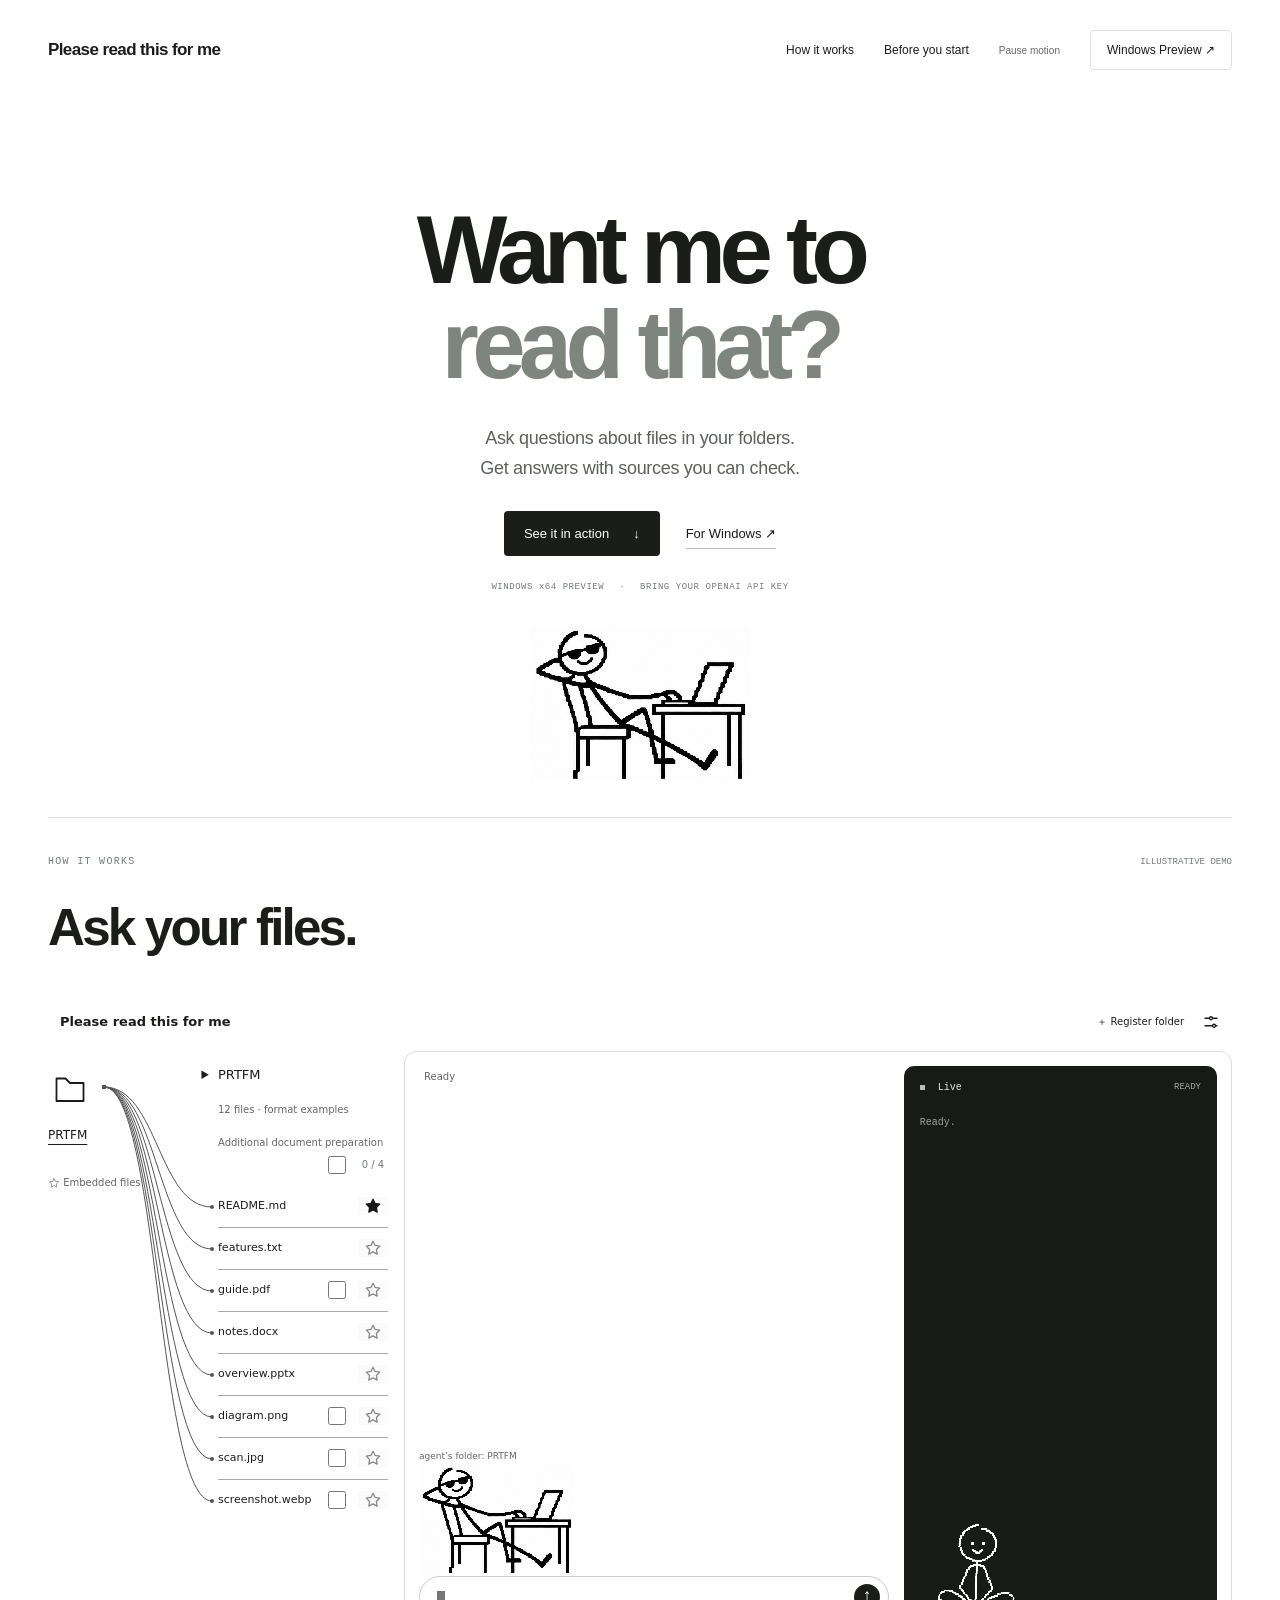
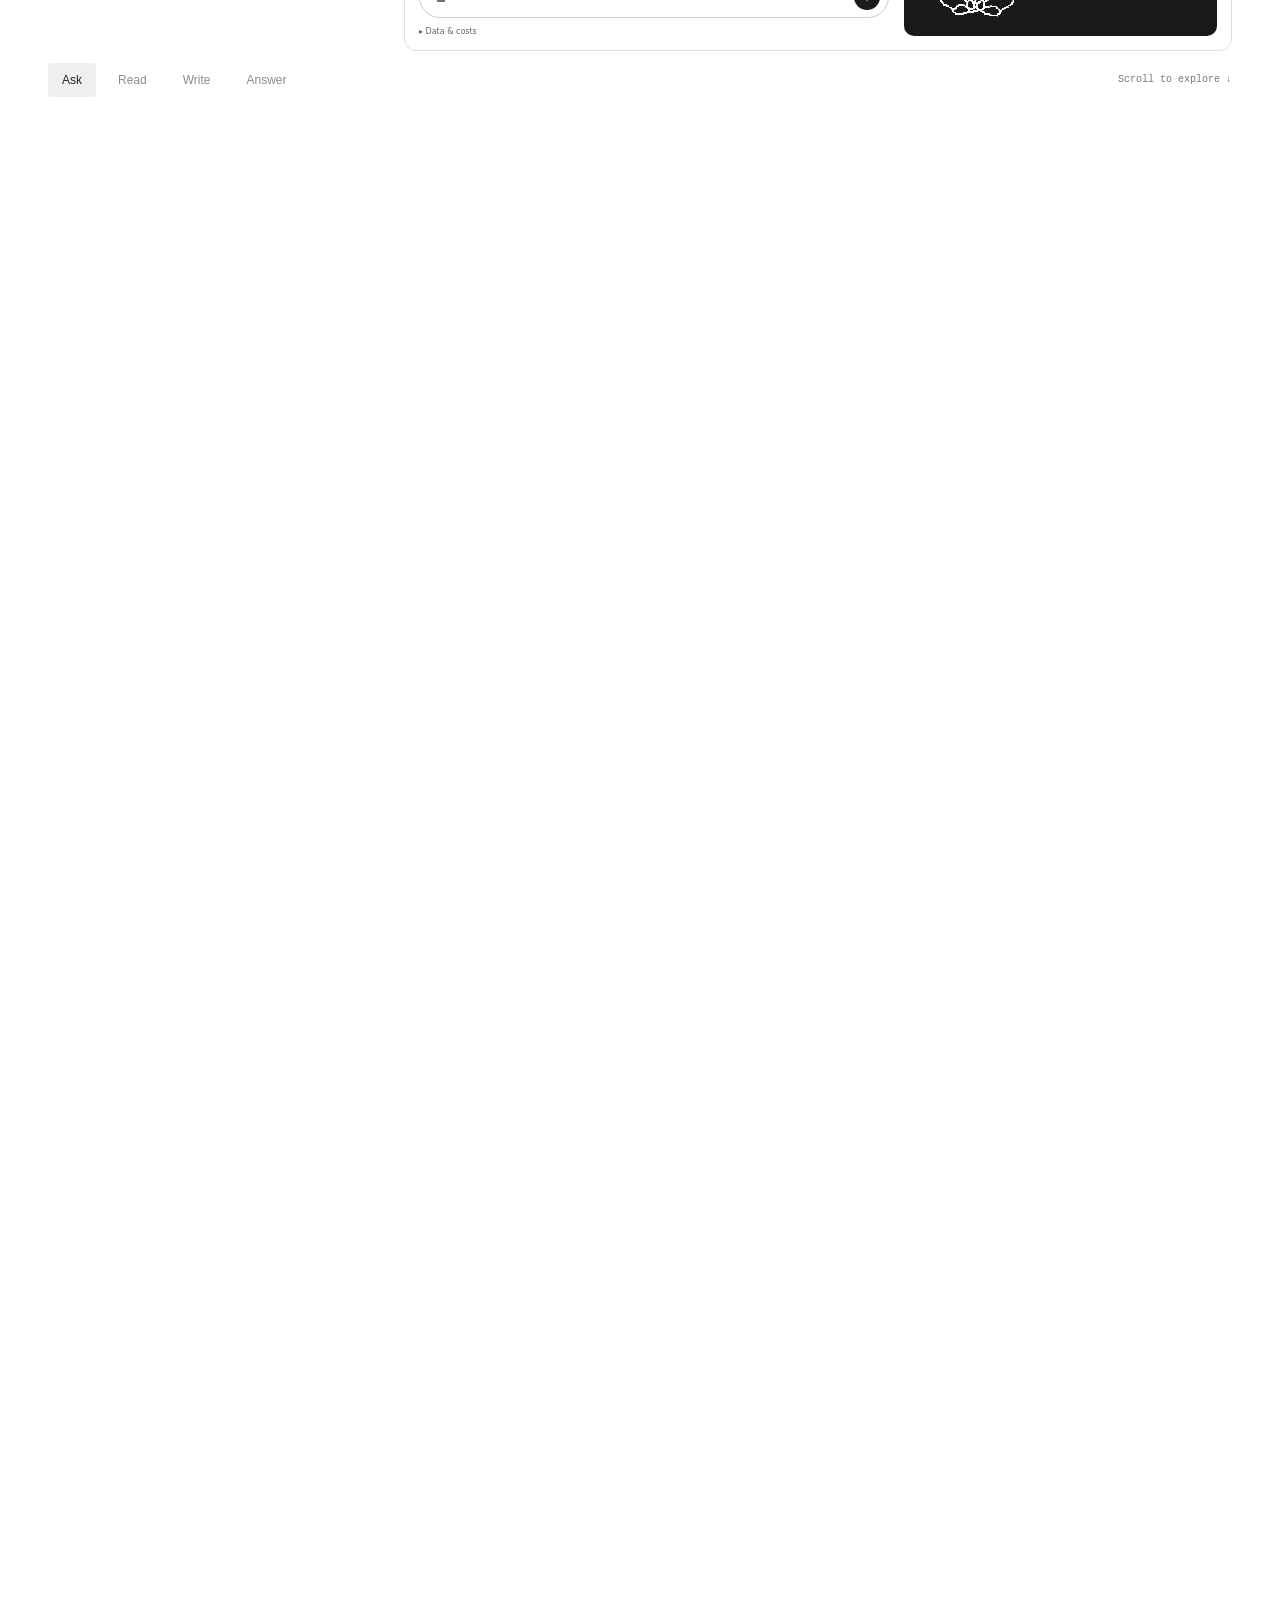
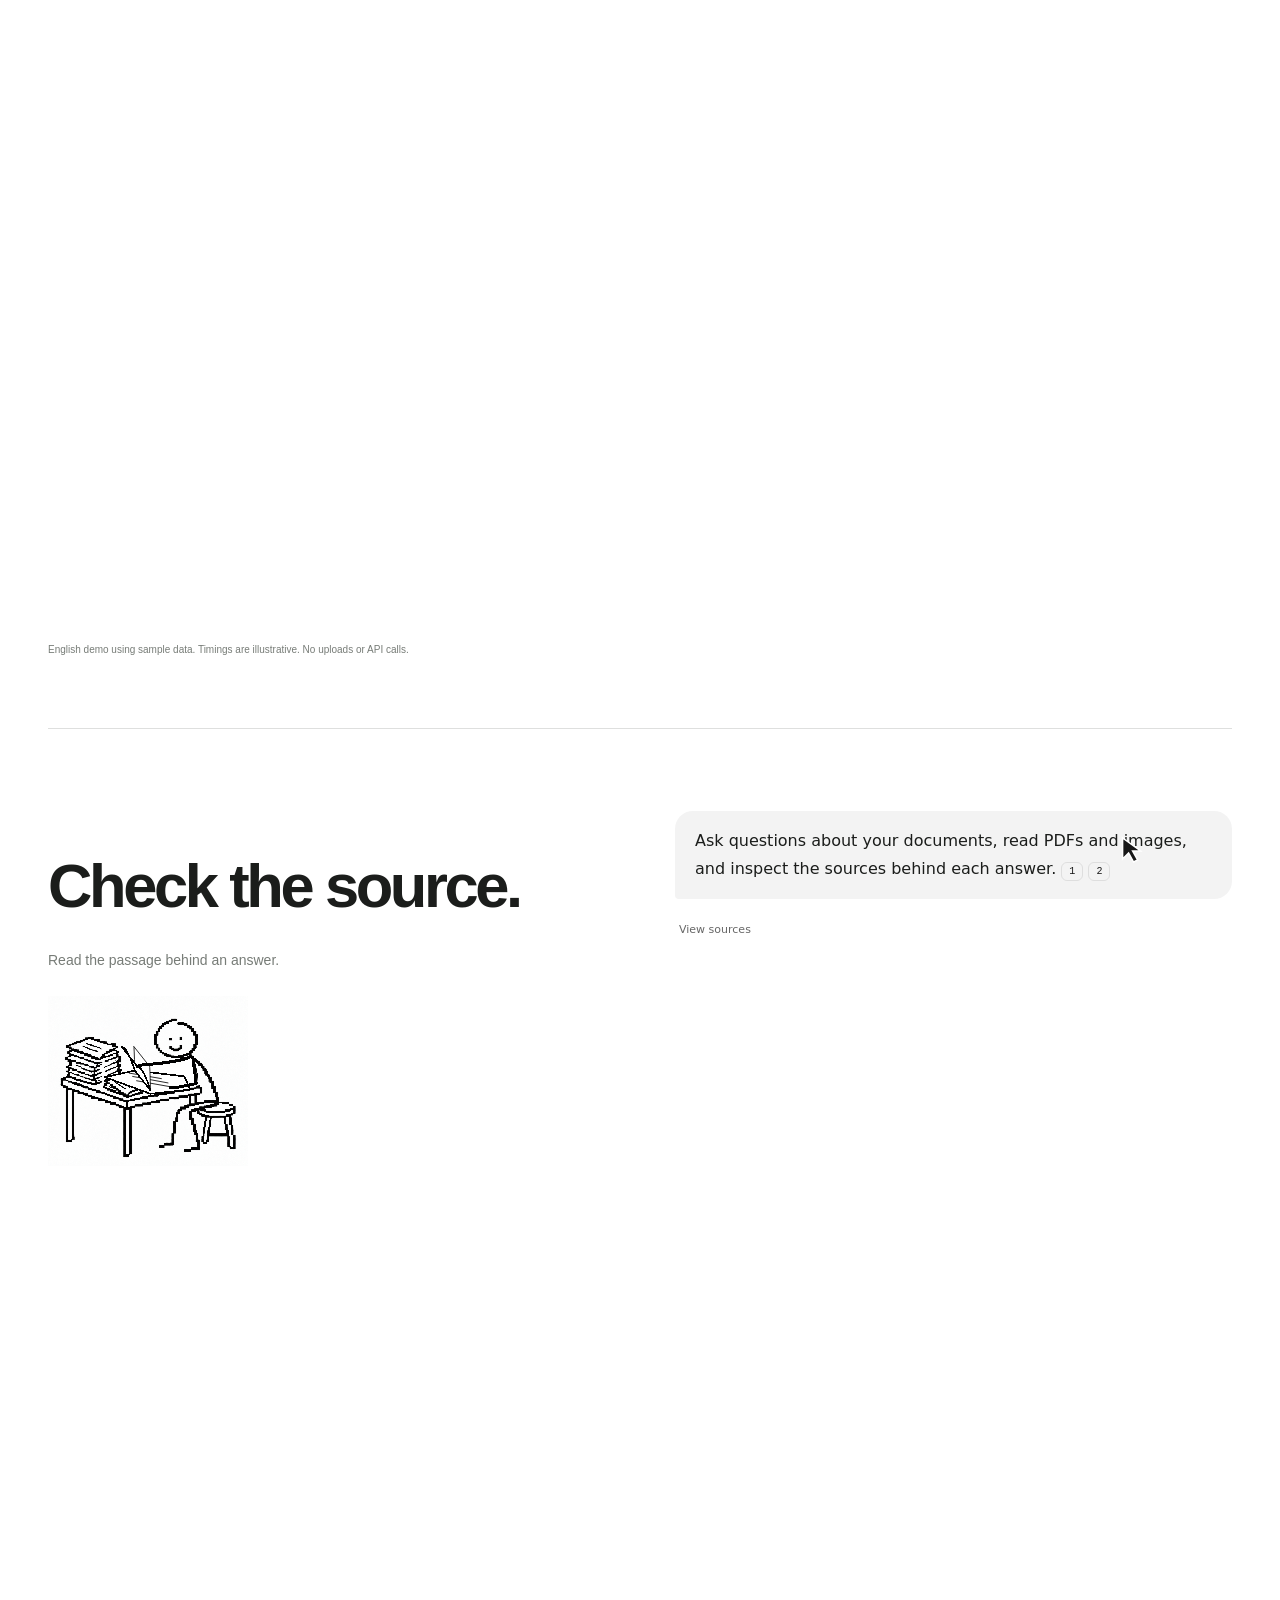
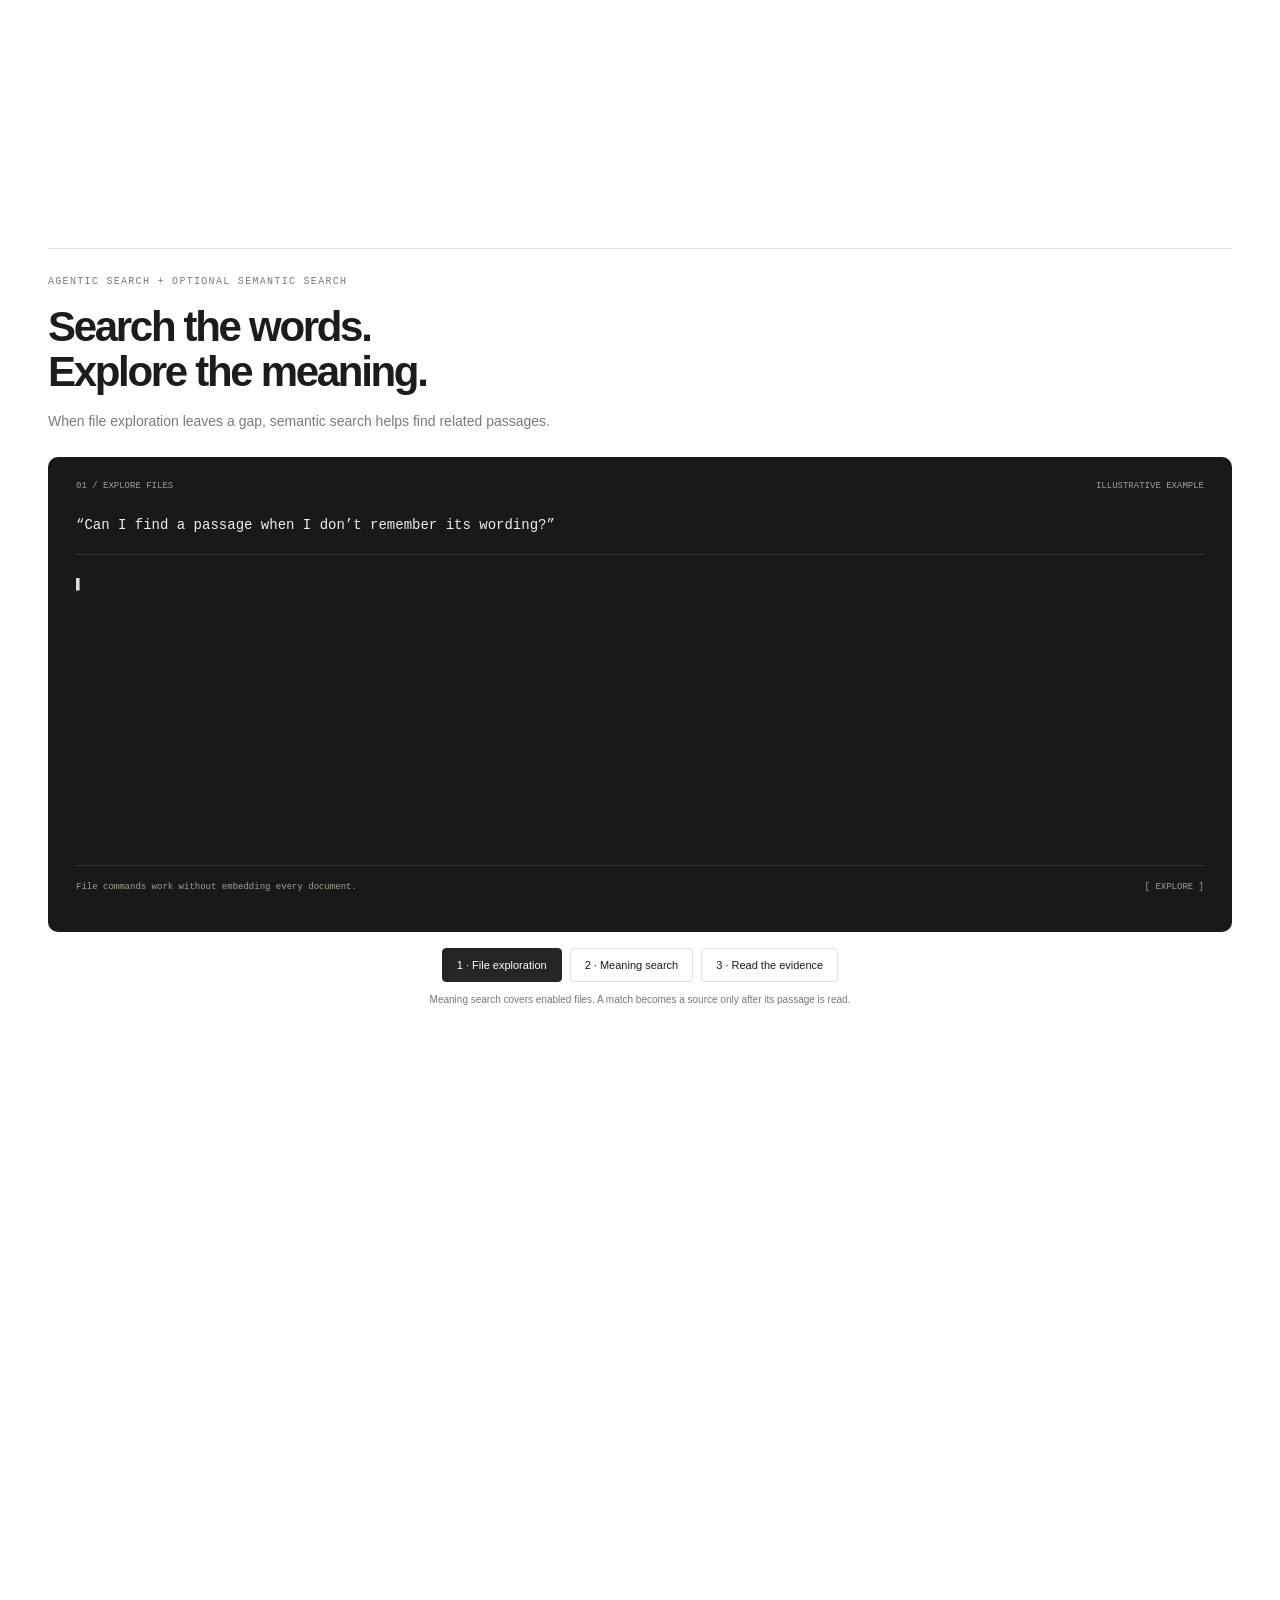
==== index.html @ 3caae681 "Prepare promotional site for launch" ====
<!doctype html>
<html lang="en">
<head>
<meta charset="utf-8"><meta name="viewport" content="width=device-width,initial-scale=1">
<title>Please read this for me — Want me to read that?</title>
<meta name="description" content="Ask questions about files in your folders. Get answers with sources you can check. Windows x64 Preview.">
<link rel="stylesheet" href="styles.css"><script type="module" src="main.js"></script>
</head>
<body>
<a class="skip" href="#main">Skip to content</a>
<header class="masthead"><a class="brand" href="#">Please read this for me</a><nav aria-label="Main navigation"><a href="#how">How it works</a><a href="#before">Before you start</a><button id="motion-toggle" class="motion-toggle" aria-pressed="false">Pause motion</button><a class="nav-download" href="#download">Windows Preview <span aria-hidden="true">↗</span></a></nav></header>
<main id="main">
<section class="hero" aria-labelledby="headline">

<h1 id="headline">Want me to<br><span>read that?</span></h1>
<p class="lead">Ask questions about files in your folders.<br>Get answers with sources you can check.</p>
<div class="hero-actions"><a class="button primary" href="#how">See it in action <span aria-hidden="true">↓</span></a><a class="text-link" href="#download">For Windows <span aria-hidden="true">↗</span></a></div>
<div class="hero-footnote">WINDOWS x64 PREVIEW <span>·</span> BRING YOUR OPENAI API KEY</div>
<div id="hero-user" class="hero-user" aria-hidden="true"></div></section>
<section id="how" class="story" aria-labelledby="story-title">
<div class="section-top"><p class="eyebrow">HOW IT WORKS</p><span class="demo-label">ILLUSTRATIVE DEMO</span></div>
<div class="story-heading"><h2 id="story-title">Ask your files.</h2></div>
<div class="scroll-track"><div class="demo-sticky">
<div class="app-preview-header"><span>Please read this for me</span><span class="app-preview-tools">＋ Register folder <svg class="ui-icon" viewBox="0 0 24 24" aria-hidden="true"><path d="M4 7h6m4 0h6M4 17h10m4 0h2"/><circle cx="12" cy="7" r="2"/><circle cx="16" cy="17" r="2"/></svg></span></div>
<div class="stage" data-step="0">
<aside class="app-folders"><div class="folder-rail"><svg class="ui-icon folder-icon" viewBox="0 0 24 24" aria-hidden="true"><path d="M3 7V5h6l3 3h9v12H3Z"/></svg><span class="folder-name">PRTFM</span><span class="embedded-label"><svg class="ui-icon" viewBox="0 0 24 24" aria-hidden="true"><path d="m12 3 2.78 5.63 6.22.91-4.5 4.39 1.06 6.2L12 17.2l-5.56 2.93 1.06-6.2L3 9.54l6.22-.91Z"/></svg> Embedded files</span></div><svg class="folder-branches" viewBox="0 0 60 190" preserveAspectRatio="none" aria-hidden="true"><path d="M0 12C30 12 20 76 60 76M0 12C30 12 20 126 60 126M0 12C30 12 20 176 60 176"/><circle cx="60" cy="76" r="2"/><circle cx="60" cy="126" r="2"/><circle cx="60" cy="176" r="2"/></svg><div class="folder-file-list"><details class="demo-folder-path"><summary class="desk-label">PRTFM</summary><p>C:\Documents\PRTFM</p></details><p class="folder-agent">12 files · format examples</p><div class="prepare-row"><span class="prepare-caption" title="PDFs and images may require AI processing and incur charges">Additional document preparation</span><label class="demo-prepare-total" title="Select all remaining documents"><input id="demo-prepare-all" type="checkbox" aria-label="Select all remaining documents"><span id="demo-prepare-count" role="status">0 / 4</span></label></div><div class="files"><span>README.md<span class="embedded"><svg class="ui-icon" viewBox="0 0 24 24" aria-hidden="true"><path d="m12 3 2.78 5.63 6.22.91-4.5 4.39 1.06 6.2L12 17.2l-5.56 2.93 1.06-6.2L3 9.54l6.22-.91Z"/></svg></span></span><span>features.txt<span class=""><svg class="ui-icon" viewBox="0 0 24 24" aria-hidden="true"><path d="m12 3 2.78 5.63 6.22.91-4.5 4.39 1.06 6.2L12 17.2l-5.56 2.93 1.06-6.2L3 9.54l6.22-.91Z"/></svg></span></span><span>guide.pdf<input class="demo-prepare-check" type="checkbox" aria-label="Select guide.pdf for document preparation"><span class=""><svg class="ui-icon" viewBox="0 0 24 24" aria-hidden="true"><path d="m12 3 2.78 5.63 6.22.91-4.5 4.39 1.06 6.2L12 17.2l-5.56 2.93 1.06-6.2L3 9.54l6.22-.91Z"/></svg></span></span><span>notes.docx<span class=""><svg class="ui-icon" viewBox="0 0 24 24" aria-hidden="true"><path d="m12 3 2.78 5.63 6.22.91-4.5 4.39 1.06 6.2L12 17.2l-5.56 2.93 1.06-6.2L3 9.54l6.22-.91Z"/></svg></span></span><span>overview.pptx<span class=""><svg class="ui-icon" viewBox="0 0 24 24" aria-hidden="true"><path d="m12 3 2.78 5.63 6.22.91-4.5 4.39 1.06 6.2L12 17.2l-5.56 2.93 1.06-6.2L3 9.54l6.22-.91Z"/></svg></span></span><span>diagram.png<input class="demo-prepare-check" type="checkbox" aria-label="Select diagram.png for document preparation"><span class=""><svg class="ui-icon" viewBox="0 0 24 24" aria-hidden="true"><path d="m12 3 2.78 5.63 6.22.91-4.5 4.39 1.06 6.2L12 17.2l-5.56 2.93 1.06-6.2L3 9.54l6.22-.91Z"/></svg></span></span><span>scan.jpg<input class="demo-prepare-check" type="checkbox" aria-label="Select scan.jpg for document preparation"><span class=""><svg class="ui-icon" viewBox="0 0 24 24" aria-hidden="true"><path d="m12 3 2.78 5.63 6.22.91-4.5 4.39 1.06 6.2L12 17.2l-5.56 2.93 1.06-6.2L3 9.54l6.22-.91Z"/></svg></span></span><span>screenshot.webp<input class="demo-prepare-check" type="checkbox" aria-label="Select screenshot.webp for document preparation"><span class=""><svg class="ui-icon" viewBox="0 0 24 24" aria-hidden="true"><path d="m12 3 2.78 5.63 6.22.91-4.5 4.39 1.06 6.2L12 17.2l-5.56 2.93 1.06-6.2L3 9.54l6.22-.91Z"/></svg></span></span><span>example.py<span class=""><svg class="ui-icon" viewBox="0 0 24 24" aria-hidden="true"><path d="m12 3 2.78 5.63 6.22.91-4.5 4.39 1.06 6.2L12 17.2l-5.56 2.93 1.06-6.2L3 9.54l6.22-.91Z"/></svg></span></span><span>app.ts<span class=""><svg class="ui-icon" viewBox="0 0 24 24" aria-hidden="true"><path d="m12 3 2.78 5.63 6.22.91-4.5 4.39 1.06 6.2L12 17.2l-5.56 2.93 1.06-6.2L3 9.54l6.22-.91Z"/></svg></span></span><span>settings.json<span class=""><svg class="ui-icon" viewBox="0 0 24 24" aria-hidden="true"><path d="m12 3 2.78 5.63 6.22.91-4.5 4.39 1.06 6.2L12 17.2l-5.56 2.93 1.06-6.2L3 9.54l6.22-.91Z"/></svg></span></span><span>config.yaml<span class=""><svg class="ui-icon" viewBox="0 0 24 24" aria-hidden="true"><path d="m12 3 2.78 5.63 6.22.91-4.5 4.39 1.06 6.2L12 17.2l-5.56 2.93 1.06-6.2L3 9.54l6.22-.91Z"/></svg></span></span></div></div></aside>
<div class="chat-shell"><div class="human-side">
<div class="conversation"><p id="chat-state" class="chat-state">Ready</p><div class="bubble" id="question" hidden>What can “Please read this for me” do for my files?</div>
<div id="demo-answer" class="demo-answer" hidden><p><strong>Ask questions about your own documents.</strong> Connect a folder, ask in plain language, and get answers with sources you can inspect. <button class="citation" id="citation" aria-expanded="false" aria-controls="demo-source" aria-label="Show source 1">1</button></p><p>Read text files directly. Prepare PDFs and images when needed, and enable semantic search for selected files. <button class="citation" id="citation-two" aria-expanded="false" aria-controls="demo-source" aria-label="Show source 2">2</button></p><p>App data is stored locally. Model calls use your OpenAI API key and may send document content to OpenAI; API charges are separate.</p></div><div id="answer-actions" hidden><button id="sources-toggle" class="answer-action" aria-expanded="false" aria-controls="demo-source">View sources</button><button id="process-toggle" class="answer-action">View steps</button></div>
<div id="demo-source" hidden><div class="source-chips"><button class="source-chip" data-source="1">1 · README.md</button><button class="source-chip" data-source="2">2 · features.txt</button></div><article class="evidence-card"><header class="source-heading"><div><span class="source-eyebrow">Saved evidence</span><h3 class="source-title">README.md</h3></div><button id="source-close" aria-label="Close source">×</button></header><p class="source-meta">Original text · lines 3–5</p><blockquote class="source-text">Connect a folder and ask questions about its documents.<br>Answers include sources you can inspect.<br>App data is stored locally; model calls may send content to OpenAI.</blockquote></article></div>
</div>
<div class="input-area"><p class="scope-label">agent’s folder: PRTFM</p><div class="input-row"><div id="user-art" class="user-art" aria-hidden="true"></div><div class="composer" aria-label="Demo question input"><span id="typed-question" aria-hidden="true"></span><span class="type-cursor" aria-hidden="true"></span><span class="send-icon" aria-hidden="true">↑</span></div></div><span class="input-notice">▸ Data &amp; costs</span></div>
</div>
<div class="terminal"><div class="terminal-head"><span><span class="terminal-dot"></span> Live</span><span id="terminal-status">READY</span></div>
<div class="terminal-content"><p id="step-caption">Ready.</p><ol class="logs"></ol></div><div id="bot-art" class="bot-art" aria-hidden="true"></div>
</div></div></div>
<div class="playback"><div class="steps" aria-label="Demo steps"><button data-step="0" aria-current="step">Ask</button><button data-step="1">Read</button><button data-step="2">Write</button><button data-step="3">Answer</button></div><span class="scroll-hint">Scroll to explore ↓</span></div>
</div></div>
<p class="demo-note">English demo using sample data. Timings are illustrative. No uploads or API calls.</p><p id="announcement" class="sr-only" aria-live="polite"></p>
<noscript><p>This demo uses JavaScript. Example: the app guide explains folder-based questions, document preparation and answers with sources. In the app, a source button lets you inspect the supporting text.</p></noscript>
</section>
<section class="evidence-track" aria-labelledby="evidence-title"><div class="evidence">
<div><h2 id="evidence-title">Check the source.</h2><p class="body-copy">Read the passage behind an answer.</p><div id="source-reader" class="source-reader" aria-hidden="true"></div></div>
<div class="source-example"><p class="source-answer">Ask questions about your documents, read PDFs and images, and inspect the sources behind each answer. <span class="citation">1</span> <span class="citation">2</span></p>
<button id="evidence-toggle" class="answer-action" aria-expanded="false" aria-controls="evidence-preview">View sources</button>
<div id="evidence-preview" hidden><div class="source-chips"><button class="source-chip" data-evidence="1" aria-expanded="false">1 · README.md</button><button class="source-chip" data-evidence="2" aria-expanded="false">2 · features.txt</button></div><article class="evidence-card" id="evidence-card" hidden><header class="source-heading"><div><span class="source-eyebrow">Saved evidence</span><h3 class="source-title">README.md</h3></div><button id="evidence-close" aria-label="Close source">×</button></header><p class="source-meta">Original text · lines 3–5</p><blockquote class="source-text"></blockquote></article></div>
<span id="source-click-ring" aria-hidden="true" hidden></span><svg id="source-pointer" width="22" height="28" viewBox="0 0 22 28" aria-hidden="true"><path d="M2 2v21l6-6 5 9 4-2-5-9h8Z" fill="#181818" stroke="white" stroke-width="1.5"/></svg>
</div></div></section>
<section id="search-methods" class="search-story" aria-labelledby="search-title"><div class="search-sticky">
<header class="search-story-heading"><p class="eyebrow">AGENTIC SEARCH + OPTIONAL SEMANTIC SEARCH</p><h2 id="search-title">Search the words.<br>Explore the meaning.</h2><p class="body-copy">When file exploration leaves a gap, semantic search helps find related passages.</p></header>
<div class="search-theatre" data-phase="0"><div class="search-scene-head"><span id="search-scene-label">01 / EXPLORE FILES</span><span>ILLUSTRATIVE EXAMPLE</span></div>
<p class="search-scene-question">“Can I find a passage when I don’t remember its wording?”</p>
<div class="search-visual">
<div class="search-console" id="search-console"><pre id="search-console-text"></pre><span class="console-caret" aria-hidden="true">▌</span></div>
<div class="vector-scene" id="vector-scene" hidden><svg id="vector-map" viewBox="0 0 800 260" role="img" aria-label="Conceptual embedding space: a fixed query compares document vectors and highlights nearby candidates"><defs><pattern id="vector-grid" width="25" height="25" patternUnits="userSpaceOnUse"><circle cx="1" cy="1" r=".6" fill="#555"/></pattern></defs><rect width="800" height="260" fill="url(#vector-grid)"/><circle id="vector-scan" cx="80" cy="185" r="0" fill="none" stroke="#b3b8ab" stroke-width="1" stroke-dasharray="3 7"/><g id="vector-links" stroke="#b3b8ab" stroke-width="1" stroke-dasharray="3 5"></g><g id="vector-points"></g><g id="vector-query"><rect x="-5" y="-5" width="10" height="10" fill="white"/><text x="14" y="4" fill="white">your question</text></g><text x="20" y="242" fill="#929792">Conceptual comparison · not measured coordinates or execution order</text></svg><div class="vector-result" id="vector-result">★ features.txt · related passage<br><span>“Locate related content through semantic similarity.”</span></div></div>
</div>
<div class="search-scene-footer"><span id="search-scene-note">File commands work without embedding every document.</span><span id="search-scene-state">[ EXPLORE ]</span></div></div>
<div class="search-controls" role="group" aria-label="Search story stages"><button data-search-phase="0" aria-pressed="true">1 · File exploration</button><button data-search-phase="1" aria-pressed="false">2 · Meaning search</button><button data-search-phase="2" aria-pressed="false">3 · Read the evidence</button></div>
<p class="search-story-caption">Meaning search covers enabled files. A match becomes a source only after its passage is read.</p>
</div></section>
<section class="workflow" aria-labelledby="workflow-title"><h2 id="workflow-title">Start with a folder.</h2><div class="workflow-list"><article><span>01</span><h3>Pick a folder.</h3><p>Choose which folder and subfolders to explore.</p></article><article><span>02</span><h3>Prepare what needs it.</h3><p>Read text directly. Review costs before PDF or image preparation.</p></article><article><span>03</span><h3>Choose semantic search.</h3><p>Embed selected files. Other files remain searchable through basic exploration.</p></article></div></section>
<section id="before" class="before" aria-labelledby="before-title"><h2 id="before-title">Before you start.</h2><div class="conditions"><details open><summary>Windows x64 Preview <span>+</span></summary><p>The desktop app is available for Windows x64 only. No macOS, iOS or Android app is currently provided.</p></details><details open><summary>Your OpenAI API key <span>+</span></summary><p>Bring your own OpenAI API key. API charges are separate. Never enter your key on this site.</p></details><details open><summary>Local storage. External model calls. <span>+</span></summary><p>App data stays in local storage. Model calls may send questions, chat context, document content and paths to OpenAI. Preparation and embedding show costs before execution.</p></details><details><summary>You manage the app data. <span>+</span></summary><p>Inspect and clean up storage in the app. Uninstalling does not delete app data.</p></details></div></section>
<section id="download" class="download"><h2>Windows Preview</h2><a class="button primary" href="https://github.com/pleasereadthisforme/pleasereadthisforme/releases/download/v0.1.23/Please.read.this.for.me.Preview_0.1.23_x64-setup.exe">Download for Windows <span aria-hidden="true">↓</span></a><span class="release-status">v0.1.23 · Windows x64 · Unsigned installer</span><a href="https://github.com/pleasereadthisforme/pleasereadthisforme/releases/tag/v0.1.23" class="text-link">Release notes &amp; checksums</a><a href="https://github.com/pleasereadthisforme/pleasereadthisforme" class="text-link">Project on GitHub <span aria-hidden="true">↗</span></a></section>
</main><footer id="site-footer" class="site-footer" aria-label="Site footer">
<div class="footer-main">
<div class="footer-identity"><a class="brand" href="#">Please read this for me.</a><div id="footer-mascot" class="footer-mascot" aria-hidden="true"></div></div>
<nav class="footer-links" aria-label="Product"><h2>Product</h2><a href="#how">Overview</a><a href="#download">Download</a></nav>
<nav class="footer-links" aria-label="Project"><h2>Project</h2><a href="https://github.com/pleasereadthisforme/pleasereadthisforme">GitHub <span aria-hidden="true">↗</span></a><a href="https://github.com/pleasereadthisforme/pleasereadthisforme/issues">Issues <span aria-hidden="true">↗</span></a></nav>
</div>
<div class="footer-bottom"><span>© 2026 ayaan</span><a href="licensing.html">AGPL-3.0-only</a><div class="footer-policies"><a href="privacy.html">Privacy</a><a href="terms.html">Terms</a></div><a class="footer-top" href="#">↑ Top</a></div>
</footer>
<script type="module" src="search-story.js"></script></body></html>
---- styles.css ----
:root{color-scheme:light;--ink:#1b1d1b;--muted:#777c77;--line:#dedfde;--paper:#f5f6f5}*{box-sizing:border-box}html{scroll-behavior:smooth;scroll-padding-top:28px}body{margin:0;background:#fff;color:var(--ink);font-family:Arial,Helvetica,sans-serif;-webkit-font-smoothing:antialiased}a{color:inherit;text-decoration:none}button{font:inherit;color:inherit;cursor:pointer}button:disabled{cursor:default}a,button,summary{-webkit-tap-highlight-color:transparent}a:focus-visible,button:focus-visible,summary:focus-visible{outline:2px solid #7d897d;outline-offset:5px}[hidden]{display:none!important}.skip{position:fixed;top:-100px;background:white;padding:16px;z-index:9}.skip:focus{top:0}.masthead,main,footer{max-width:1320px;margin:auto}.masthead{display:flex;align-items:center;justify-content:space-between;padding:30px 48px}.brand{font-size:17px;line-height:1.05;font-weight:750;letter-spacing:-.6px}.brand span{color:#888}nav{display:flex;align-items:center;gap:30px;font-size:12px}.nav-download{border:1px solid var(--line);padding:12px 16px;border-radius:4px}.hero{text-align:center;padding:90px 24px 100px}.eyebrow,.demo-label,.hero-footnote,.terminal,.side-note,.file-count,.scene-caption,.paper-top,.paper-lines,.paper-bottom,.workflow-list article>span,.release-status,footer>span{font-family:ui-monospace,Consolas,monospace}.eyebrow{font-size:10px;letter-spacing:.13em;font-weight:500;color:var(--muted);line-height:1.7}.tiny-square{display:inline-block;width:6px;height:6px;background:var(--ink);margin:0 8px 1px 0}h1{font-size:clamp(64px,7.5vw,108px);font-weight:550;letter-spacing:-.07em;line-height:.99;margin:32px 0}h1 span{color:#7e847e}.lead{font-size:18px;line-height:1.65;letter-spacing:-.3px;color:#5c615c}.hero-actions{display:flex;gap:26px;justify-content:center;align-items:center;margin-top:28px}.button{display:inline-flex;gap:24px;padding:15px 20px;border-radius:4px;font-size:13px}.primary{color:white;background:var(--ink)}.primary:hover{background:#404540}.text-link{font-size:13px;border-bottom:1px solid #bbb;padding:7px 0}.hero-footnote{font-size:9px;letter-spacing:.06em;color:var(--muted);margin-top:26px}.hero-footnote span{padding:0 9px}.story,.evidence,.workflow,.before,.download{margin:0 48px}.section-top{display:flex;align-items:center;justify-content:space-between;border-top:1px solid var(--line);padding-top:25px}.demo-label{font-size:9px;letter-spacing:.05em;color:var(--muted)}.story-heading{display:flex;align-items:end;justify-content:space-between;margin:25px 0 35px}h2{font-size:clamp(32px,4vw,52px);line-height:1.08;letter-spacing:-.055em;font-weight:550;margin:0}.story-heading>p{font-size:14px;line-height:1.7;color:var(--muted);margin:0}.stage{display:grid;grid-template-columns:1fr 1fr;border:1px solid var(--line);border-radius:9px;overflow:hidden;min-height:465px;background:#fff}.human-side{position:relative;padding:26px;min-width:0;min-height:465px}.desk-label{display:flex;align-items:center;gap:9px;font:12px ui-monospace,monospace}.square-outline{width:13px;height:10px;display:inline-block;border:1px solid var(--ink)}.file-count{margin-left:auto;color:var(--muted);font-size:10px}.files{display:flex;flex-wrap:wrap;gap:8px;margin-top:18px;max-width:360px}.files span{font:10px ui-monospace,monospace;padding:7px 9px;border:1px solid var(--line);background:#fafbfa}.bubble{position:relative;z-index:1;margin:30px 0 0 auto;max-width:260px;font-size:18px;line-height:1.5;letter-spacing:-.5px}.user-art{position:absolute;bottom:70px;left:26px;width:230px;height:170px}.character-art{display:block;width:100%;height:100%;image-rendering:pixelated}.composer{position:absolute;bottom:33px;left:26px;right:26px;display:flex;align-items:center;gap:12px;border:1px solid #ccc;border-radius:30px;padding:9px 10px 9px 15px;font-size:10px;color:#777}.send-icon{background:var(--ink);color:#fff;width:25px;height:25px;display:grid;place-items:center;border-radius:50%;font-size:17px;flex:none;margin-left:auto}.side-note{position:absolute;bottom:12px;left:26px;font-size:8px;letter-spacing:.12em;color:var(--muted)}.terminal{background:#191c19;color:#e1e5e1;position:relative;padding:24px;min-width:0;min-height:465px;font-size:11px}.terminal-head{display:flex;justify-content:space-between;border-bottom:1px solid #383d38;padding-bottom:18px;font-size:10px}.terminal-head>span:last-child{color:#a1ada1;font-size:9px}.terminal-dot{display:inline-block;width:5px;height:5px;background:#b2c0b2;margin-right:7px}.terminal-content{position:relative;z-index:1}.terminal-content>p{font-size:11px;color:#a9b1a9;margin:22px 0}.logs{list-style:none;padding:0;margin:24px 0;display:grid;gap:14px}.logs li{display:flex;align-items:center;gap:12px;color:#717971}.logs li.complete{color:#c7d1c7}.logs li.active{color:#fff}.log-mark{font-size:9px;min-width:49px;white-space:pre}.bot-art{position:absolute;right:22px;bottom:28px;width:145px;height:145px;filter:invert(1);mix-blend-mode:screen;pointer-events:none}.terminal .side-note{color:#7f897f}.demo-answer{padding:12px 0 135px;line-height:1.8}.demo-answer p{margin:0}.citation{font:10px ui-monospace,monospace;padding:3px 7px;border:1px solid #667066;background:none;color:#e1e5e1;border-radius:3px}.demo-source{padding:12px;border-left:1px solid #8a998a;margin:13px 0 0;background:#252b25}.demo-source>span{font-size:9px;color:#aebbae}.demo-source blockquote{margin:8px 0 0;font-size:10px}.playback{display:flex;justify-content:space-between;gap:15px;align-items:center;padding:20px 0}.steps{display:flex;gap:8px}.steps button{border:0;background:none;color:#898e89;padding:10px 14px;font-size:12px;border-radius:3px}.steps button span{font:9px ui-monospace,monospace;margin-right:8px}.steps button[aria-current=step]{background:#edf0ed;color:#202720}.play-button{border:1px solid #cdd1cd;background:white;font-size:11px;padding:11px 16px;border-radius:3px;min-width:112px}.play-button:hover{background:#f2f4f2}.demo-note{font-size:10px;color:var(--muted);margin:0 0 70px;line-height:1.7}.evidence{display:grid;grid-template-columns:1fr 1fr;gap:70px;padding:100px 0;border-top:1px solid var(--line);align-items:center}.evidence h2{font-size:clamp(40px,4.8vw,64px);margin-top:28px}.body-copy{font-size:14px;color:var(--muted);line-height:1.9;margin-top:28px}.paper{border:1px solid #ccc;background:#fff;box-shadow:8px 8px 0 #f2f3f2;transform:rotate(-2deg);padding:24px 0}.paper-top{padding:0 22px 24px;display:flex;justify-content:space-between;font-size:11px}.paper-top>span{font-size:8px;color:var(--muted)}.paper-lines p{font-size:11px;line-height:1.9;padding:7px 16px;margin:0;overflow-wrap:anywhere}.paper-lines p>span{color:#9a9e9a;margin-right:22px;font-size:9px}.highlight{background:#edf0ed}.paper-bottom{border-top:1px solid var(--line);margin:20px 22px 0;padding-top:18px;font-size:10px}.source-number{display:inline-grid;place-items:center;border:1px solid #abb2ab;width:19px;height:19px;border-radius:3px;margin-right:8px}.workflow{border-top:1px solid var(--line);padding:75px 0}.workflow h2{margin-top:24px}.workflow-list{display:grid;grid-template-columns:repeat(3,1fr);gap:40px;margin-top:50px}.workflow-list article{border-top:1px solid #adb4ad;padding-top:18px}.workflow-list article>span{font-size:10px;color:var(--muted)}h3{font-size:20px;letter-spacing:-.6px;font-weight:550}.workflow-list p{font-size:13px;line-height:1.85;color:#686e68}.before{display:grid;grid-template-columns:1fr 1.3fr;column-gap:70px;border-top:1px solid var(--line);padding:80px 0}.before>.eyebrow{grid-column:1/-1;margin-bottom:30px}.conditions details{border-top:1px solid var(--line);padding:20px 0}.conditions details:last-child{border-bottom:1px solid var(--line)}summary{list-style:none;cursor:pointer;font-size:14px;display:flex;gap:12px;justify-content:space-between;line-height:1.5}summary::-webkit-details-marker{display:none}summary>span{color:#7d847d}details[open] summary>span{transform:rotate(45deg)}details p{font-size:12px;color:#747a74;line-height:1.8;padding-right:25px;margin-bottom:0}.download{text-align:center;padding:95px 20px 110px;background:#f5f6f5;border:1px solid var(--line)}.download h2{margin:30px 0}.download>p{font-size:13px;color:#676d67}.release-status{display:block;font-size:10px;color:#777e77;margin:25px 0}.download .text-link{display:inline-block}footer{display:flex;justify-content:space-between;align-items:center;gap:25px;padding:40px 48px;font-size:11px}footer .brand{font-size:13px}footer>span{font-size:8px;color:#8a8f8a}.sr-only{position:absolute;width:1px;height:1px;overflow:hidden;clip-path:inset(50%);white-space:nowrap}@keyframes signal{to{opacity:.35}}@media(max-width:900px){.masthead{padding:24px}.story,.evidence,.workflow,.before,.download{margin-left:24px;margin-right:24px}.hero{padding:65px 24px 75px}h1{font-size:80px}.user-art{width:185px;height:140px;left:18px}.human-side,.terminal{padding:20px}.bubble{font-size:16px}.evidence{gap:35px}.before{column-gap:35px}.steps button{padding:9px}.bot-art{width:120px;height:120px}footer{padding:30px 24px}}@media(max-width:600px){.masthead{padding:20px}.brand{font-size:15px}nav{gap:15px}nav>a:not(.nav-download){display:none}.nav-download{font-size:10px;padding:10px}.hero{padding:60px 20px 65px}h1{font-size:clamp(53px,12vw,72px)}.lead{font-size:15px}.eyebrow{font-size:8px}.hero-footnote{font-size:8px}.hero-actions{gap:20px}.story,.evidence,.workflow,.before,.download{margin-left:20px;margin-right:20px}.story-heading{display:block}.story-heading>p{margin-top:20px;font-size:12px}.section-top{gap:12px}.demo-label{font-size:7px}.stage{grid-template-columns:1fr}.human-side{min-height:415px}.user-art{width:200px;height:150px;bottom:58px}.bubble{margin-top:22px;font-size:15px;max-width:215px}.files span{font-size:8px}.terminal{min-height:360px}.composer{left:18px;right:18px;font-size:9px}.terminal-content>p{margin:18px 0}.logs{margin:18px 0}.playback{align-items:stretch;flex-direction:column}.steps{justify-content:space-between;gap:0}.steps button{padding:9px 7px}.play-button{align-self:end}.demo-note{margin-bottom:50px}.evidence{grid-template-columns:1fr;padding:55px 0;gap:35px}.evidence h2{font-size:44px}.paper{transform:rotate(-1deg)}.paper-lines p{font-size:10px}.workflow{padding:50px 0}.workflow-list{grid-template-columns:1fr;gap:20px;margin-top:30px}.workflow-list h3{margin:14px 0}.before{grid-template-columns:1fr;padding:50px 0}.before h2{margin-bottom:25px}.download{padding:60px 20px}.download h2{font-size:33px}footer{flex-wrap:wrap;padding:30px 20px}footer>span{order:3;width:100%}}@media(prefers-reduced-motion:reduce){html{scroll-behavior:auto}.logs li.active .log-mark{animation:none}}
/* Motion study: restrained scroll-driven movement, no scroll capture. */
.hero{padding-bottom:15px}.walkway{max-width:660px;margin:35px auto 0;height:180px;border-bottom:1px solid var(--line);overflow:hidden}.walkway canvas{display:block;width:100%;height:100%;object-fit:contain;image-rendering:pixelated}.motion-toggle{border:0;background:transparent;font-size:10px;color:#666;padding:10px 0}.motion-toggle:hover{text-decoration:underline}.bubble{font-family:ui-monospace,Consolas,monospace;font-size:17px;min-height:78px}.type-cursor{display:none;width:8px;height:1em;background:currentColor;margin-left:3px;vertical-align:-2px}.is-typing .type-cursor{display:inline-block}.composer{color:#757575}.evidence{--source-progress:1}.evidence .highlight{background:linear-gradient(to right,#e9ece9 calc(var(--source-progress)*100%),transparent 0)}#pointing-bot{display:block;width:210px;height:152px;image-rendering:pixelated;margin:12px 0 -22px 35px}.paper{will-change:transform}.before>.conditions{grid-column:2;grid-row:1}.play-button:disabled{opacity:.5}.motion-paused .log-mark{animation:none!important}.story-heading{margin-top:20px}.hero-footnote{font-size:9px}.download{padding:60px 20px}.download h2{margin:0 0 25px}.terminal-content>p{margin:16px 0}.demo-label{letter-spacing:0}.hero h1{margin-top:12px}.logs{margin-top:18px}
@media(max-width:900px){nav{gap:16px}.bubble{font-size:14px}}@media(max-width:600px){.walkway{height:120px;margin-top:24px}.hero{padding-bottom:10px}nav{gap:12px}.motion-toggle{font-size:9px}.nav-download{padding:9px}.bubble{font-size:14px;min-height:90px;margin-top:20px;max-width:250px}.human-side{min-height:440px}#pointing-bot{width:165px;height:120px;margin-left:15px}.before>.conditions{grid-column:1;grid-row:auto}.evidence{gap:18px}.paper{will-change:auto}}
@media(prefers-reduced-motion:reduce){.type-cursor{display:none!important}.paper{will-change:auto}}

.skip:not(:focus){clip-path:inset(50%);width:1px;height:1px;overflow:hidden;padding:0;white-space:nowrap}
/* Product-aligned scroll demo. */
.masthead .brand{white-space:nowrap}.hero-user{width:220px;height:155px;margin:35px auto 20px}.hero-user svg{width:100%;height:100%;image-rendering:pixelated}.scroll-track{height:850vh;position:relative}.demo-sticky{position:sticky;top:16px;background:#fff;padding:8px 0 0}.app-preview-header{display:flex;align-items:center;justify-content:space-between;padding:14px 12px 20px;font:600 13px system-ui,sans-serif}.app-preview-tools{font-size:10px;font-weight:400}.app-preview-tools>span{margin-left:20px}.stage{display:grid;grid-template-columns:180px minmax(0,1fr);min-height:0;height:min(600px,calc(100vh - 150px));border:0;overflow:visible;font-family:system-ui,sans-serif;gap:16px}.app-folders{padding:22px 8px}.app-folders .desk-label{font-size:12px}.folder-agent{font-size:9px;color:#666}.app-folders .files{display:grid;gap:0;margin-top:30px}.app-folders .files>span{display:flex;justify-content:space-between;gap:8px;border:0;border-bottom:1px solid #aaa;background:none;padding:14px 0;font:10px system-ui,sans-serif}.files>span>span{padding:0;border:0;font-size:14px;color:#777}.chat-shell{display:grid;grid-template-columns:minmax(0,3fr) minmax(0,2fr);border:1px solid #dedede;border-radius:12px;padding:14px;gap:15px;min-width:0;min-height:0}.human-side{padding:0;min-height:0;display:flex;flex-direction:column;overflow:hidden}.conversation{min-height:0;overflow:auto;flex:1;padding:5px;scrollbar-width:thin}.chat-state{font-size:10px;color:#666;margin:0 0 16px}.stage .bubble{min-height:0;max-width:90%;width:fit-content;margin:0 0 15px auto;background:#252525;color:white;padding:12px 16px;border-radius:18px 18px 4px 18px;font:13px/1.65 system-ui,sans-serif;letter-spacing:0}.stage .demo-answer{background:#f3f3f3;color:#181818;border-radius:18px 18px 18px 4px;padding:14px 16px;font:13px/1.75 system-ui,sans-serif}.demo-answer p+p{margin-top:12px}.stage .citation{color:#181818;background:#f3f3f3;border:1px solid #dedede;border-radius:6px;min-width:23px;min-height:23px}.stage .demo-source{background:#f8f8f8;border:1px solid #dedede;border-radius:8px;padding:12px;color:#181818;font:11px/1.6 system-ui,sans-serif}.demo-source header{display:flex;justify-content:space-between;align-items:center;gap:8px}.demo-source header button{background:none;border:0;color:#666}.demo-source small{display:block;color:#666;margin:8px 0}.demo-source blockquote{font:11px/1.7 ui-monospace,monospace}.answer-action{background:none;border:0;font:9px system-ui,sans-serif;color:#666;padding:10px 6px}.input-area{margin-top:auto;padding-top:12px}.scope-label{font-size:9px;color:#666;margin:0 0 3px}.input-row{display:flex;align-items:end;gap:6px}.stage .user-art{position:static;width:105px;height:78px;flex:none}.stage .composer{position:static;flex:1;min-width:0;min-height:42px;border-radius:25px;align-self:end;margin-bottom:4px;font:11px/1.5 ui-monospace,monospace;padding:7px 8px 7px 12px;gap:2px}.stage .composer #typed-question{overflow-wrap:anywhere}.stage .send-icon{width:26px;height:26px;align-self:end}.input-notice{display:block;color:#666;font-size:8px;margin-top:5px}.stage .terminal{min-height:0;padding:16px;border-radius:10px;overflow:auto;scrollbar-width:thin}.terminal-content{padding-bottom:140px}.stage .terminal-head{border:0;padding-bottom:8px}.stage .terminal-content>p{font-size:10px;color:#9ea79e}.stage .logs{gap:8px;margin-top:16px}.stage .logs li{display:block;border-bottom:1px solid #333b33;padding-bottom:8px}.log-toggle{display:flex;gap:8px;align-items:center;width:100%;background:none;border:0;color:inherit;font:10px/1.5 ui-monospace,monospace;padding:5px 0;text-align:left}.log-duration{margin-left:auto;font-size:9px}.log-detail{white-space:pre-wrap;color:#aab5aa;background:#222822;padding:10px;font:9px/1.7 ui-monospace,monospace}.stage .bot-art{width:145px;height:145px;bottom:10px;left:12px;right:auto}.scroll-hint{font:10px ui-monospace,monospace;color:#777}.playback{padding:12px 0}.source-reader{width:200px;height:180px;margin:18px 0 0}.source-reader svg{width:100%;height:100%;image-rendering:pixelated}.evidence .paper{transform:none;will-change:auto}.before>.conditions{grid-row:1}
@media(max-width:1000px){.stage{grid-template-columns:130px minmax(0,1fr);gap:8px}.chat-shell{gap:10px;padding:10px}.stage .user-art{width:80px;height:60px}.app-folders .files>span{font-size:8px}.log-toggle{font-size:8px;gap:4px}.log-mark{font-size:8px;min-width:38px}}
@media(max-width:700px){.masthead{flex-wrap:wrap;gap:14px}.masthead .brand{font-size:15px}nav{margin-left:auto}.hero-user{width:170px;height:120px}.scroll-track{height:850vh}.demo-sticky{top:4px}.app-preview-header{padding:8px 0 12px;font-size:10px}.app-preview-tools{font-size:8px}.stage{display:block;height:min(620px,calc(100dvh - 115px))}.app-folders{display:none}.chat-shell{height:100%;display:flex;flex-direction:column;padding:10px}.human-side{flex:1}.stage .terminal{flex:none;max-height:100px;min-height:70px;overflow:auto;padding:10px 90px 10px 10px}.terminal-content{padding-bottom:0}.stage .terminal-head{padding:0}.stage .terminal-content>p{margin:5px 0}.stage .logs{margin:7px 0 0;gap:2px}.log-toggle{font-size:9px}.stage .bot-art{position:absolute;left:auto;right:0;bottom:0;width:90px;height:90px}.stage .user-art{width:95px;height:70px}.stage .bubble{font-size:11px;padding:10px 13px}.stage .demo-answer{font-size:12px;padding:12px}.stage .demo-source{font-size:10px;padding:9px}.scope-label{font-size:8px}.steps button{padding:7px 9px;font-size:10px}.playback{flex-direction:row;align-items:center;gap:6px}.scroll-hint{font-size:8px}.source-reader{width:165px;height:145px}.app-preview-tools>span{margin-left:6px}.before>.conditions{grid-row:auto}.stage .composer{font-size:10px}.demo-note{margin-top:15px}}
@media(max-height:550px){.demo-sticky{position:relative;top:0}.scroll-track{height:auto}.stage{height:550px}.scroll-hint{display:none}}
@media(max-width:700px){.chat-shell{display:grid;grid-template-rows:minmax(0,1fr) auto auto}.human-side{display:contents}.conversation{grid-row:1;min-height:0;overflow:auto}.input-area{grid-row:3;margin:0;padding-top:0}.stage .terminal{grid-row:2;position:relative;margin-right:90px;padding:9px;max-height:none;height:88px;overflow:visible}.stage .terminal-content{max-height:58px;overflow:auto}.stage .bot-art{right:-90px;bottom:0;filter:none;mix-blend-mode:normal}.stage .terminal-head{font-size:8px}.stage .log-toggle{font-size:8px}.stage .log-duration{font-size:7px}.stage .log-mark{font-size:7px;min-width:32px}.stage .terminal-content>p{font-size:8px}.stage .logs{margin-top:4px}.stage .logs li{padding-bottom:2px}}

/* Actual app icon paths and folder-to-file branches. */
.ui-icon{width:18px;height:18px;fill:none;stroke:currentColor;stroke-width:1.7;stroke-linecap:round;stroke-linejoin:round;flex:none;vertical-align:middle}
.app-preview-tools{display:flex;align-items:center;gap:18px}.stage{grid-template-columns:250px minmax(0,1fr)}
.app-folders{display:grid;grid-template-columns:78px minmax(0,1fr);gap:26px;position:relative;padding:22px 0}
.folder-rail{display:flex;align-items:flex-start;flex-direction:column;gap:9px;z-index:1}.folder-icon{width:32px;height:32px;stroke-width:1.5}.folder-name{font-size:10px;text-decoration:underline;overflow-wrap:anywhere}.folder-rail .folder-agent{font-size:8px}.embedded-label{font-size:8px;color:#666;margin-top:24px;white-space:nowrap}.embedded-label svg{width:12px;height:12px;color:#888}
.folder-branches{position:absolute;left:38px;top:28px;width:66px;height:190px;fill:none;stroke:#555;stroke-width:.8}.folder-branches circle{fill:#555;stroke:none}
.folder-file-list{min-width:0}.app-folders .files{margin-top:11px}.app-folders .files>span{height:50px;align-items:center;font-size:9px;white-space:nowrap}.files .ui-icon{width:15px;height:15px;color:#888}.files .embedded .ui-icon{fill:#181818;color:#181818}
.stage .terminal{background:#171a17}.log-toggle{display:grid;grid-template-columns:8px 16px minmax(0,1fr) 42px 30px;gap:5px;font-size:9px}.step-number,.step-arrow{color:#a6aca6}.step-kind{overflow-wrap:anywhere}.log-mark{min-width:0;justify-self:end;font-size:8px}.log-duration{margin:0;text-align:right;font-size:8px}
.pixel-spinner{position:relative;width:15px;height:15px;justify-self:end}
.pixel-spinner i{position:absolute;width:3px;height:3px;background:#d1c398;opacity:.18;animation:terminal-pixel-turn .8s steps(1,end) infinite}
.pixel-spinner i:nth-child(1){left:6px;top:0;animation-delay:0s}.pixel-spinner i:nth-child(2){left:10px;top:2px;animation-delay:.1s}.pixel-spinner i:nth-child(3){left:12px;top:6px;animation-delay:.2s}.pixel-spinner i:nth-child(4){left:10px;top:10px;animation-delay:.3s}.pixel-spinner i:nth-child(5){left:6px;top:12px;animation-delay:.4s}.pixel-spinner i:nth-child(6){left:2px;top:10px;animation-delay:.5s}.pixel-spinner i:nth-child(7){left:0;top:6px;animation-delay:.6s}.pixel-spinner i:nth-child(8){left:2px;top:2px;animation-delay:.7s}
@keyframes terminal-pixel-turn{0%,12%{opacity:1}25%{opacity:.6}50%,100%{opacity:.18}}
.motion-paused .pixel-spinner i{animation-play-state:paused}
@media(max-width:1000px){.stage{grid-template-columns:205px minmax(0,1fr)}.app-folders{grid-template-columns:60px minmax(0,1fr);gap:20px}.folder-branches{width:42px}.app-folders .files>span{font-size:8px}.log-toggle{grid-template-columns:6px 12px minmax(0,1fr) 34px 25px;font-size:8px;gap:3px}}
@media(max-width:700px){.stage{display:block}.app-folders{display:none}.stage .log-mark{min-width:0}.stage .pixel-spinner{width:15px;height:15px}}
@media(prefers-reduced-motion:reduce){.pixel-spinner i{animation:none}.pixel-spinner i:first-child{opacity:1}}

/* Source inspection follows the app's source-chip / saved-evidence layout. */
.source-chips{display:flex;flex-wrap:wrap;gap:6px;margin:12px 0}
.source-chip{max-width:100%;overflow:hidden;text-overflow:ellipsis;white-space:nowrap;border:1px solid #dedede;border-radius:8px;padding:7px 10px;background:#fff;font:12px system-ui,sans-serif;color:#666}
.source-chip[aria-expanded=true],.source-chip[aria-current=true]{border-color:#181818;color:#181818;background:#f3f3f3}
.evidence-card{margin:12px 0 20px;padding:18px;border:1px solid #dedede;border-radius:12px;background:#fff}
.source-heading{display:flex;justify-content:space-between;gap:16px;align-items:flex-start}.source-heading button{flex:none;width:30px;height:30px;padding:0;font-size:22px;border:0;background:none;border-radius:6px;color:#666}
.source-eyebrow{font:11px system-ui,sans-serif;color:#666}.source-title{font:600 14px/1.5 system-ui,sans-serif;margin:5px 0;overflow-wrap:anywhere;letter-spacing:0}
.source-meta{font:11px/1.7 system-ui,sans-serif;white-space:pre-line;color:#666;margin:8px 0 14px}
.source-text{padding:14px;margin:0;border-left:2px solid #dedede;background:#f3f3f3;border-radius:0 6px 6px 0;font:13px/1.85 system-ui,sans-serif;white-space:pre-wrap;overflow-wrap:anywhere;max-height:300px;overflow:auto}
.source-answer{background:#f3f3f3;border-radius:18px 18px 18px 4px;padding:16px 20px;font:16px/1.75 system-ui,sans-serif}.source-example .citation{color:#181818;border-color:#dedede;background:none;border-radius:6px;min-width:23px;min-height:23px}
#demo-source .source-text{font-size:11px}#demo-source .source-chip{font-size:10px;padding:5px 7px}#demo-source .evidence-card{padding:12px}
/* Reserve a separate gutter for connector paths: never draw over either text column. */
.app-folders{grid-template-columns:72px 46px minmax(0,1fr);gap:0;align-items:start}
.folder-rail{grid-column:1;min-width:0}.folder-file-list{grid-column:3}.folder-branches{position:static;grid-column:2;grid-row:1;margin-top:8px;width:100%;height:190px;overflow:hidden}
.embedded-label{white-space:normal;max-width:70px}.app-folders .files>span{white-space:normal;overflow-wrap:anywhere;gap:4px}.app-folders .files>span>span{flex:none}
.app-folders .desk-label{font:10px system-ui,sans-serif;overflow-wrap:anywhere}.folder-file-list>.folder-agent{height:25px;margin:8px 0 0;font-size:8px}.app-folders .files{margin-top:0}
.demo-offscreen .pixel-spinner i{animation-play-state:paused}
@media(max-width:1000px){.app-folders{grid-template-columns:60px 30px minmax(0,1fr)}.folder-branches{width:100%}}
@media(max-width:700px){.app-folders{display:none}.source-example{min-width:0}}
@media(max-width:700px){.chat-shell{grid-template-columns:minmax(0,1fr)}.conversation,.input-area,.stage .terminal{grid-column:1}}

/* Product folder geometry: independent rail and document column, not a compressed gutter illustration. */
.stage{grid-template-columns:340px minmax(0,1fr)}
.app-folders{grid-template-columns:100px 70px minmax(0,1fr);padding:8px 0 24px;align-content:start}
.folder-rail{padding-top:8px}.folder-icon{width:44px;height:36px;stroke-width:1.2;margin:4px 0 10px}.folder-name{font:12px/1.5 system-ui,sans-serif;text-underline-offset:5px}.embedded-label{max-width:100px;white-space:nowrap;font-size:10px;margin-top:24px}
.folder-file-list{padding-top:8px}.app-folders .desk-label{font:12px system-ui,sans-serif}.folder-file-list>.folder-agent{height:auto;margin:22px 0;font-size:10px}.prepare-row{display:flex;justify-content:space-between;gap:8px;font:10px system-ui,sans-serif;color:#666;padding:8px 0 16px}.app-folders .files>span{min-height:50px;height:auto;padding:14px 0;font:11px/1.5 system-ui,sans-serif;flex-wrap:wrap}.app-folders .files>span>span{margin-left:auto}.files .ui-icon{width:18px;height:18px}.folder-branches{position:absolute;inset:0;width:100%;height:100%;margin:0;pointer-events:none;stroke:#555;stroke-width:1;overflow:visible}
.stage .log-toggle{grid-template-columns:8px 18px minmax(40px,.7fr) minmax(0,1.5fr) 6ch 5ch;gap:6px;font:10px/1.6 ui-monospace,monospace;padding:10px 0;color:#a1a69e}.stage .logs{gap:0}.stage .logs li{border:0;padding:0}.log-mark{font-size:9px}.stage .log-detail{margin:0 0 12px 26px;border-left:1px solid #373c35;padding:8px 0 8px 12px;background:none;color:#cccfc5;font:10px/1.85 ui-monospace,monospace;max-height:190px;overflow:auto}.terminal-content{max-height:calc(100% - 145px);overflow:auto;padding-bottom:0;scrollbar-width:thin}.stage .log-toggle[aria-expanded=true] .step-arrow{transform:rotate(90deg)}
@media(max-width:1100px){.stage{grid-template-columns:290px minmax(0,1fr)}.app-folders{grid-template-columns:80px 65px minmax(0,1fr)}.stage .log-toggle{grid-template-columns:7px 15px minmax(0,1fr) 6ch 4ch;font-size:9px}.log-toggle .step-caption{display:none}}
@media(max-width:850px){.stage{grid-template-columns:250px minmax(0,1fr)}.app-folders{grid-template-columns:70px 60px minmax(0,1fr)}.embedded-label{white-space:normal;max-width:70px}.stage .user-art{width:70px;height:55px}}
@media(max-width:700px){.stage{display:block}.app-folders{display:none}.stage .user-art{width:95px;height:70px}.stage .terminal-content{max-height:58px}.stage .log-toggle{font-size:8px;padding:5px 0;gap:3px}.stage .log-detail{font-size:8px}}
.folder-branches{grid-column:auto;grid-row:auto}

/* Marketing framing: larger relaxed user above a full-width composer. */
.stage .input-row{flex-direction:column;align-items:stretch;gap:0}.stage .user-art{width:155px;height:112px;align-self:flex-start}.stage .composer{flex:none;width:100%;align-self:stretch}.stage .bot-art{width:120px;height:120px}.stage .terminal-content{max-height:calc(100% - 125px)}
.app-folders .files{max-height:330px;overflow:auto;scrollbar-width:thin}.app-folders .files>span{min-height:42px;padding:10px 0}
.evidence-track{height:480vh;position:relative;margin:0 48px}.evidence-track .evidence{position:sticky;margin:0;min-height:540px;padding:48px 0;box-sizing:border-box}.source-example{position:relative;min-height:375px}.source-example>.answer-action{font-size:11px;padding:8px 4px}.source-example .source-answer{margin-top:0}#source-pointer{position:absolute;pointer-events:none;z-index:2;transform-origin:top left}#source-pointer.pressed{transform:scale(.82)}.source-example .source-chip{cursor:pointer}
@media(max-width:900px){.evidence-track{margin:0 24px}}
@media(max-width:700px){.stage .user-art{width:135px;height:98px}.stage .bot-art{width:105px;height:105px;right:-105px}.stage .terminal{margin-right:105px}.stage .terminal-content{max-height:58px}.evidence-track{margin:0 20px;height:520vh}.evidence-track .evidence{grid-template-columns:1fr;gap:16px;padding:24px 0;min-height:0}.evidence-track h2{font-size:34px}.evidence-track .body-copy{margin-top:12px}.evidence-track .source-reader{display:none}.source-example{min-height:400px}.source-example .source-answer{font-size:13px}.source-example .source-text{font-size:12px}}
@media(prefers-reduced-motion:reduce){#source-pointer{display:none}}

/* Match the dark native terminal scrollbar rather than inheriting the light page. */
.stage .terminal,.stage .terminal-content,.stage .log-detail{color-scheme:dark;scrollbar-color:#909090 #292c29;scrollbar-width:thin}
.stage .terminal::-webkit-scrollbar,.stage .terminal-content::-webkit-scrollbar,.stage .log-detail::-webkit-scrollbar{width:8px;height:8px}
.stage .terminal::-webkit-scrollbar-track,.stage .terminal-content::-webkit-scrollbar-track,.stage .log-detail::-webkit-scrollbar-track{background:#292c29}
.stage .terminal::-webkit-scrollbar-thumb,.stage .terminal-content::-webkit-scrollbar-thumb,.stage .log-detail::-webkit-scrollbar-thumb{background:#909090;border-radius:4px}
.stage .terminal::-webkit-scrollbar-button,.stage .terminal-content::-webkit-scrollbar-button,.stage .log-detail::-webkit-scrollbar-button{display:none}
#source-click-ring{position:absolute;left:0;top:0;width:28px;height:28px;margin:-14px;border:1.5px solid #555;border-radius:50%;pointer-events:none;z-index:1;transform-origin:center}
.source-example .demo-pressed{background:#e9e9e9;box-shadow:inset 0 0 0 1px #888}
@media(prefers-reduced-motion:reduce){#source-click-ring{display:none}}

/* Complementary search: a paper-like diagram, with optional candidate discovery. */
.search-methods{margin:0 48px;padding:80px 0;border-top:1px solid var(--line)}.search-intro{margin-bottom:36px}.search-intro h2{margin-top:18px}.search-intro .body-copy{margin-top:20px}.search-example{border:1px solid var(--line);border-radius:12px;padding:28px;background:#fff}.search-example-head{display:flex;justify-content:space-between;gap:20px;font:9px ui-monospace,monospace;color:#777;letter-spacing:.04em}.search-question{width:fit-content;margin:26px auto 32px;padding:14px 20px;border-radius:18px 18px 4px 18px;background:#252525;color:white;font-size:16px;line-height:1.6}.search-lanes{display:grid;grid-template-columns:1fr 1fr;gap:32px}.search-lane{border-top:2px solid #ddd;padding:22px 18px;min-width:0}.lane-index{font:10px ui-monospace,monospace;color:#666}.search-lane h3,.search-read h3{font-size:22px;letter-spacing:-.5px;margin:15px 0 12px}.search-lane p,.search-read p{font-size:13px;color:#666;line-height:1.8}.search-lane small{font-size:10px;color:#777;line-height:1.7}.search-files{margin:24px 0 16px;display:grid;gap:0}.search-files>span{display:flex;justify-content:space-between;border-bottom:1px dotted #ccc;padding:10px 0;font:12px ui-monospace,monospace}.meaning-match{margin:24px 0 16px;border:1px dashed #aaa;padding:16px}.meaning-match>span{font:11px ui-monospace,monospace}.meaning-match blockquote{margin:14px 0;font:14px/1.8 system-ui,sans-serif}.search-join{display:grid;grid-template-columns:1fr 1fr;text-align:center;color:#888;font:22px ui-monospace,monospace;margin:0 0 20px}.search-read{border:1px solid #ddd;border-radius:8px;padding:20px;text-align:center}.search-read code{font:11px/1.8 ui-monospace,monospace;color:#666;overflow-wrap:anywhere}.search-controls{display:flex;justify-content:center;gap:8px;flex-wrap:wrap;margin:24px 0 12px}.search-controls button{background:white;border:1px solid #ddd;border-radius:4px;padding:10px 14px;font-size:11px}.search-controls button[aria-pressed=true]{background:#252525;color:white;border-color:#252525}.search-explanation{font-size:12px;line-height:1.8;text-align:center;color:#666;min-height:44px;margin:12px auto 0;max-width:650px}.search-example[data-search-phase="0"] .file-lane,.search-example[data-search-phase="1"] .meaning-lane{border-top-color:#252525;background:#f7f7f7}.search-example[data-search-phase="2"] .search-read{border-color:#252525;background:#f3f3f3}.search-benefits{display:grid;grid-template-columns:repeat(3,1fr);gap:32px;margin-top:32px}.search-benefits p{margin:0;border-top:1px solid #ddd;padding-top:18px}.search-benefits strong{display:block;font-size:14px;font-weight:500}.search-benefits span{display:block;font-size:12px;color:#666;line-height:1.8;margin-top:10px}
@media(max-width:900px){.search-methods{margin:0 24px}.search-lanes{gap:16px}.search-lane{padding:18px 10px}}
@media(max-width:600px){.search-methods{margin:0 20px;padding:50px 0}.search-example{padding:18px 14px}.search-example-head{font-size:8px}.search-example-head>span:last-child{display:none}.search-question{font-size:13px;padding:12px 14px}.search-lanes{grid-template-columns:1fr;gap:18px}.search-join{display:none}.search-read{margin-top:16px}.search-benefits{grid-template-columns:1fr;gap:22px}.search-controls button{padding:10px;font-size:10px}.search-lane h3,.search-read h3{font-size:20px}}

/* Scroll story: terminal → conceptual vector candidates → source reading. */
.search-story{height:880vh;margin:0 48px;border-top:1px solid var(--line)}.search-sticky{position:sticky;padding:24px 0}.search-story-heading h2{font-size:42px}.search-story-heading .eyebrow{margin:0 0 14px}.search-story-heading .body-copy{margin:14px 0 22px}.search-theatre{background:#171a17;color:#dce2d7;border-radius:10px;padding:22px 28px;font:12px/1.7 ui-monospace,Consolas,monospace}.search-scene-head,.search-scene-footer{display:flex;justify-content:space-between;gap:18px;font-size:9px;color:#9ca394}.search-scene-question{color:#eee;font-size:14px;margin:20px 0;padding-bottom:16px;border-bottom:1px solid #363a34}.search-visual{height:290px;position:relative}.search-console{height:100%;overflow:auto;scrollbar-width:thin;scrollbar-color:#888 #292c29}.search-console pre{font:12px/1.8 ui-monospace,monospace;white-space:pre-wrap;margin:0;display:inline}.console-caret{color:#ddd}.search-scene-footer{border-top:1px solid #363a34;padding-top:14px;min-height:45px}.search-scene-footer>span:last-child{white-space:nowrap}.vector-scene{height:100%}#vector-map{display:block;width:100%;height:220px}#vector-map text{font:11px ui-monospace,monospace}.vector-result{font-size:11px;line-height:1.8;padding:0 10px}.vector-result span{color:#aab1a3}.search-story .search-controls{margin:16px 0 10px}.search-story-caption{font-size:10px;color:#777;text-align:center;margin:0;line-height:1.6}
@media(max-width:900px){.search-story{margin:0 24px}.search-story-heading h2{font-size:34px}}
@media(max-width:600px){.search-story{margin:0 20px;height:900vh}.search-sticky{padding:12px 0}.search-story-heading h2{font-size:28px}.search-story-heading .eyebrow{font-size:8px;margin-bottom:8px}.search-story-heading .body-copy{font-size:12px;margin:10px 0 14px}.search-theatre{padding:15px}.search-scene-head>span:last-child{display:none}.search-scene-question{font-size:11px;margin:12px 0;padding-bottom:10px}.search-visual{height:260px}.search-console pre{font-size:10px}.search-scene-footer{font-size:8px}.search-scene-footer>span:first-child{max-width:68%}#vector-map{height:175px}.vector-result{font-size:10px;padding:0}.search-story .search-controls{gap:4px}.search-story .search-controls button{font-size:9px;padding:8px}.search-story-caption{font-size:9px}}
@media(max-height:650px){.search-story-heading h2{font-size:26px}.search-story-heading .body-copy{margin:6px 0 10px}.search-sticky{padding:8px 0}.search-visual{height:210px}#vector-map{height:145px}.search-theatre{padding:12px}.search-scene-question{margin:8px 0;padding-bottom:8px}}

/* Footer: small navigation groups and the existing resting mascot. */
.site-footer{display:block;padding:72px 48px 28px;font-size:12px}
.footer-main{display:grid;grid-template-columns:minmax(0,1fr) 150px 150px;gap:48px;padding-bottom:36px}
.site-footer .brand{font-size:20px;line-height:1.4;letter-spacing:-.6px}
.footer-links{display:flex;flex-direction:column;align-items:flex-start;gap:16px}
.footer-links h2{font:11px ui-monospace,Consolas,monospace;color:var(--muted);letter-spacing:.05em;margin:4px 0 10px}
.site-footer a:hover{text-decoration:underline;text-underline-offset:4px}
.footer-mascot{width:112px;height:112px;margin:20px 0 0 4px;color:var(--ink)}
.footer-mascot svg{display:block;width:100%;height:100%;overflow:visible}
.footer-mascot #footer-seated-body{transform-origin:500px 880px;animation:footer-sway 5.2s ease-in-out infinite;animation-play-state:paused}
.footer-mascot.is-visible #footer-seated-body{animation-play-state:running}
.motion-paused .footer-mascot #footer-seated-body{animation-play-state:paused}
.footer-bottom{display:flex;align-items:center;gap:28px;border-top:1px solid var(--line);padding-top:24px;color:var(--muted);font-size:11px}
.footer-bottom>span,.footer-bottom>a:nth-child(2){font-family:ui-monospace,Consolas,monospace}
.footer-policies{display:flex;gap:20px;margin-left:auto}.footer-top{margin-left:12px}
@keyframes footer-sway{0%,100%{transform:rotate(-4deg)}50%{transform:rotate(4deg)}}
@media(max-width:600px){.site-footer{padding:48px 20px 24px}.footer-main{grid-template-columns:1fr 1fr;gap:28px}.footer-identity{grid-column:1/-1;display:flex;align-items:center;justify-content:space-between;gap:16px}.site-footer .brand{font-size:17px;max-width:200px}.footer-mascot{flex:none;width:86px;height:86px;margin:0}.footer-bottom{flex-wrap:wrap;gap:18px}.footer-policies{margin-left:0}.footer-top{margin-left:auto}}
@media(prefers-reduced-motion:reduce){.footer-mascot #footer-seated-body{animation:none}}


/* Match the app's folder-path disclosure and document selection controls. */
.demo-folder-path{margin:0;min-width:0}
.app-folders .demo-folder-path>summary{display:list-item;list-style:disclosure-closed;font-size:13px;font-weight:500;cursor:pointer}
.app-folders .demo-folder-path[open]>summary{list-style:disclosure-open}
.demo-folder-path>p{font:11px/1.65 ui-monospace,monospace;overflow-wrap:anywhere;background:var(--paper);padding:10px;margin:10px 0}

.prepare-row{display:block;padding:0;margin:12px 0;min-height:36px;font-size:10px;padding-right:var(--file-scrollbar,0px)}
.prepare-caption{display:block;margin-bottom:8px}
.demo-prepare-total{display:grid;grid-template-columns:18px 30px;gap:12px;align-items:center;justify-content:end;white-space:nowrap}
.demo-prepare-total input,.app-folders .files .demo-prepare-check{appearance:auto;width:18px;height:18px;accent-color:var(--ink);padding:0;margin:0}
#demo-prepare-count{font-size:10px;color:var(--muted);text-align:center}
.app-folders .files>span{display:grid;grid-template-columns:minmax(0,1fr) 18px 30px;column-gap:12px;align-items:center}
.app-folders .files>span>.demo-prepare-check{grid-column:2;grid-row:1;margin:0}
.app-folders .files>span>span{grid-column:3;grid-row:1;margin:0;display:flex;justify-content:center}

.download .text-link{margin:8px 12px}.download .button{max-width:100%;box-sizing:border-box}
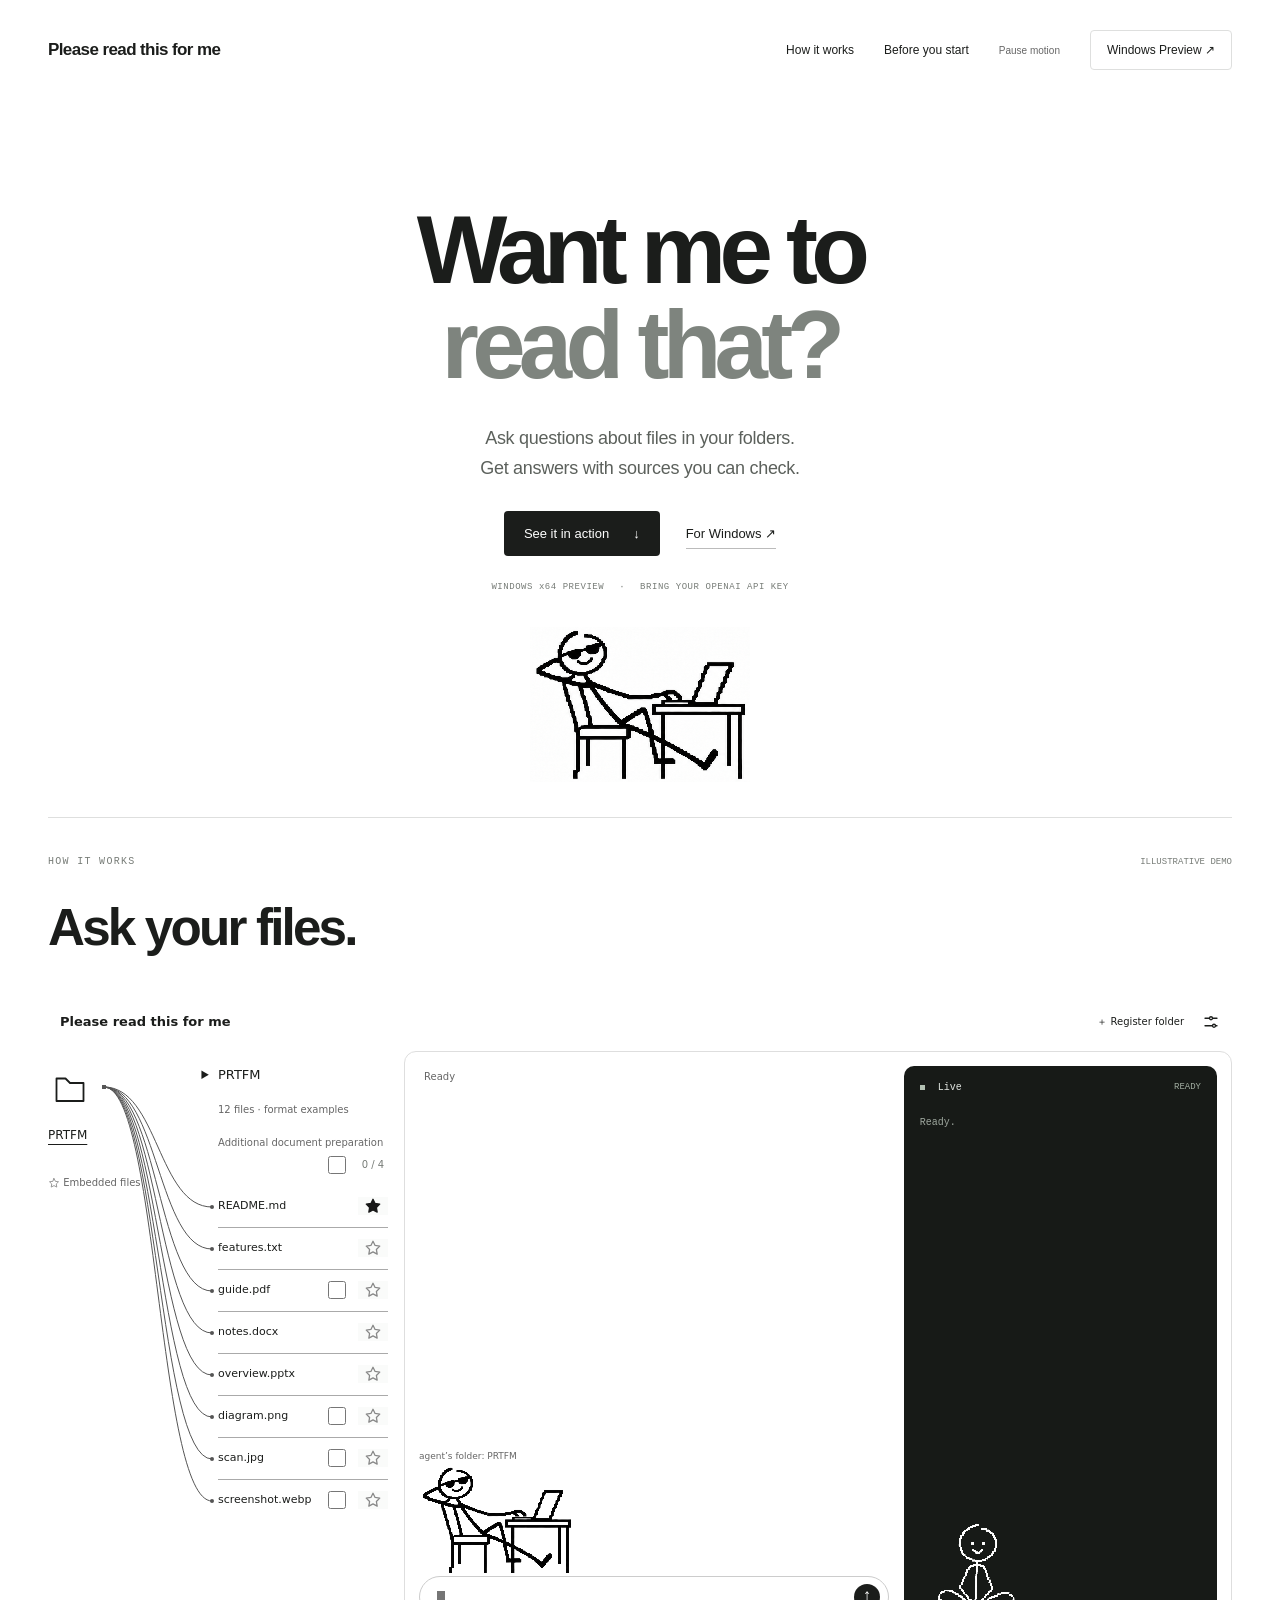
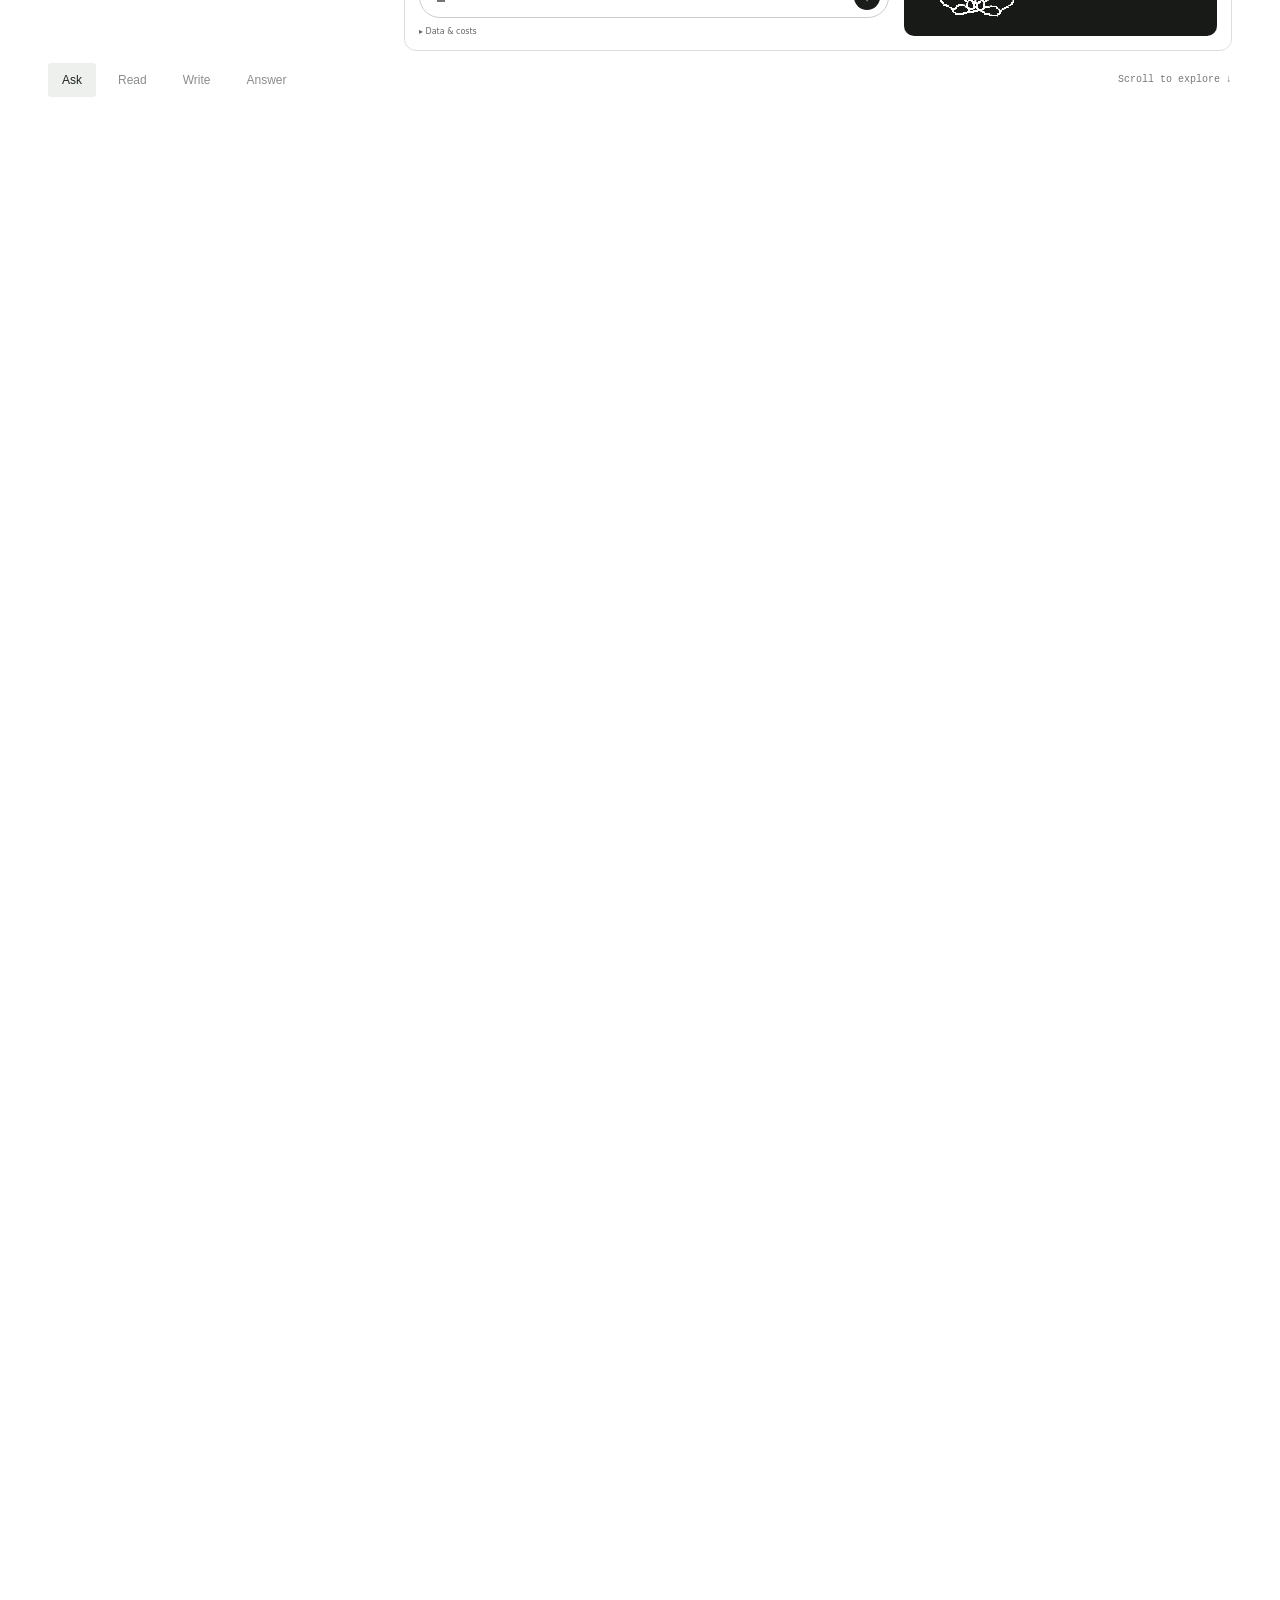
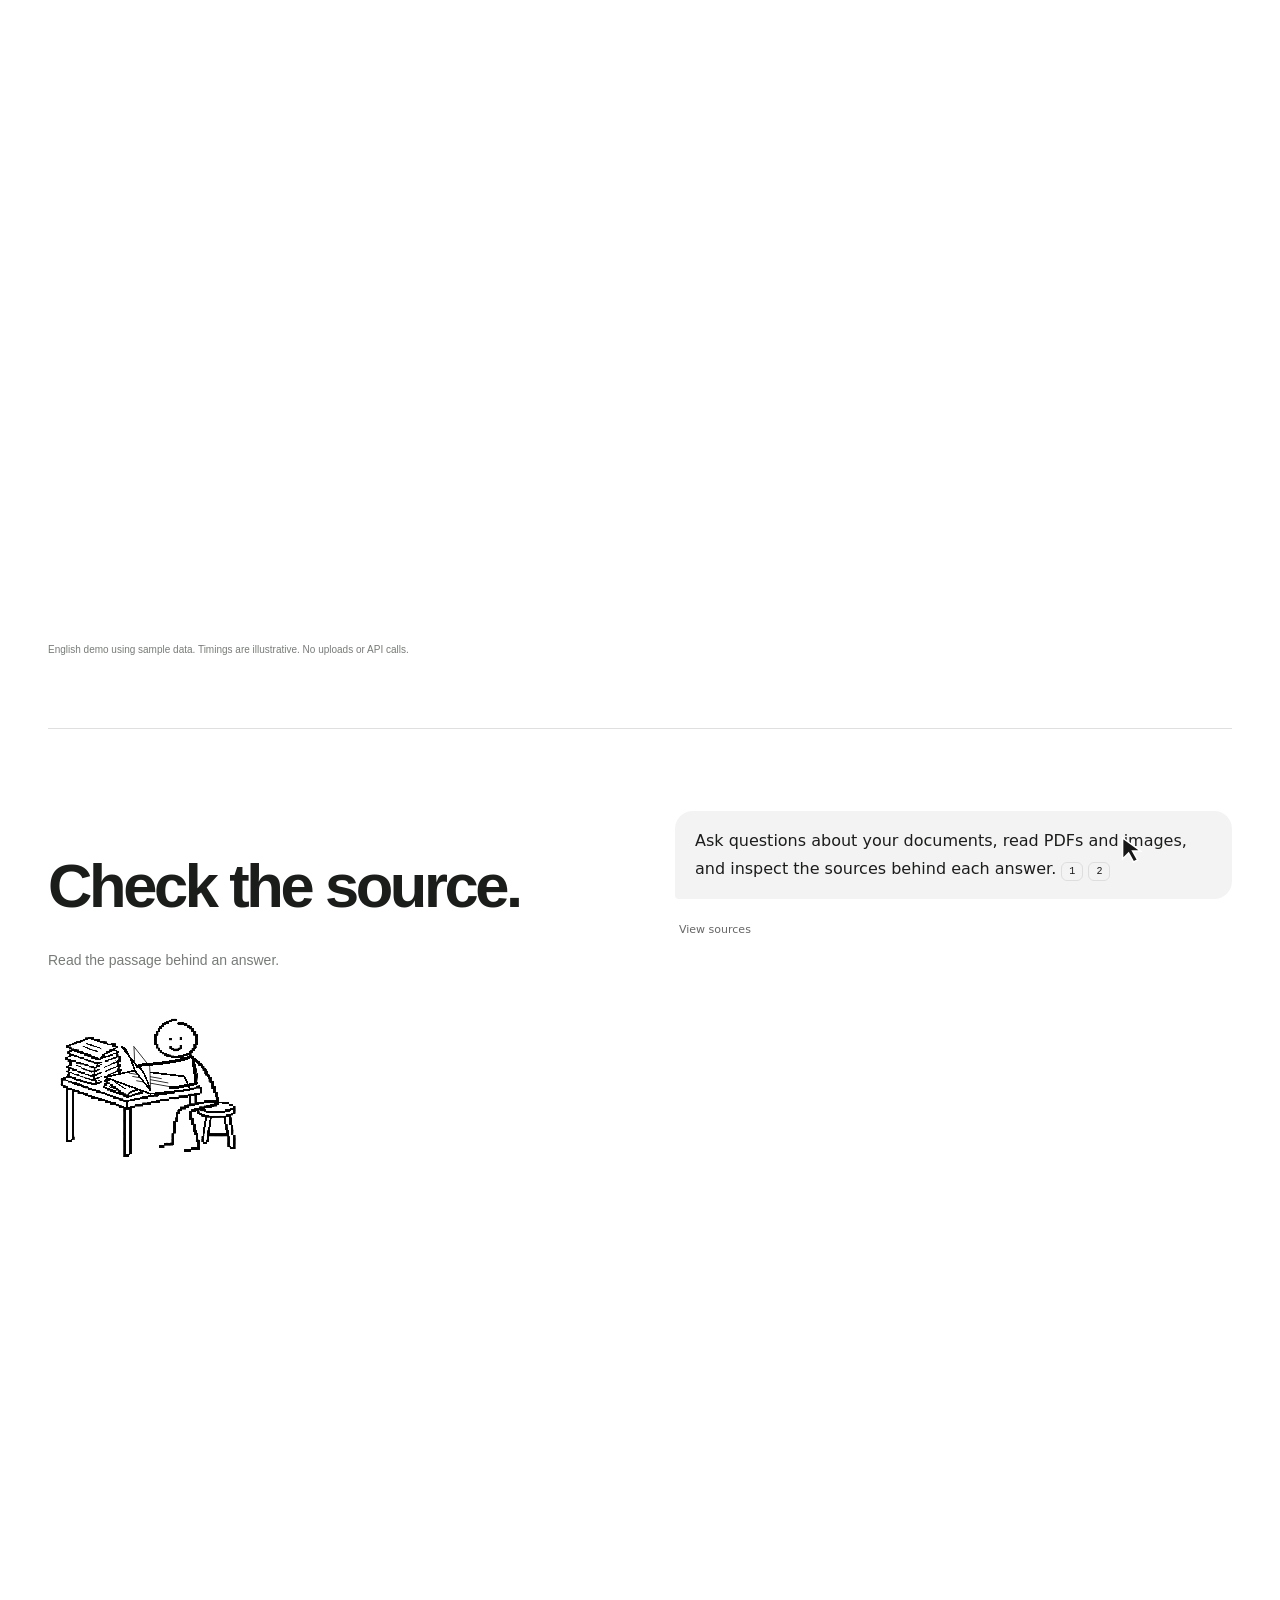
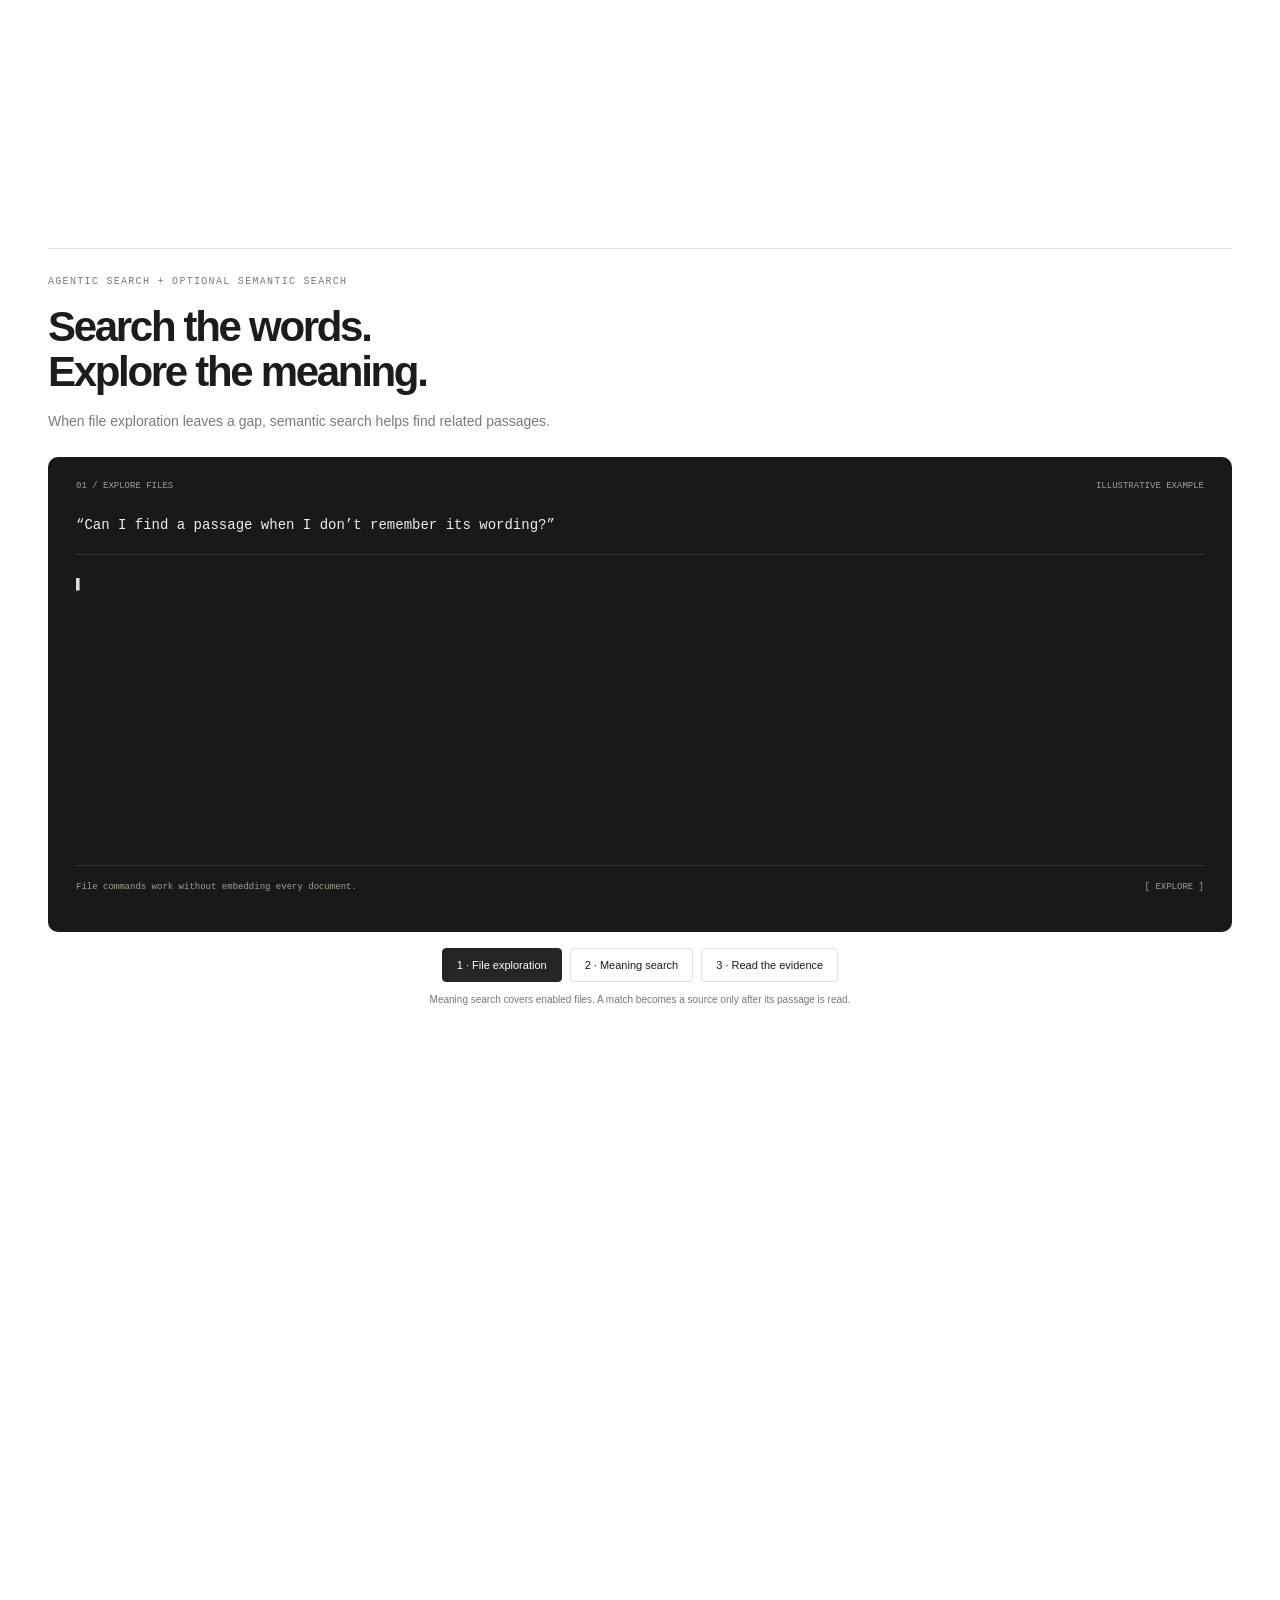
==== commit 6b713748: "Fix mascots and update download to v0.1.24" ====
--- a/index.html
+++ b/index.html
@@ -60,7 +60,7 @@
 </div></section>
 <section class="workflow" aria-labelledby="workflow-title"><h2 id="workflow-title">Start with a folder.</h2><div class="workflow-list"><article><span>01</span><h3>Pick a folder.</h3><p>Choose which folder and subfolders to explore.</p></article><article><span>02</span><h3>Prepare what needs it.</h3><p>Read text directly. Review costs before PDF or image preparation.</p></article><article><span>03</span><h3>Choose semantic search.</h3><p>Embed selected files. Other files remain searchable through basic exploration.</p></article></div></section>
 <section id="before" class="before" aria-labelledby="before-title"><h2 id="before-title">Before you start.</h2><div class="conditions"><details open><summary>Windows x64 Preview <span>+</span></summary><p>The desktop app is available for Windows x64 only. No macOS, iOS or Android app is currently provided.</p></details><details open><summary>Your OpenAI API key <span>+</span></summary><p>Bring your own OpenAI API key. API charges are separate. Never enter your key on this site.</p></details><details open><summary>Local storage. External model calls. <span>+</span></summary><p>App data stays in local storage. Model calls may send questions, chat context, document content and paths to OpenAI. Preparation and embedding show costs before execution.</p></details><details><summary>You manage the app data. <span>+</span></summary><p>Inspect and clean up storage in the app. Uninstalling does not delete app data.</p></details></div></section>
-<section id="download" class="download"><h2>Windows Preview</h2><a class="button primary" href="https://github.com/pleasereadthisforme/pleasereadthisforme/releases/download/v0.1.23/Please.read.this.for.me.Preview_0.1.23_x64-setup.exe">Download for Windows <span aria-hidden="true">↓</span></a><span class="release-status">v0.1.23 · Windows x64 · Unsigned installer</span><a href="https://github.com/pleasereadthisforme/pleasereadthisforme/releases/tag/v0.1.23" class="text-link">Release notes &amp; checksums</a><a href="https://github.com/pleasereadthisforme/pleasereadthisforme" class="text-link">Project on GitHub <span aria-hidden="true">↗</span></a></section>
+<section id="download" class="download"><h2>Windows Preview</h2><a class="button primary" href="https://github.com/pleasereadthisforme/pleasereadthisforme/releases/download/v0.1.24/Please.read.this.for.me.Preview_0.1.24_x64-setup.exe">Download for Windows <span aria-hidden="true">↓</span></a><span class="release-status">v0.1.24 · Windows x64 · Unsigned installer</span><a href="https://github.com/pleasereadthisforme/pleasereadthisforme/releases/tag/v0.1.24" class="text-link">Release notes &amp; checksums</a><a href="https://github.com/pleasereadthisforme/pleasereadthisforme" class="text-link">Project on GitHub <span aria-hidden="true">↗</span></a></section>
 </main><footer id="site-footer" class="site-footer" aria-label="Site footer">
 <div class="footer-main">
 <div class="footer-identity"><a class="brand" href="#">Please read this for me.</a><div id="footer-mascot" class="footer-mascot" aria-hidden="true"></div></div>
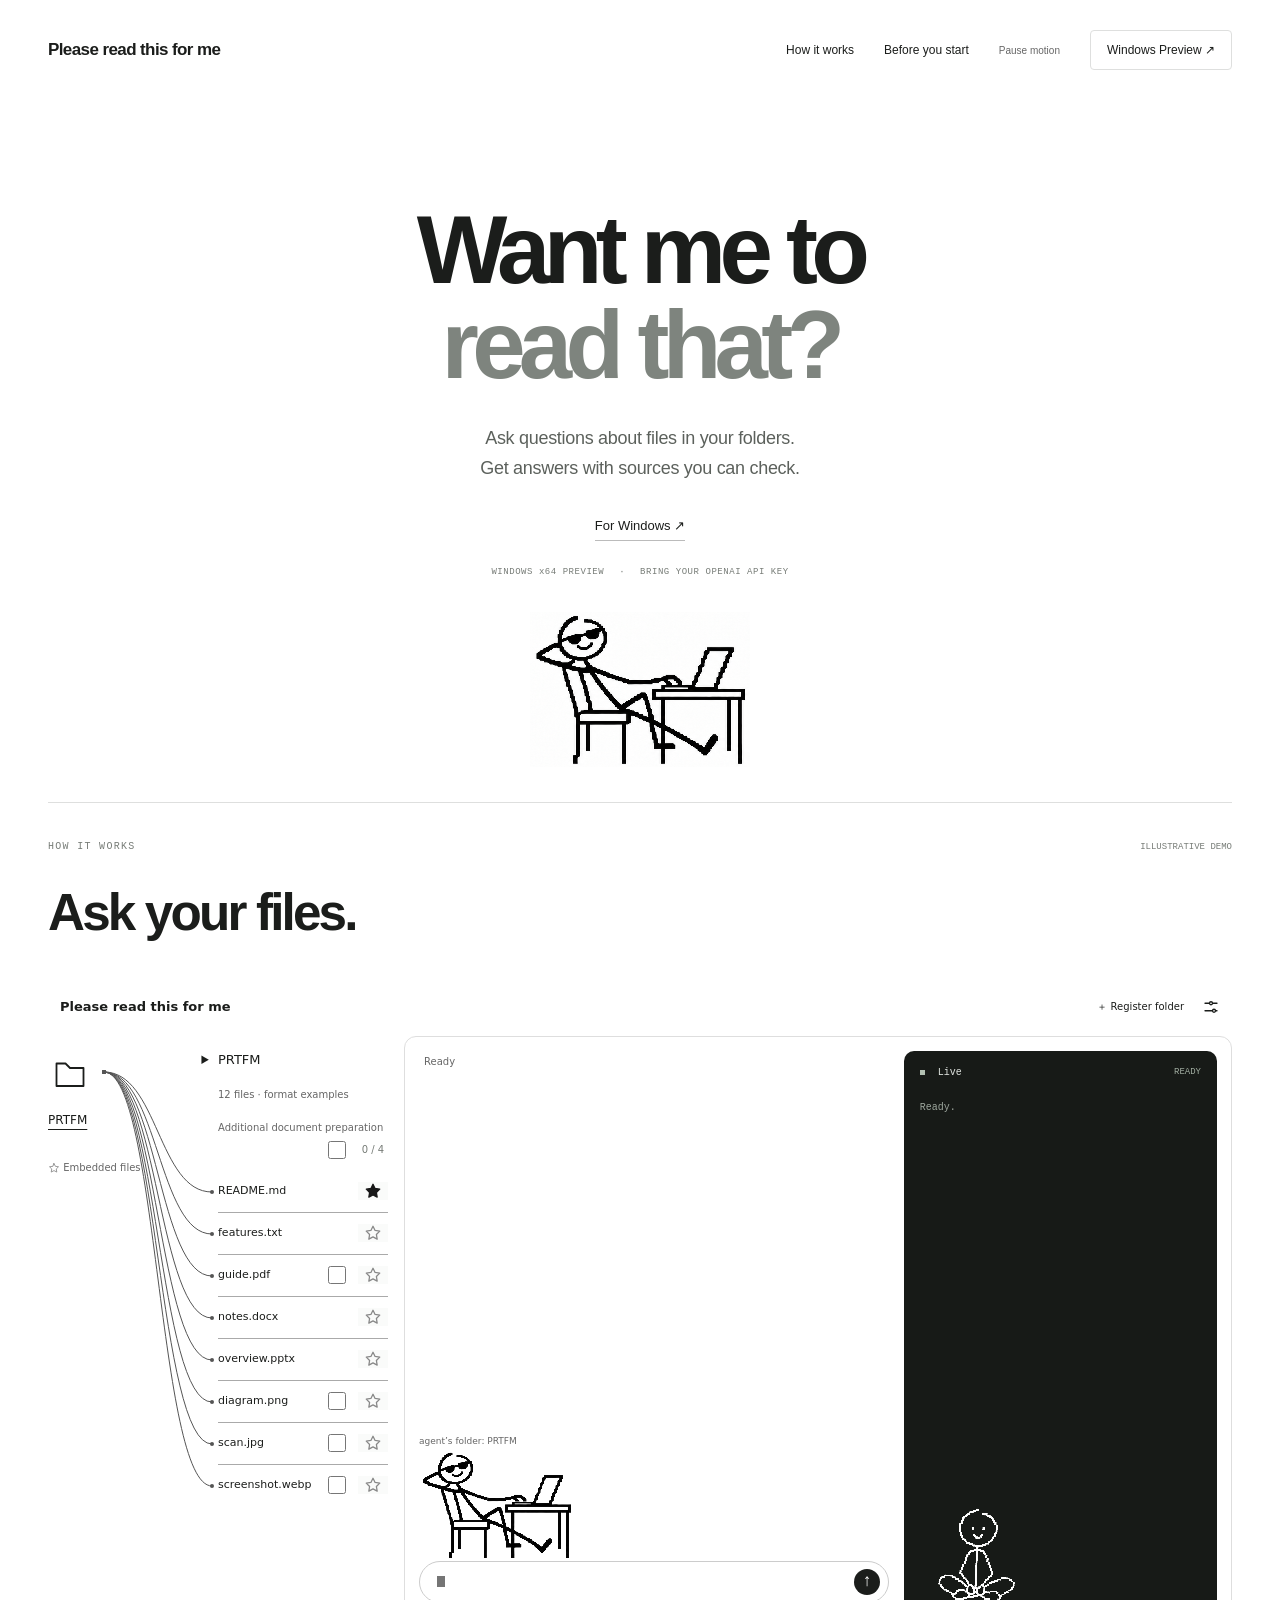
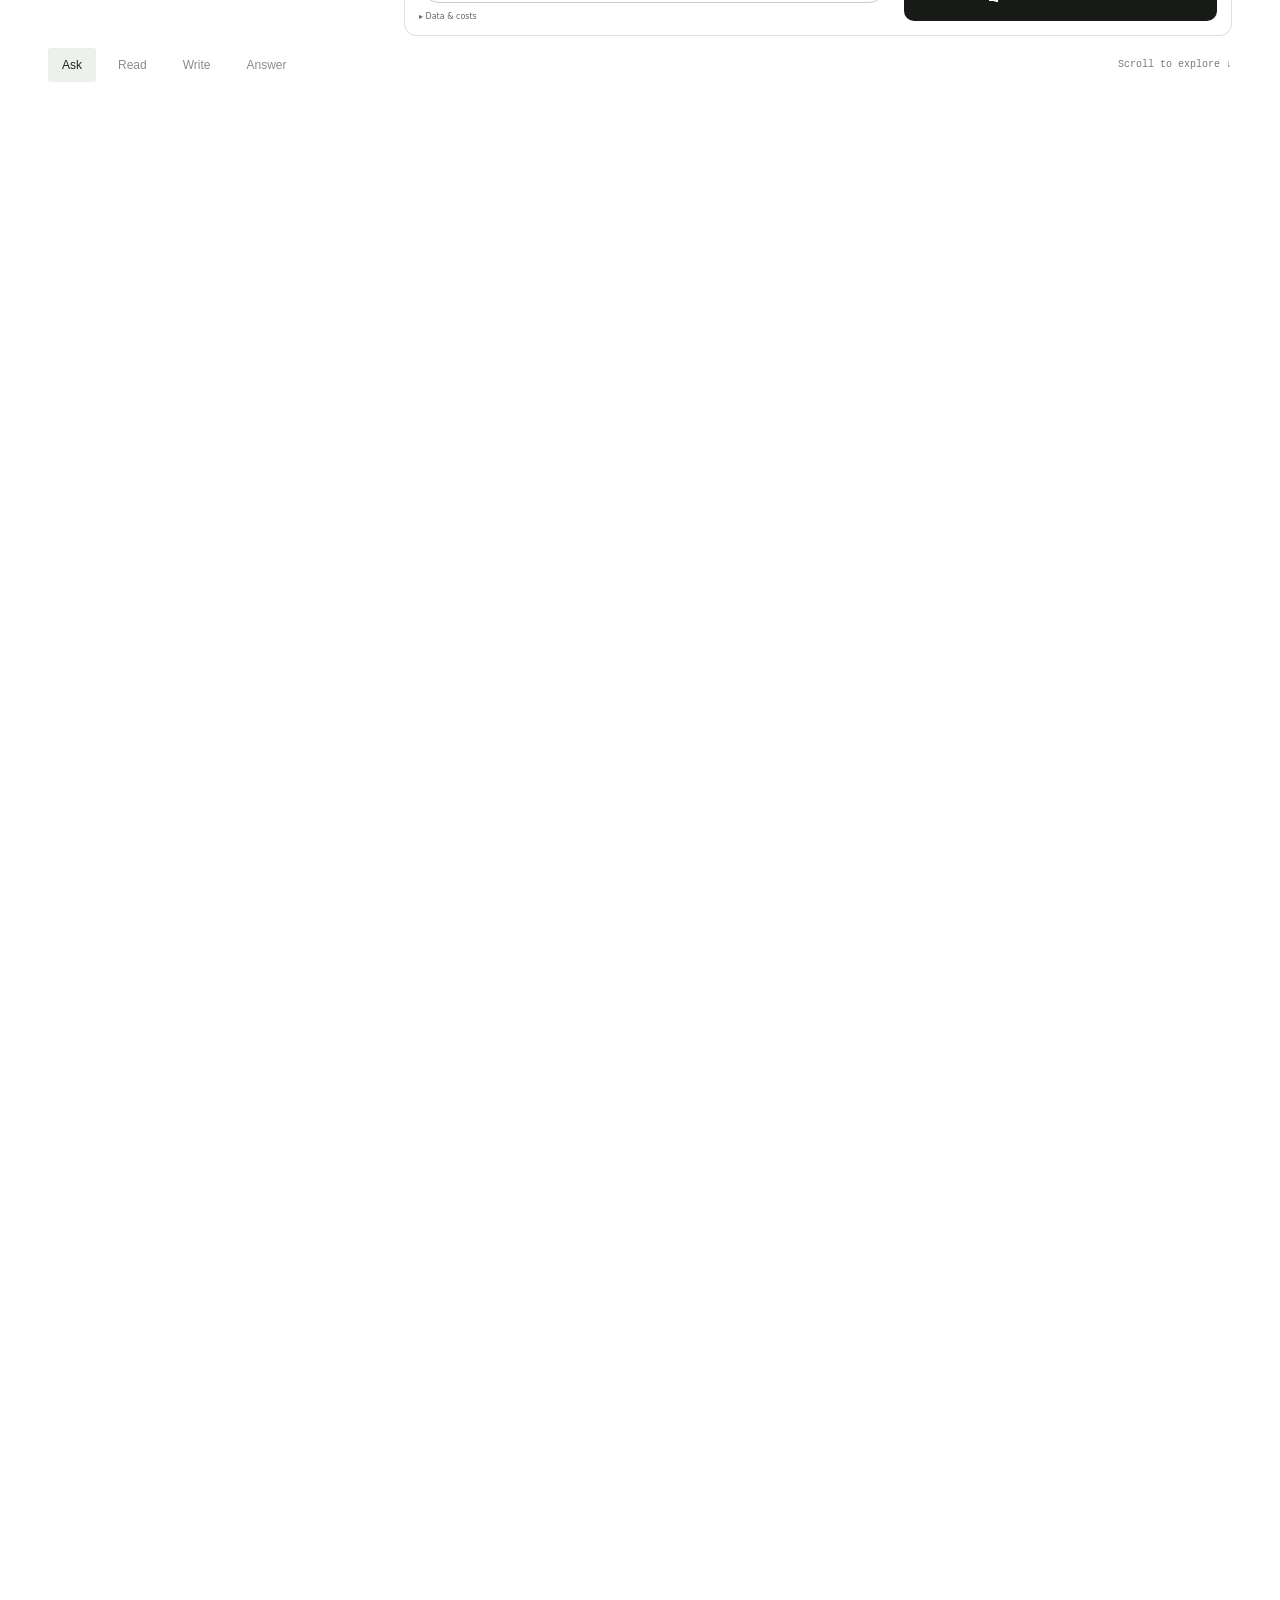
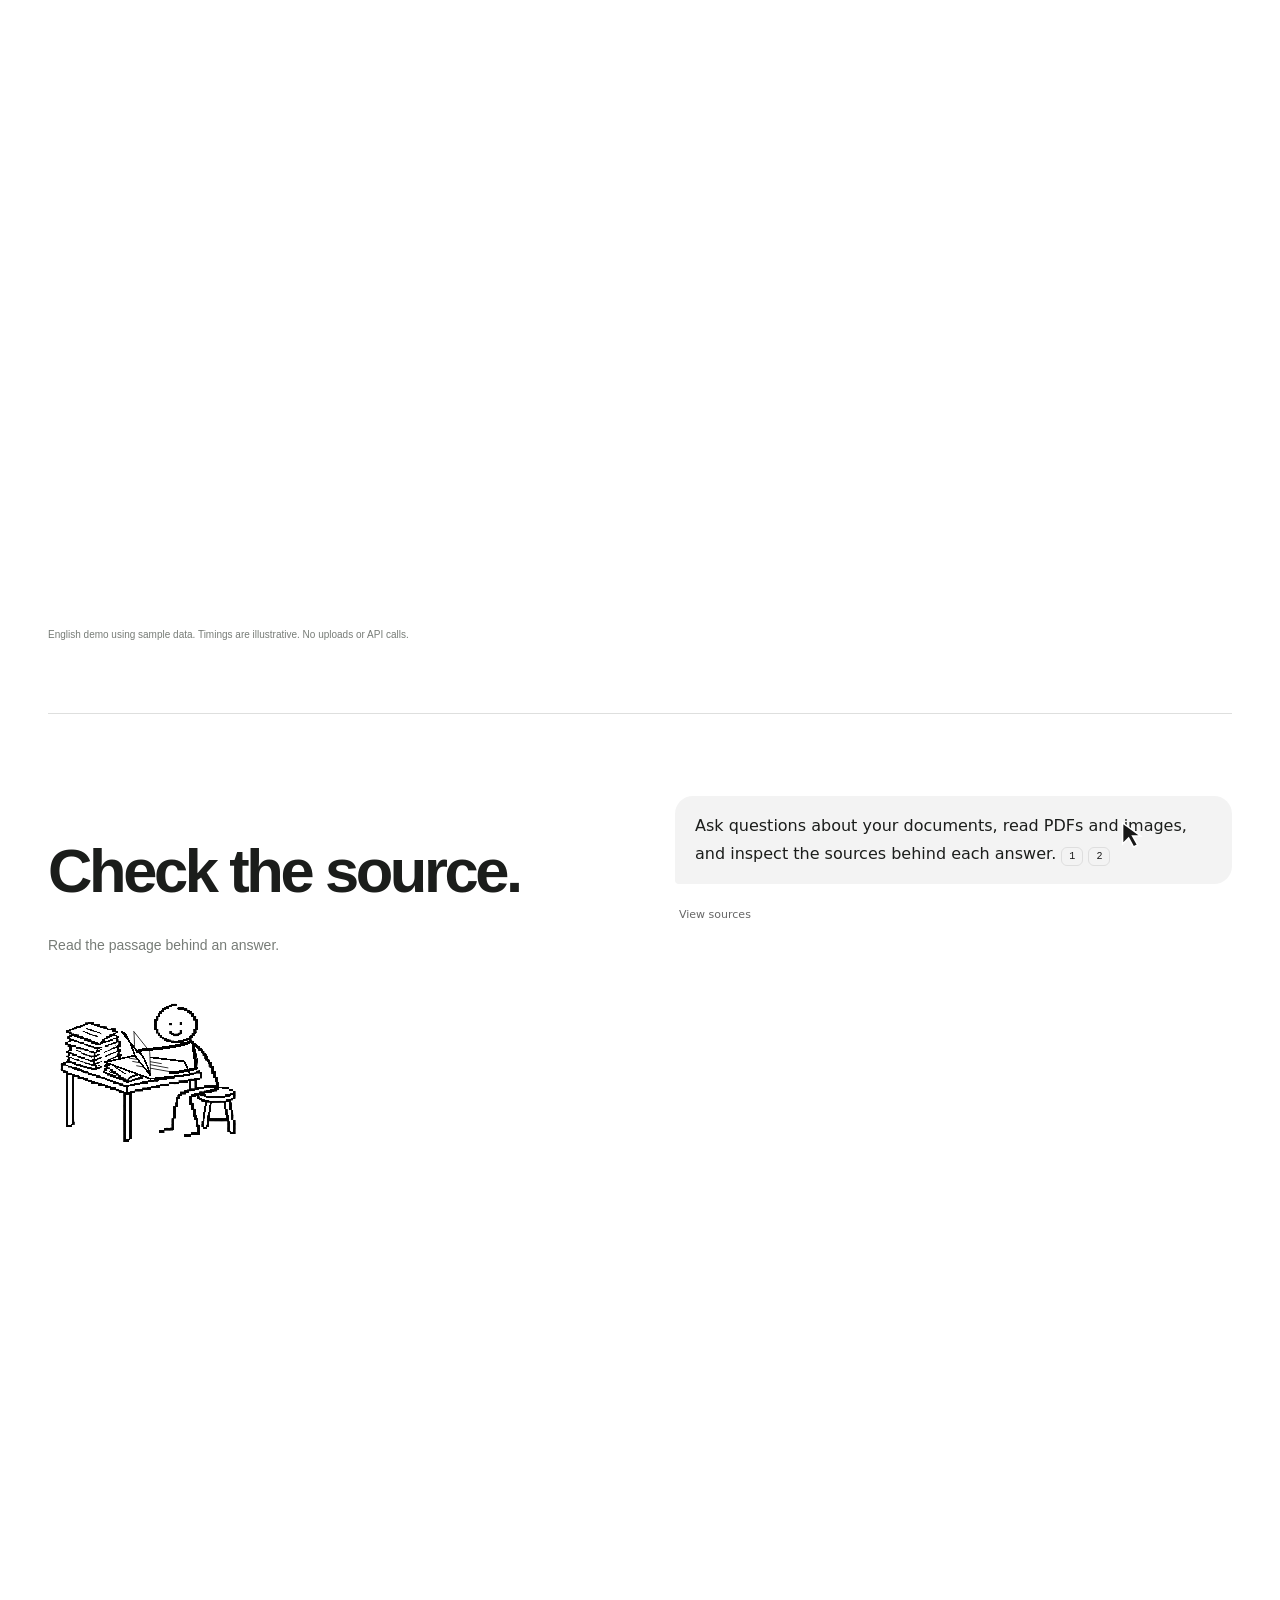
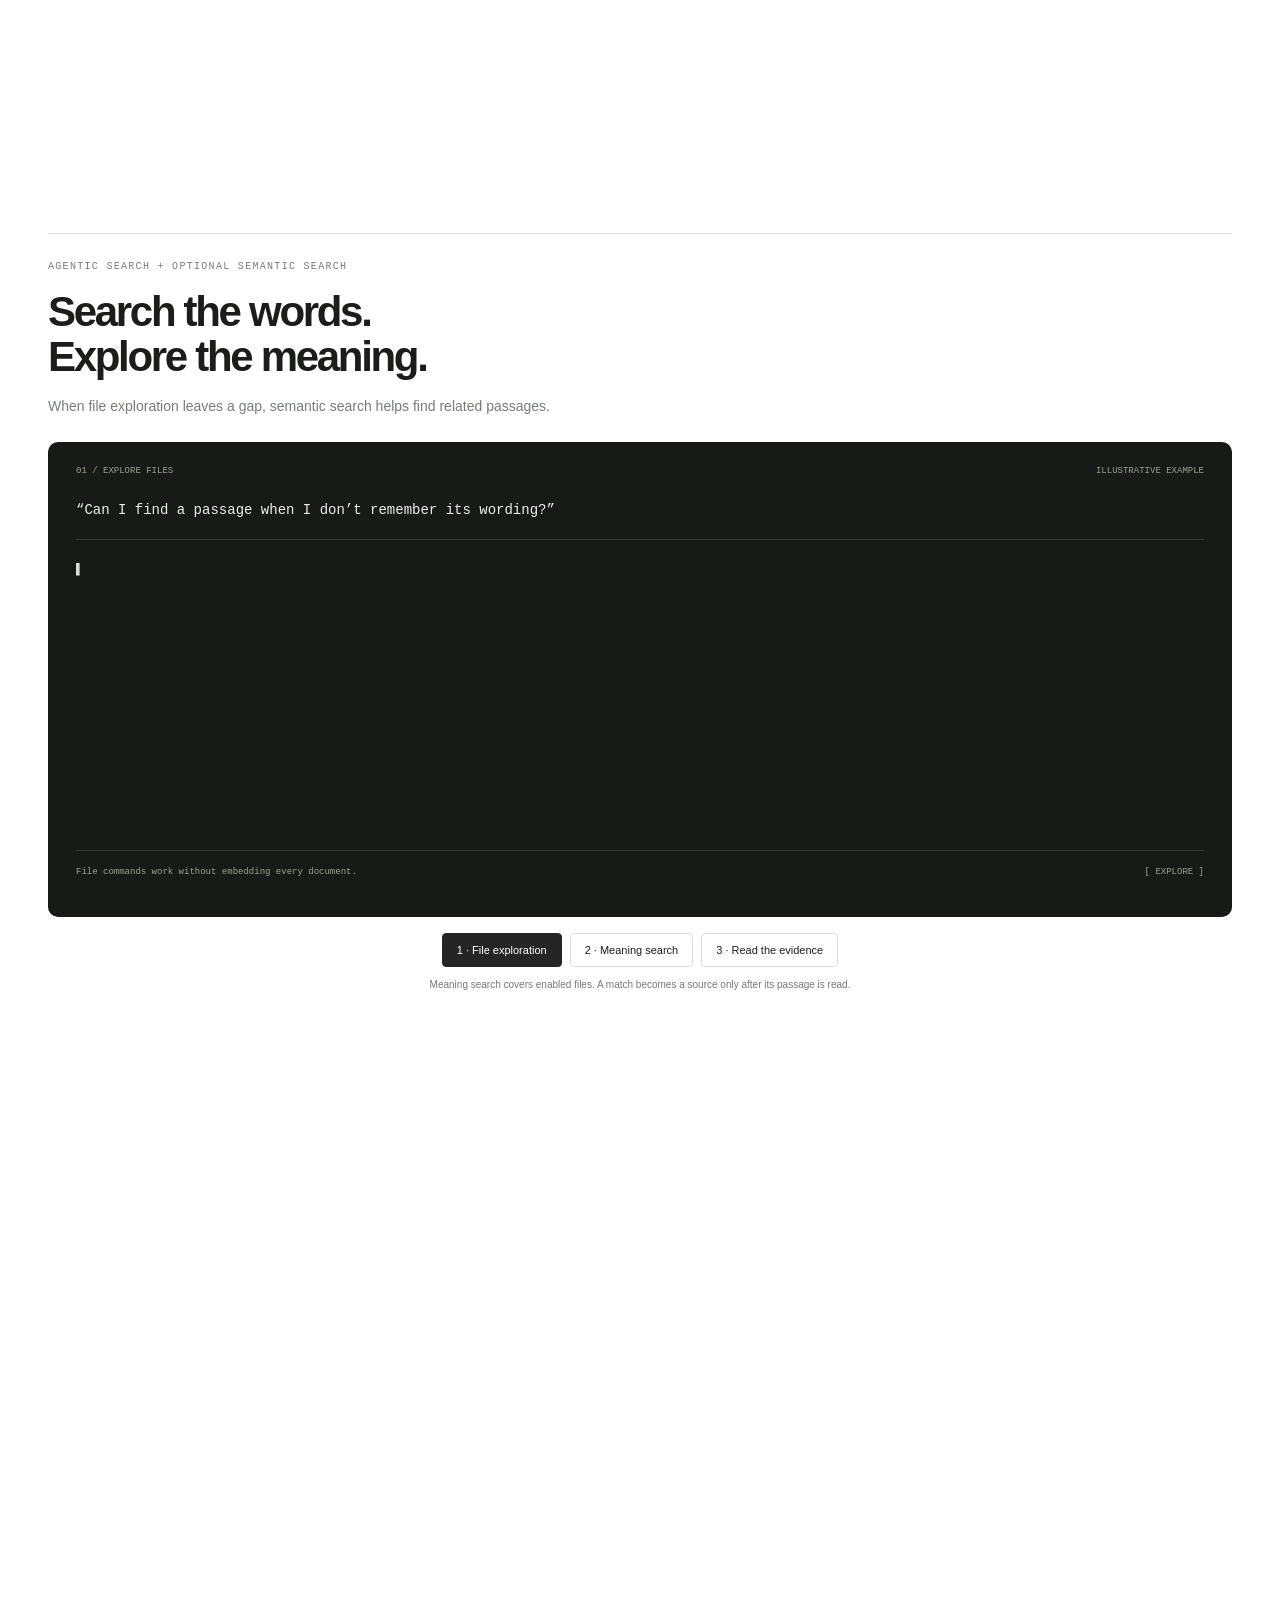
==== commit 0cfe9429: "Simplify buttons and smooth demo log scrolling" ====
--- a/index.html
+++ b/index.html
@@ -14,7 +14,7 @@
 
 <h1 id="headline">Want me to<br><span>read that?</span></h1>
 <p class="lead">Ask questions about files in your folders.<br>Get answers with sources you can check.</p>
-<div class="hero-actions"><a class="button primary" href="#how">See it in action <span aria-hidden="true">↓</span></a><a class="text-link" href="#download">For Windows <span aria-hidden="true">↗</span></a></div>
+<div class="hero-actions"><a class="text-link" href="#download">For Windows <span aria-hidden="true">↗</span></a></div>
 <div class="hero-footnote">WINDOWS x64 PREVIEW <span>·</span> BRING YOUR OPENAI API KEY</div>
 <div id="hero-user" class="hero-user" aria-hidden="true"></div></section>
 <section id="how" class="story" aria-labelledby="story-title">
@@ -60,7 +60,7 @@
 </div></section>
 <section class="workflow" aria-labelledby="workflow-title"><h2 id="workflow-title">Start with a folder.</h2><div class="workflow-list"><article><span>01</span><h3>Pick a folder.</h3><p>Choose which folder and subfolders to explore.</p></article><article><span>02</span><h3>Prepare what needs it.</h3><p>Read text directly. Review costs before PDF or image preparation.</p></article><article><span>03</span><h3>Choose semantic search.</h3><p>Embed selected files. Other files remain searchable through basic exploration.</p></article></div></section>
 <section id="before" class="before" aria-labelledby="before-title"><h2 id="before-title">Before you start.</h2><div class="conditions"><details open><summary>Windows x64 Preview <span>+</span></summary><p>The desktop app is available for Windows x64 only. No macOS, iOS or Android app is currently provided.</p></details><details open><summary>Your OpenAI API key <span>+</span></summary><p>Bring your own OpenAI API key. API charges are separate. Never enter your key on this site.</p></details><details open><summary>Local storage. External model calls. <span>+</span></summary><p>App data stays in local storage. Model calls may send questions, chat context, document content and paths to OpenAI. Preparation and embedding show costs before execution.</p></details><details><summary>You manage the app data. <span>+</span></summary><p>Inspect and clean up storage in the app. Uninstalling does not delete app data.</p></details></div></section>
-<section id="download" class="download"><h2>Windows Preview</h2><a class="button primary" href="https://github.com/pleasereadthisforme/pleasereadthisforme/releases/download/v0.1.24/Please.read.this.for.me.Preview_0.1.24_x64-setup.exe">Download for Windows <span aria-hidden="true">↓</span></a><span class="release-status">v0.1.24 · Windows x64 · Unsigned installer</span><a href="https://github.com/pleasereadthisforme/pleasereadthisforme/releases/tag/v0.1.24" class="text-link">Release notes &amp; checksums</a><a href="https://github.com/pleasereadthisforme/pleasereadthisforme" class="text-link">Project on GitHub <span aria-hidden="true">↗</span></a></section>
+<section id="download" class="download"><h2>Windows Preview</h2><a class="button primary" href="https://github.com/pleasereadthisforme/pleasereadthisforme/releases/download/v0.1.24/Please.read.this.for.me.Preview_0.1.24_x64-setup.exe"><span>Download for Windows</span></a><span class="release-status">v0.1.24 · Windows x64 · Unsigned installer</span><a href="https://github.com/pleasereadthisforme/pleasereadthisforme/releases/tag/v0.1.24" class="text-link">Release notes &amp; checksums</a><a href="https://github.com/pleasereadthisforme/pleasereadthisforme" class="text-link">Project on GitHub <span aria-hidden="true">↗</span></a></section>
 </main><footer id="site-footer" class="site-footer" aria-label="Site footer">
 <div class="footer-main">
 <div class="footer-identity"><a class="brand" href="#">Please read this for me.</a><div id="footer-mascot" class="footer-mascot" aria-hidden="true"></div></div>
--- a/styles.css
+++ b/styles.css
@@ -1,4 +1,4 @@
-:root{color-scheme:light;--ink:#1b1d1b;--muted:#777c77;--line:#dedfde;--paper:#f5f6f5}*{box-sizing:border-box}html{scroll-behavior:smooth;scroll-padding-top:28px}body{margin:0;background:#fff;color:var(--ink);font-family:Arial,Helvetica,sans-serif;-webkit-font-smoothing:antialiased}a{color:inherit;text-decoration:none}button{font:inherit;color:inherit;cursor:pointer}button:disabled{cursor:default}a,button,summary{-webkit-tap-highlight-color:transparent}a:focus-visible,button:focus-visible,summary:focus-visible{outline:2px solid #7d897d;outline-offset:5px}[hidden]{display:none!important}.skip{position:fixed;top:-100px;background:white;padding:16px;z-index:9}.skip:focus{top:0}.masthead,main,footer{max-width:1320px;margin:auto}.masthead{display:flex;align-items:center;justify-content:space-between;padding:30px 48px}.brand{font-size:17px;line-height:1.05;font-weight:750;letter-spacing:-.6px}.brand span{color:#888}nav{display:flex;align-items:center;gap:30px;font-size:12px}.nav-download{border:1px solid var(--line);padding:12px 16px;border-radius:4px}.hero{text-align:center;padding:90px 24px 100px}.eyebrow,.demo-label,.hero-footnote,.terminal,.side-note,.file-count,.scene-caption,.paper-top,.paper-lines,.paper-bottom,.workflow-list article>span,.release-status,footer>span{font-family:ui-monospace,Consolas,monospace}.eyebrow{font-size:10px;letter-spacing:.13em;font-weight:500;color:var(--muted);line-height:1.7}.tiny-square{display:inline-block;width:6px;height:6px;background:var(--ink);margin:0 8px 1px 0}h1{font-size:clamp(64px,7.5vw,108px);font-weight:550;letter-spacing:-.07em;line-height:.99;margin:32px 0}h1 span{color:#7e847e}.lead{font-size:18px;line-height:1.65;letter-spacing:-.3px;color:#5c615c}.hero-actions{display:flex;gap:26px;justify-content:center;align-items:center;margin-top:28px}.button{display:inline-flex;gap:24px;padding:15px 20px;border-radius:4px;font-size:13px}.primary{color:white;background:var(--ink)}.primary:hover{background:#404540}.text-link{font-size:13px;border-bottom:1px solid #bbb;padding:7px 0}.hero-footnote{font-size:9px;letter-spacing:.06em;color:var(--muted);margin-top:26px}.hero-footnote span{padding:0 9px}.story,.evidence,.workflow,.before,.download{margin:0 48px}.section-top{display:flex;align-items:center;justify-content:space-between;border-top:1px solid var(--line);padding-top:25px}.demo-label{font-size:9px;letter-spacing:.05em;color:var(--muted)}.story-heading{display:flex;align-items:end;justify-content:space-between;margin:25px 0 35px}h2{font-size:clamp(32px,4vw,52px);line-height:1.08;letter-spacing:-.055em;font-weight:550;margin:0}.story-heading>p{font-size:14px;line-height:1.7;color:var(--muted);margin:0}.stage{display:grid;grid-template-columns:1fr 1fr;border:1px solid var(--line);border-radius:9px;overflow:hidden;min-height:465px;background:#fff}.human-side{position:relative;padding:26px;min-width:0;min-height:465px}.desk-label{display:flex;align-items:center;gap:9px;font:12px ui-monospace,monospace}.square-outline{width:13px;height:10px;display:inline-block;border:1px solid var(--ink)}.file-count{margin-left:auto;color:var(--muted);font-size:10px}.files{display:flex;flex-wrap:wrap;gap:8px;margin-top:18px;max-width:360px}.files span{font:10px ui-monospace,monospace;padding:7px 9px;border:1px solid var(--line);background:#fafbfa}.bubble{position:relative;z-index:1;margin:30px 0 0 auto;max-width:260px;font-size:18px;line-height:1.5;letter-spacing:-.5px}.user-art{position:absolute;bottom:70px;left:26px;width:230px;height:170px}.character-art{display:block;width:100%;height:100%;image-rendering:pixelated}.composer{position:absolute;bottom:33px;left:26px;right:26px;display:flex;align-items:center;gap:12px;border:1px solid #ccc;border-radius:30px;padding:9px 10px 9px 15px;font-size:10px;color:#777}.send-icon{background:var(--ink);color:#fff;width:25px;height:25px;display:grid;place-items:center;border-radius:50%;font-size:17px;flex:none;margin-left:auto}.side-note{position:absolute;bottom:12px;left:26px;font-size:8px;letter-spacing:.12em;color:var(--muted)}.terminal{background:#191c19;color:#e1e5e1;position:relative;padding:24px;min-width:0;min-height:465px;font-size:11px}.terminal-head{display:flex;justify-content:space-between;border-bottom:1px solid #383d38;padding-bottom:18px;font-size:10px}.terminal-head>span:last-child{color:#a1ada1;font-size:9px}.terminal-dot{display:inline-block;width:5px;height:5px;background:#b2c0b2;margin-right:7px}.terminal-content{position:relative;z-index:1}.terminal-content>p{font-size:11px;color:#a9b1a9;margin:22px 0}.logs{list-style:none;padding:0;margin:24px 0;display:grid;gap:14px}.logs li{display:flex;align-items:center;gap:12px;color:#717971}.logs li.complete{color:#c7d1c7}.logs li.active{color:#fff}.log-mark{font-size:9px;min-width:49px;white-space:pre}.bot-art{position:absolute;right:22px;bottom:28px;width:145px;height:145px;filter:invert(1);mix-blend-mode:screen;pointer-events:none}.terminal .side-note{color:#7f897f}.demo-answer{padding:12px 0 135px;line-height:1.8}.demo-answer p{margin:0}.citation{font:10px ui-monospace,monospace;padding:3px 7px;border:1px solid #667066;background:none;color:#e1e5e1;border-radius:3px}.demo-source{padding:12px;border-left:1px solid #8a998a;margin:13px 0 0;background:#252b25}.demo-source>span{font-size:9px;color:#aebbae}.demo-source blockquote{margin:8px 0 0;font-size:10px}.playback{display:flex;justify-content:space-between;gap:15px;align-items:center;padding:20px 0}.steps{display:flex;gap:8px}.steps button{border:0;background:none;color:#898e89;padding:10px 14px;font-size:12px;border-radius:3px}.steps button span{font:9px ui-monospace,monospace;margin-right:8px}.steps button[aria-current=step]{background:#edf0ed;color:#202720}.play-button{border:1px solid #cdd1cd;background:white;font-size:11px;padding:11px 16px;border-radius:3px;min-width:112px}.play-button:hover{background:#f2f4f2}.demo-note{font-size:10px;color:var(--muted);margin:0 0 70px;line-height:1.7}.evidence{display:grid;grid-template-columns:1fr 1fr;gap:70px;padding:100px 0;border-top:1px solid var(--line);align-items:center}.evidence h2{font-size:clamp(40px,4.8vw,64px);margin-top:28px}.body-copy{font-size:14px;color:var(--muted);line-height:1.9;margin-top:28px}.paper{border:1px solid #ccc;background:#fff;box-shadow:8px 8px 0 #f2f3f2;transform:rotate(-2deg);padding:24px 0}.paper-top{padding:0 22px 24px;display:flex;justify-content:space-between;font-size:11px}.paper-top>span{font-size:8px;color:var(--muted)}.paper-lines p{font-size:11px;line-height:1.9;padding:7px 16px;margin:0;overflow-wrap:anywhere}.paper-lines p>span{color:#9a9e9a;margin-right:22px;font-size:9px}.highlight{background:#edf0ed}.paper-bottom{border-top:1px solid var(--line);margin:20px 22px 0;padding-top:18px;font-size:10px}.source-number{display:inline-grid;place-items:center;border:1px solid #abb2ab;width:19px;height:19px;border-radius:3px;margin-right:8px}.workflow{border-top:1px solid var(--line);padding:75px 0}.workflow h2{margin-top:24px}.workflow-list{display:grid;grid-template-columns:repeat(3,1fr);gap:40px;margin-top:50px}.workflow-list article{border-top:1px solid #adb4ad;padding-top:18px}.workflow-list article>span{font-size:10px;color:var(--muted)}h3{font-size:20px;letter-spacing:-.6px;font-weight:550}.workflow-list p{font-size:13px;line-height:1.85;color:#686e68}.before{display:grid;grid-template-columns:1fr 1.3fr;column-gap:70px;border-top:1px solid var(--line);padding:80px 0}.before>.eyebrow{grid-column:1/-1;margin-bottom:30px}.conditions details{border-top:1px solid var(--line);padding:20px 0}.conditions details:last-child{border-bottom:1px solid var(--line)}summary{list-style:none;cursor:pointer;font-size:14px;display:flex;gap:12px;justify-content:space-between;line-height:1.5}summary::-webkit-details-marker{display:none}summary>span{color:#7d847d}details[open] summary>span{transform:rotate(45deg)}details p{font-size:12px;color:#747a74;line-height:1.8;padding-right:25px;margin-bottom:0}.download{text-align:center;padding:95px 20px 110px;background:#f5f6f5;border:1px solid var(--line)}.download h2{margin:30px 0}.download>p{font-size:13px;color:#676d67}.release-status{display:block;font-size:10px;color:#777e77;margin:25px 0}.download .text-link{display:inline-block}footer{display:flex;justify-content:space-between;align-items:center;gap:25px;padding:40px 48px;font-size:11px}footer .brand{font-size:13px}footer>span{font-size:8px;color:#8a8f8a}.sr-only{position:absolute;width:1px;height:1px;overflow:hidden;clip-path:inset(50%);white-space:nowrap}@keyframes signal{to{opacity:.35}}@media(max-width:900px){.masthead{padding:24px}.story,.evidence,.workflow,.before,.download{margin-left:24px;margin-right:24px}.hero{padding:65px 24px 75px}h1{font-size:80px}.user-art{width:185px;height:140px;left:18px}.human-side,.terminal{padding:20px}.bubble{font-size:16px}.evidence{gap:35px}.before{column-gap:35px}.steps button{padding:9px}.bot-art{width:120px;height:120px}footer{padding:30px 24px}}@media(max-width:600px){.masthead{padding:20px}.brand{font-size:15px}nav{gap:15px}nav>a:not(.nav-download){display:none}.nav-download{font-size:10px;padding:10px}.hero{padding:60px 20px 65px}h1{font-size:clamp(53px,12vw,72px)}.lead{font-size:15px}.eyebrow{font-size:8px}.hero-footnote{font-size:8px}.hero-actions{gap:20px}.story,.evidence,.workflow,.before,.download{margin-left:20px;margin-right:20px}.story-heading{display:block}.story-heading>p{margin-top:20px;font-size:12px}.section-top{gap:12px}.demo-label{font-size:7px}.stage{grid-template-columns:1fr}.human-side{min-height:415px}.user-art{width:200px;height:150px;bottom:58px}.bubble{margin-top:22px;font-size:15px;max-width:215px}.files span{font-size:8px}.terminal{min-height:360px}.composer{left:18px;right:18px;font-size:9px}.terminal-content>p{margin:18px 0}.logs{margin:18px 0}.playback{align-items:stretch;flex-direction:column}.steps{justify-content:space-between;gap:0}.steps button{padding:9px 7px}.play-button{align-self:end}.demo-note{margin-bottom:50px}.evidence{grid-template-columns:1fr;padding:55px 0;gap:35px}.evidence h2{font-size:44px}.paper{transform:rotate(-1deg)}.paper-lines p{font-size:10px}.workflow{padding:50px 0}.workflow-list{grid-template-columns:1fr;gap:20px;margin-top:30px}.workflow-list h3{margin:14px 0}.before{grid-template-columns:1fr;padding:50px 0}.before h2{margin-bottom:25px}.download{padding:60px 20px}.download h2{font-size:33px}footer{flex-wrap:wrap;padding:30px 20px}footer>span{order:3;width:100%}}@media(prefers-reduced-motion:reduce){html{scroll-behavior:auto}.logs li.active .log-mark{animation:none}}
+:root{color-scheme:light;--ink:#1b1d1b;--muted:#777c77;--line:#dedfde;--paper:#f5f6f5}*{box-sizing:border-box}html{scroll-behavior:smooth;scroll-padding-top:28px}body{margin:0;background:#fff;color:var(--ink);font-family:Arial,Helvetica,sans-serif;-webkit-font-smoothing:antialiased}a{color:inherit;text-decoration:none}button{font:inherit;color:inherit;cursor:pointer}button:disabled{cursor:default}a,button,summary{-webkit-tap-highlight-color:transparent}a:focus-visible,button:focus-visible,summary:focus-visible{outline:2px solid #7d897d;outline-offset:5px}[hidden]{display:none!important}.skip{position:fixed;top:-100px;background:white;padding:16px;z-index:9}.skip:focus{top:0}.masthead,main,footer{max-width:1320px;margin:auto}.masthead{display:flex;align-items:center;justify-content:space-between;padding:30px 48px}.brand{font-size:17px;line-height:1.05;font-weight:750;letter-spacing:-.6px}.brand span{color:#888}nav{display:flex;align-items:center;gap:30px;font-size:12px}.nav-download{border:1px solid var(--line);padding:12px 16px;border-radius:4px}.hero{text-align:center;padding:90px 24px 100px}.eyebrow,.demo-label,.hero-footnote,.terminal,.side-note,.file-count,.scene-caption,.paper-top,.paper-lines,.paper-bottom,.workflow-list article>span,.release-status,footer>span{font-family:ui-monospace,Consolas,monospace}.eyebrow{font-size:10px;letter-spacing:.13em;font-weight:500;color:var(--muted);line-height:1.7}.tiny-square{display:inline-block;width:6px;height:6px;background:var(--ink);margin:0 8px 1px 0}h1{font-size:clamp(64px,7.5vw,108px);font-weight:550;letter-spacing:-.07em;line-height:.99;margin:32px 0}h1 span{color:#7e847e}.lead{font-size:18px;line-height:1.65;letter-spacing:-.3px;color:#5c615c}.hero-actions{display:flex;gap:26px;justify-content:center;align-items:center;margin-top:28px}.button{display:inline-flex;align-items:center;justify-content:center;gap:10px;padding:15px 20px;border-radius:4px;font-size:13px;line-height:18px}.primary{color:white;background:var(--ink)}.primary:hover{background:#404540}.text-link{font-size:13px;border-bottom:1px solid #bbb;padding:7px 0}.hero-footnote{font-size:9px;letter-spacing:.06em;color:var(--muted);margin-top:26px}.hero-footnote span{padding:0 9px}.story,.evidence,.workflow,.before,.download{margin:0 48px}.section-top{display:flex;align-items:center;justify-content:space-between;border-top:1px solid var(--line);padding-top:25px}.demo-label{font-size:9px;letter-spacing:.05em;color:var(--muted)}.story-heading{display:flex;align-items:end;justify-content:space-between;margin:25px 0 35px}h2{font-size:clamp(32px,4vw,52px);line-height:1.08;letter-spacing:-.055em;font-weight:550;margin:0}.story-heading>p{font-size:14px;line-height:1.7;color:var(--muted);margin:0}.stage{display:grid;grid-template-columns:1fr 1fr;border:1px solid var(--line);border-radius:9px;overflow:hidden;min-height:465px;background:#fff}.human-side{position:relative;padding:26px;min-width:0;min-height:465px}.desk-label{display:flex;align-items:center;gap:9px;font:12px ui-monospace,monospace}.square-outline{width:13px;height:10px;display:inline-block;border:1px solid var(--ink)}.file-count{margin-left:auto;color:var(--muted);font-size:10px}.files{display:flex;flex-wrap:wrap;gap:8px;margin-top:18px;max-width:360px}.files span{font:10px ui-monospace,monospace;padding:7px 9px;border:1px solid var(--line);background:#fafbfa}.bubble{position:relative;z-index:1;margin:30px 0 0 auto;max-width:260px;font-size:18px;line-height:1.5;letter-spacing:-.5px}.user-art{position:absolute;bottom:70px;left:26px;width:230px;height:170px}.character-art{display:block;width:100%;height:100%;image-rendering:pixelated}.composer{position:absolute;bottom:33px;left:26px;right:26px;display:flex;align-items:center;gap:12px;border:1px solid #ccc;border-radius:30px;padding:9px 10px 9px 15px;font-size:10px;color:#777}.send-icon{background:var(--ink);color:#fff;width:25px;height:25px;display:grid;place-items:center;border-radius:50%;font-size:17px;flex:none;margin-left:auto}.side-note{position:absolute;bottom:12px;left:26px;font-size:8px;letter-spacing:.12em;color:var(--muted)}.terminal{background:#191c19;color:#e1e5e1;position:relative;padding:24px;min-width:0;min-height:465px;font-size:11px}.terminal-head{display:flex;justify-content:space-between;border-bottom:1px solid #383d38;padding-bottom:18px;font-size:10px}.terminal-head>span:last-child{color:#a1ada1;font-size:9px}.terminal-dot{display:inline-block;width:5px;height:5px;background:#b2c0b2;margin-right:7px}.terminal-content{position:relative;z-index:1}.terminal-content>p{font-size:11px;color:#a9b1a9;margin:22px 0}.logs{list-style:none;padding:0;margin:24px 0;display:grid;gap:14px}.logs li{display:flex;align-items:center;gap:12px;color:#717971}.logs li.complete{color:#c7d1c7}.logs li.active{color:#fff}.log-mark{font-size:9px;min-width:49px;white-space:pre}.bot-art{position:absolute;right:22px;bottom:28px;width:145px;height:145px;filter:invert(1);mix-blend-mode:screen;pointer-events:none}.terminal .side-note{color:#7f897f}.demo-answer{padding:12px 0 135px;line-height:1.8}.demo-answer p{margin:0}.citation{font:10px ui-monospace,monospace;padding:3px 7px;border:1px solid #667066;background:none;color:#e1e5e1;border-radius:3px}.demo-source{padding:12px;border-left:1px solid #8a998a;margin:13px 0 0;background:#252b25}.demo-source>span{font-size:9px;color:#aebbae}.demo-source blockquote{margin:8px 0 0;font-size:10px}.playback{display:flex;justify-content:space-between;gap:15px;align-items:center;padding:20px 0}.steps{display:flex;gap:8px}.steps button{border:0;background:none;color:#898e89;padding:10px 14px;font-size:12px;border-radius:3px}.steps button span{font:9px ui-monospace,monospace;margin-right:8px}.steps button[aria-current=step]{background:#edf0ed;color:#202720}.play-button{border:1px solid #cdd1cd;background:white;font-size:11px;padding:11px 16px;border-radius:3px;min-width:112px}.play-button:hover{background:#f2f4f2}.demo-note{font-size:10px;color:var(--muted);margin:0 0 70px;line-height:1.7}.evidence{display:grid;grid-template-columns:1fr 1fr;gap:70px;padding:100px 0;border-top:1px solid var(--line);align-items:center}.evidence h2{font-size:clamp(40px,4.8vw,64px);margin-top:28px}.body-copy{font-size:14px;color:var(--muted);line-height:1.9;margin-top:28px}.paper{border:1px solid #ccc;background:#fff;box-shadow:8px 8px 0 #f2f3f2;transform:rotate(-2deg);padding:24px 0}.paper-top{padding:0 22px 24px;display:flex;justify-content:space-between;font-size:11px}.paper-top>span{font-size:8px;color:var(--muted)}.paper-lines p{font-size:11px;line-height:1.9;padding:7px 16px;margin:0;overflow-wrap:anywhere}.paper-lines p>span{color:#9a9e9a;margin-right:22px;font-size:9px}.highlight{background:#edf0ed}.paper-bottom{border-top:1px solid var(--line);margin:20px 22px 0;padding-top:18px;font-size:10px}.source-number{display:inline-grid;place-items:center;border:1px solid #abb2ab;width:19px;height:19px;border-radius:3px;margin-right:8px}.workflow{border-top:1px solid var(--line);padding:75px 0}.workflow h2{margin-top:24px}.workflow-list{display:grid;grid-template-columns:repeat(3,1fr);gap:40px;margin-top:50px}.workflow-list article{border-top:1px solid #adb4ad;padding-top:18px}.workflow-list article>span{font-size:10px;color:var(--muted)}h3{font-size:20px;letter-spacing:-.6px;font-weight:550}.workflow-list p{font-size:13px;line-height:1.85;color:#686e68}.before{display:grid;grid-template-columns:1fr 1.3fr;column-gap:70px;border-top:1px solid var(--line);padding:80px 0}.before>.eyebrow{grid-column:1/-1;margin-bottom:30px}.conditions details{border-top:1px solid var(--line);padding:20px 0}.conditions details:last-child{border-bottom:1px solid var(--line)}summary{list-style:none;cursor:pointer;font-size:14px;display:flex;gap:12px;justify-content:space-between;line-height:1.5}summary::-webkit-details-marker{display:none}summary>span{color:#7d847d}details[open] summary>span{transform:rotate(45deg)}details p{font-size:12px;color:#747a74;line-height:1.8;padding-right:25px;margin-bottom:0}.download{text-align:center;padding:95px 20px 110px;background:#f5f6f5;border:1px solid var(--line)}.download h2{margin:30px 0}.download>p{font-size:13px;color:#676d67}.release-status{display:block;font-size:10px;color:#777e77;margin:25px 0}.download .text-link{display:inline-block}footer{display:flex;justify-content:space-between;align-items:center;gap:25px;padding:40px 48px;font-size:11px}footer .brand{font-size:13px}footer>span{font-size:8px;color:#8a8f8a}.sr-only{position:absolute;width:1px;height:1px;overflow:hidden;clip-path:inset(50%);white-space:nowrap}@keyframes signal{to{opacity:.35}}@media(max-width:900px){.masthead{padding:24px}.story,.evidence,.workflow,.before,.download{margin-left:24px;margin-right:24px}.hero{padding:65px 24px 75px}h1{font-size:80px}.user-art{width:185px;height:140px;left:18px}.human-side,.terminal{padding:20px}.bubble{font-size:16px}.evidence{gap:35px}.before{column-gap:35px}.steps button{padding:9px}.bot-art{width:120px;height:120px}footer{padding:30px 24px}}@media(max-width:600px){.masthead{padding:20px}.brand{font-size:15px}nav{gap:15px}nav>a:not(.nav-download){display:none}.nav-download{font-size:10px;padding:10px}.hero{padding:60px 20px 65px}h1{font-size:clamp(53px,12vw,72px)}.lead{font-size:15px}.eyebrow{font-size:8px}.hero-footnote{font-size:8px}.hero-actions{gap:20px}.story,.evidence,.workflow,.before,.download{margin-left:20px;margin-right:20px}.story-heading{display:block}.story-heading>p{margin-top:20px;font-size:12px}.section-top{gap:12px}.demo-label{font-size:7px}.stage{grid-template-columns:1fr}.human-side{min-height:415px}.user-art{width:200px;height:150px;bottom:58px}.bubble{margin-top:22px;font-size:15px;max-width:215px}.files span{font-size:8px}.terminal{min-height:360px}.composer{left:18px;right:18px;font-size:9px}.terminal-content>p{margin:18px 0}.logs{margin:18px 0}.playback{align-items:stretch;flex-direction:column}.steps{justify-content:space-between;gap:0}.steps button{padding:9px 7px}.play-button{align-self:end}.demo-note{margin-bottom:50px}.evidence{grid-template-columns:1fr;padding:55px 0;gap:35px}.evidence h2{font-size:44px}.paper{transform:rotate(-1deg)}.paper-lines p{font-size:10px}.workflow{padding:50px 0}.workflow-list{grid-template-columns:1fr;gap:20px;margin-top:30px}.workflow-list h3{margin:14px 0}.before{grid-template-columns:1fr;padding:50px 0}.before h2{margin-bottom:25px}.download{padding:60px 20px}.download h2{font-size:33px}footer{flex-wrap:wrap;padding:30px 20px}footer>span{order:3;width:100%}}@media(prefers-reduced-motion:reduce){html{scroll-behavior:auto}.logs li.active .log-mark{animation:none}}
 /* Motion study: restrained scroll-driven movement, no scroll capture. */
 .hero{padding-bottom:15px}.walkway{max-width:660px;margin:35px auto 0;height:180px;border-bottom:1px solid var(--line);overflow:hidden}.walkway canvas{display:block;width:100%;height:100%;object-fit:contain;image-rendering:pixelated}.motion-toggle{border:0;background:transparent;font-size:10px;color:#666;padding:10px 0}.motion-toggle:hover{text-decoration:underline}.bubble{font-family:ui-monospace,Consolas,monospace;font-size:17px;min-height:78px}.type-cursor{display:none;width:8px;height:1em;background:currentColor;margin-left:3px;vertical-align:-2px}.is-typing .type-cursor{display:inline-block}.composer{color:#757575}.evidence{--source-progress:1}.evidence .highlight{background:linear-gradient(to right,#e9ece9 calc(var(--source-progress)*100%),transparent 0)}#pointing-bot{display:block;width:210px;height:152px;image-rendering:pixelated;margin:12px 0 -22px 35px}.paper{will-change:transform}.before>.conditions{grid-column:2;grid-row:1}.play-button:disabled{opacity:.5}.motion-paused .log-mark{animation:none!important}.story-heading{margin-top:20px}.hero-footnote{font-size:9px}.download{padding:60px 20px}.download h2{margin:0 0 25px}.terminal-content>p{margin:16px 0}.demo-label{letter-spacing:0}.hero h1{margin-top:12px}.logs{margin-top:18px}
 @media(max-width:900px){nav{gap:16px}.bubble{font-size:14px}}@media(max-width:600px){.walkway{height:120px;margin-top:24px}.hero{padding-bottom:10px}nav{gap:12px}.motion-toggle{font-size:9px}.nav-download{padding:9px}.bubble{font-size:14px;min-height:90px;margin-top:20px;max-width:250px}.human-side{min-height:440px}#pointing-bot{width:165px;height:120px;margin-left:15px}.before>.conditions{grid-column:1;grid-row:auto}.evidence{gap:18px}.paper{will-change:auto}}
@@ -126,3 +126,6 @@
 .app-folders .files>span>span{grid-column:3;grid-row:1;margin:0;display:flex;justify-content:center}
 
 .download .text-link{margin:8px 12px}.download .button{max-width:100%;box-sizing:border-box}
+
+/* Disable browser anchoring while the active log is followed explicitly. */
+.stage .terminal-content{overflow-anchor:none}
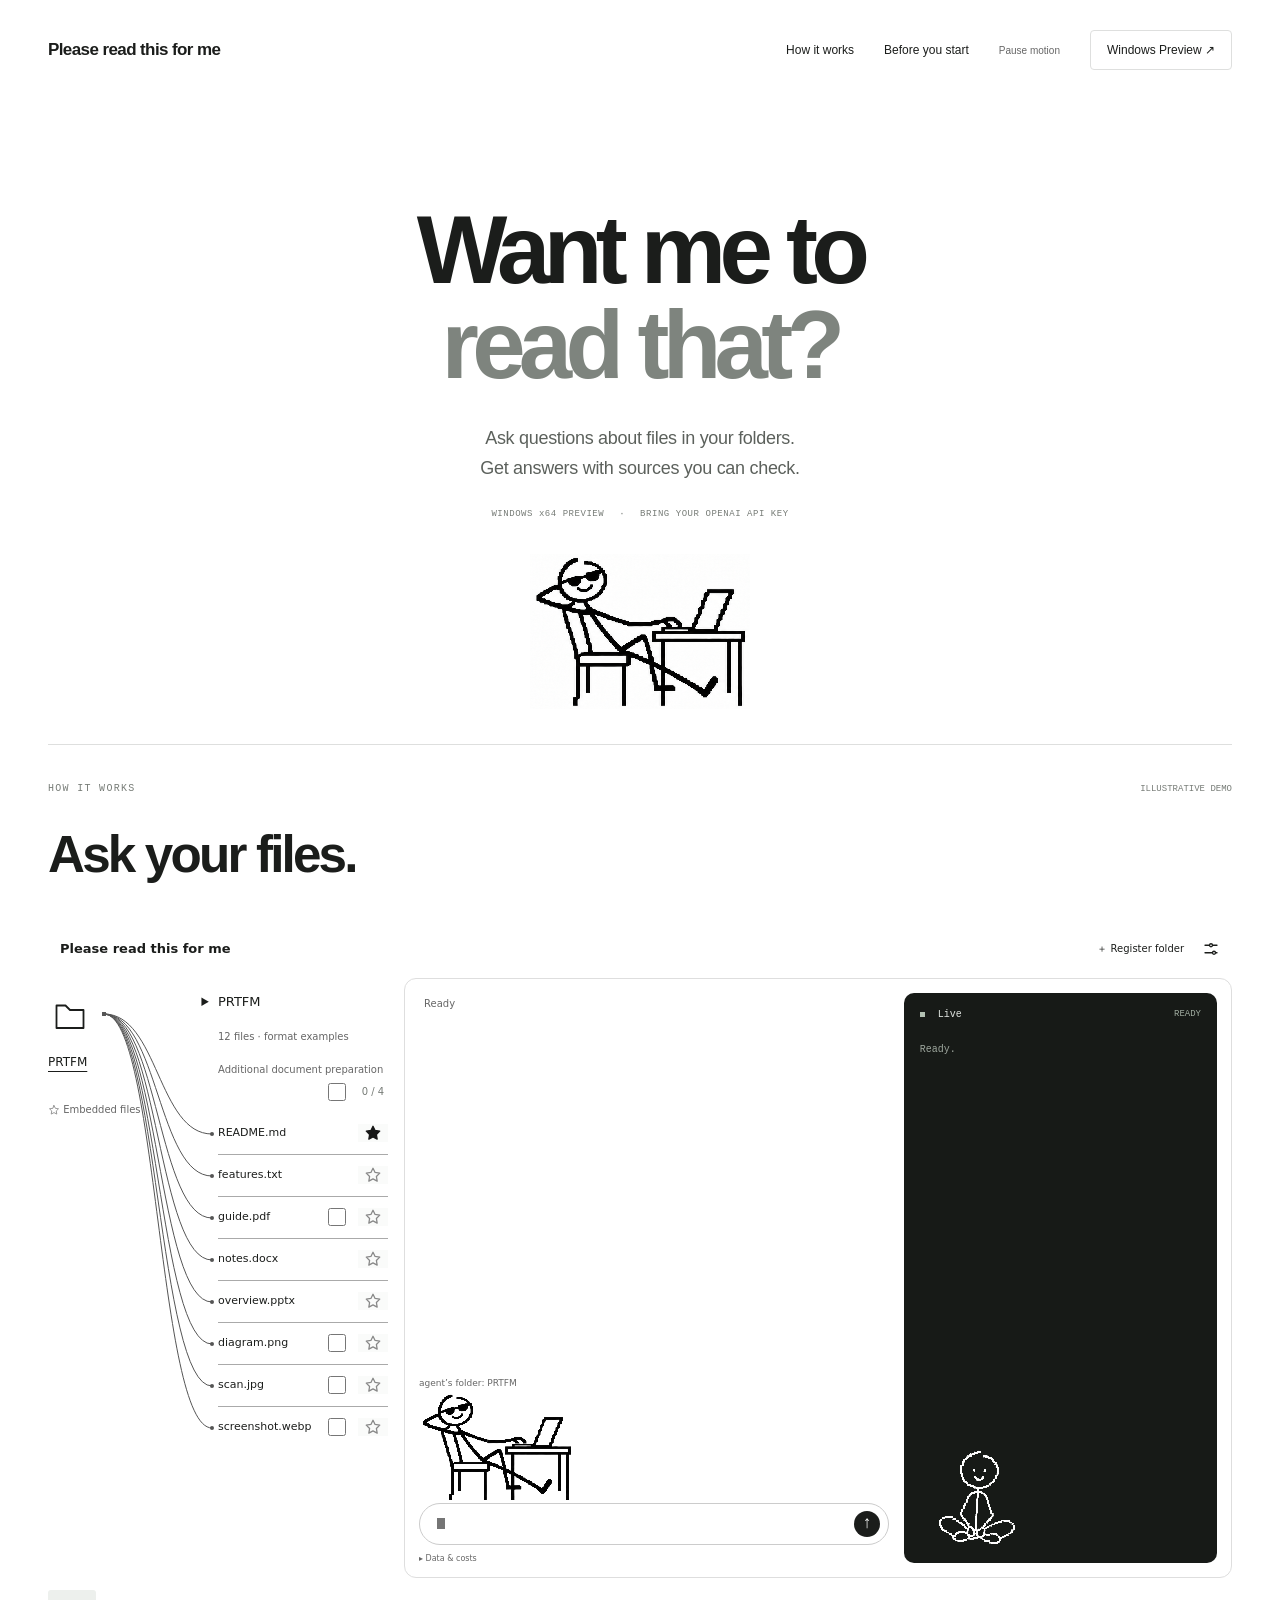
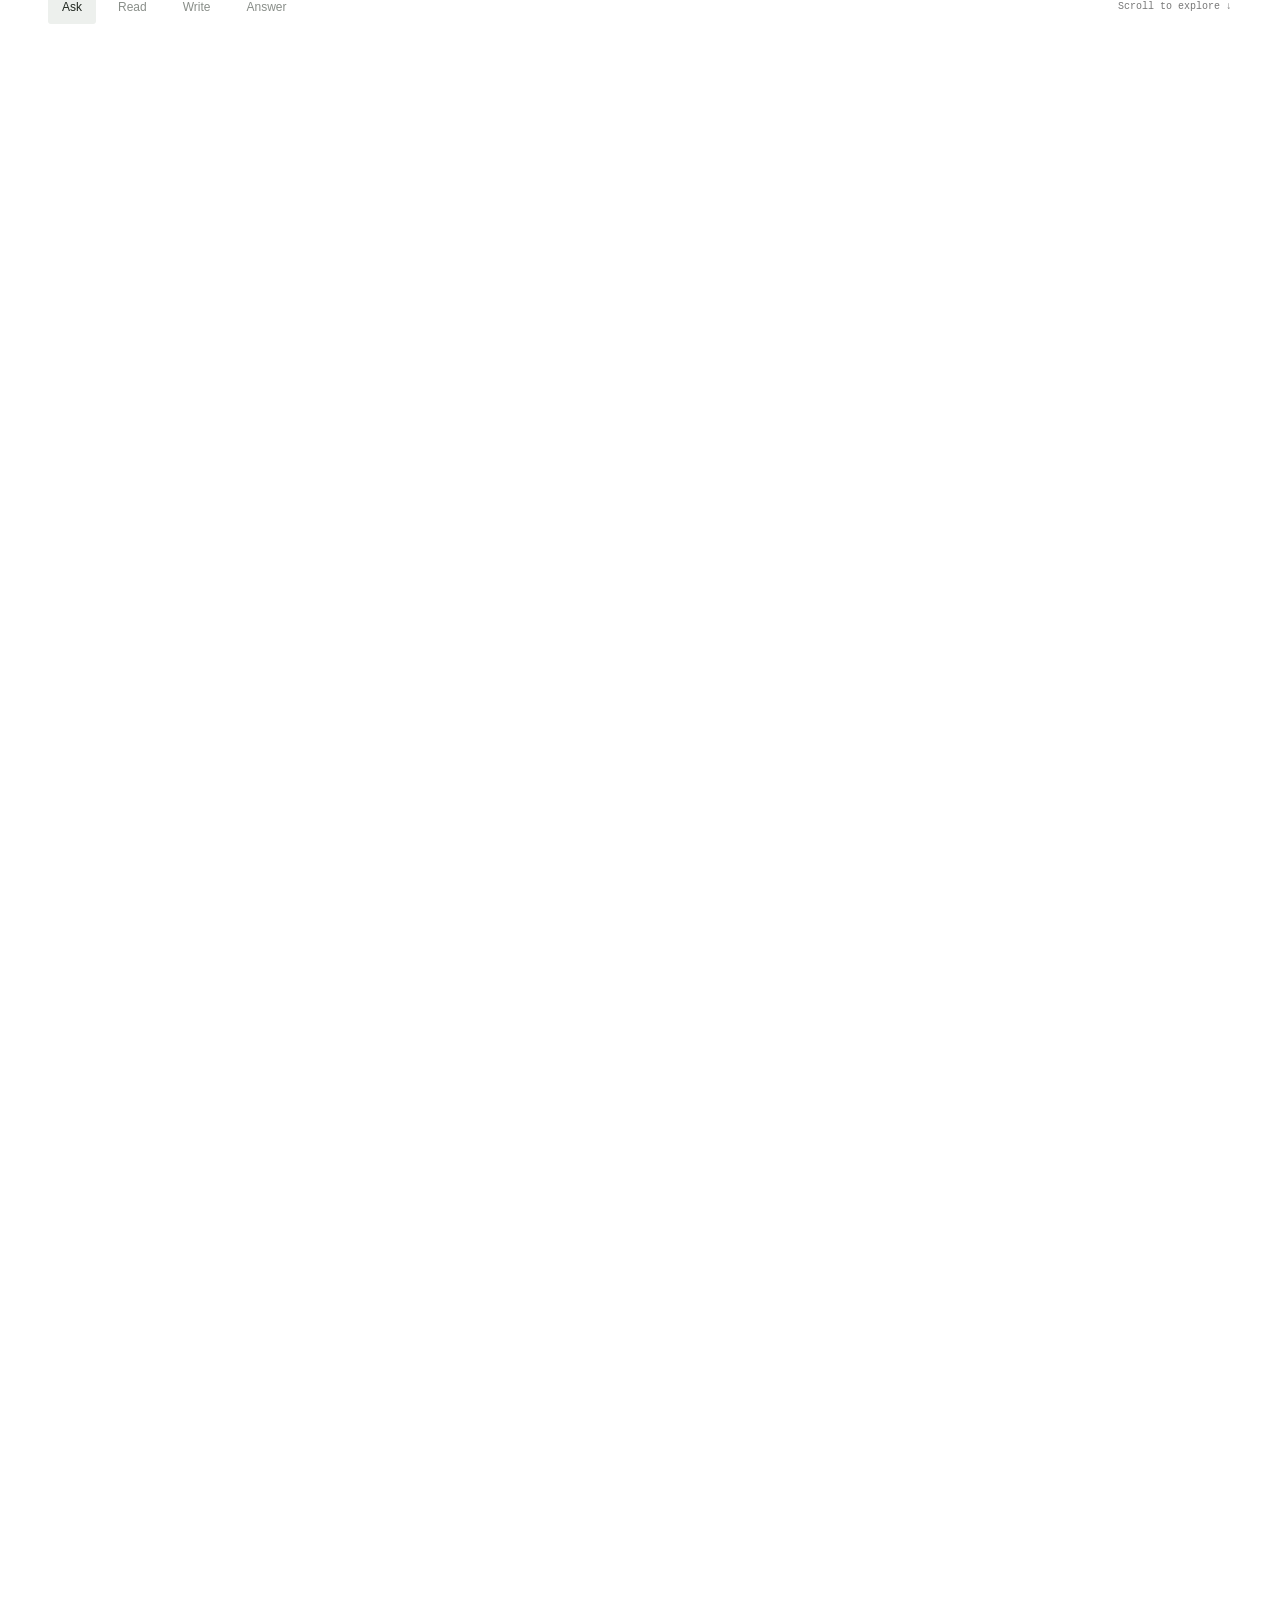
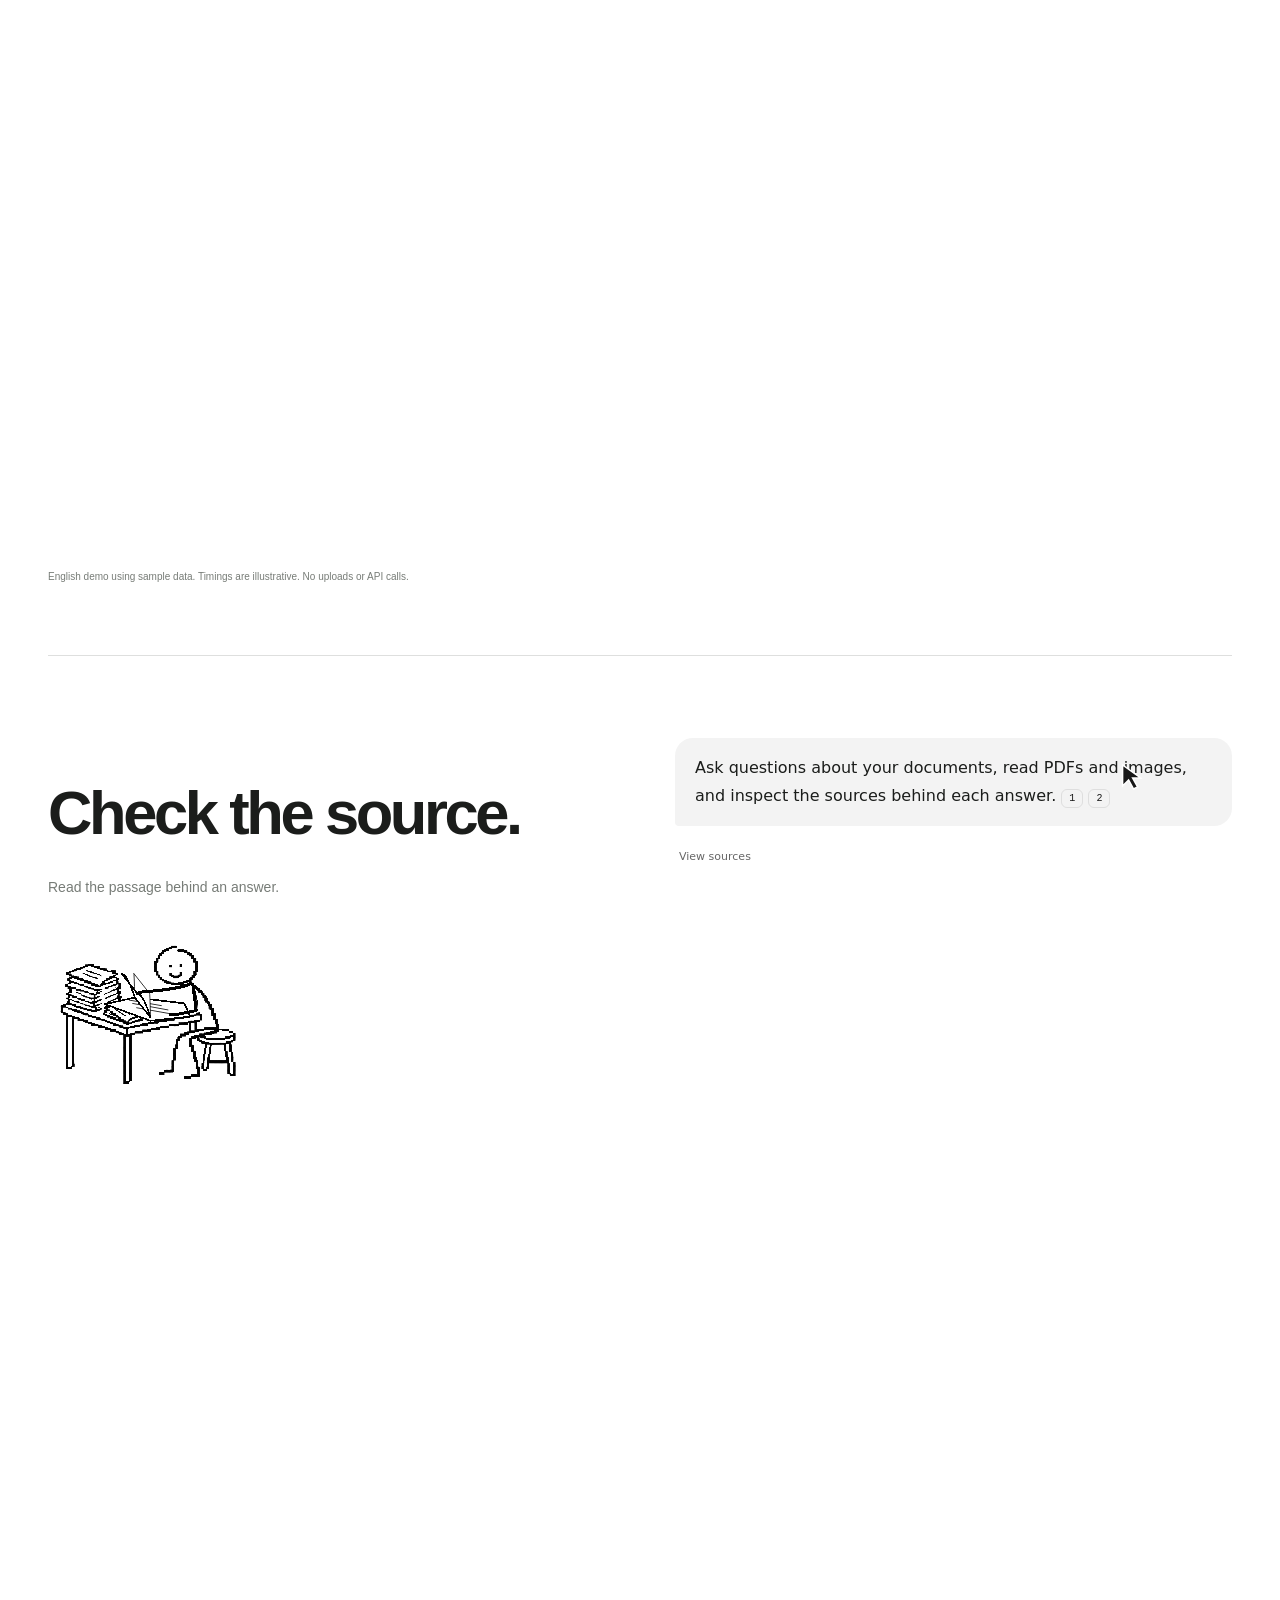
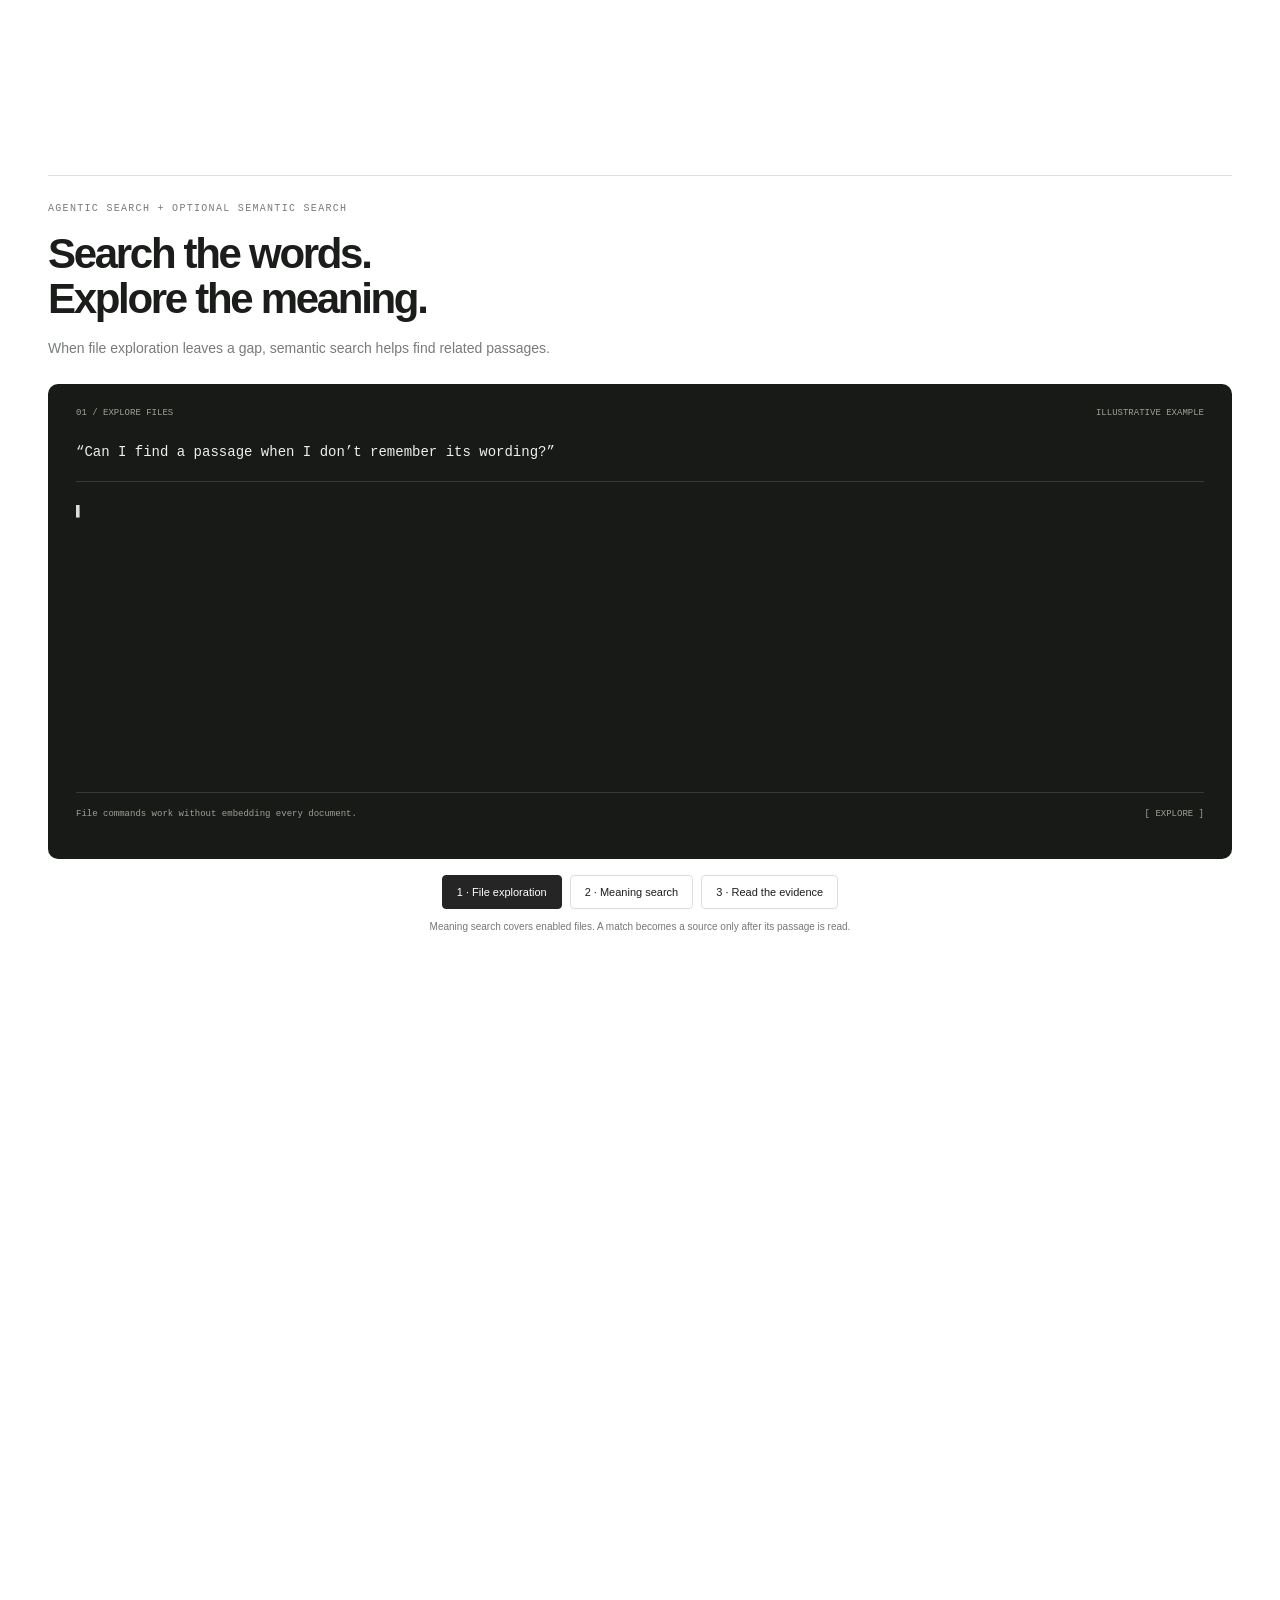
==== commit b7559ca1: "Remove redundant hero download link" ====
--- a/index.html
+++ b/index.html
@@ -14,7 +14,6 @@
 
 <h1 id="headline">Want me to<br><span>read that?</span></h1>
 <p class="lead">Ask questions about files in your folders.<br>Get answers with sources you can check.</p>
-<div class="hero-actions"><a class="text-link" href="#download">For Windows <span aria-hidden="true">↗</span></a></div>
 <div class="hero-footnote">WINDOWS x64 PREVIEW <span>·</span> BRING YOUR OPENAI API KEY</div>
 <div id="hero-user" class="hero-user" aria-hidden="true"></div></section>
 <section id="how" class="story" aria-labelledby="story-title">
--- a/styles.css
+++ b/styles.css
@@ -1,4 +1,4 @@
-:root{color-scheme:light;--ink:#1b1d1b;--muted:#777c77;--line:#dedfde;--paper:#f5f6f5}*{box-sizing:border-box}html{scroll-behavior:smooth;scroll-padding-top:28px}body{margin:0;background:#fff;color:var(--ink);font-family:Arial,Helvetica,sans-serif;-webkit-font-smoothing:antialiased}a{color:inherit;text-decoration:none}button{font:inherit;color:inherit;cursor:pointer}button:disabled{cursor:default}a,button,summary{-webkit-tap-highlight-color:transparent}a:focus-visible,button:focus-visible,summary:focus-visible{outline:2px solid #7d897d;outline-offset:5px}[hidden]{display:none!important}.skip{position:fixed;top:-100px;background:white;padding:16px;z-index:9}.skip:focus{top:0}.masthead,main,footer{max-width:1320px;margin:auto}.masthead{display:flex;align-items:center;justify-content:space-between;padding:30px 48px}.brand{font-size:17px;line-height:1.05;font-weight:750;letter-spacing:-.6px}.brand span{color:#888}nav{display:flex;align-items:center;gap:30px;font-size:12px}.nav-download{border:1px solid var(--line);padding:12px 16px;border-radius:4px}.hero{text-align:center;padding:90px 24px 100px}.eyebrow,.demo-label,.hero-footnote,.terminal,.side-note,.file-count,.scene-caption,.paper-top,.paper-lines,.paper-bottom,.workflow-list article>span,.release-status,footer>span{font-family:ui-monospace,Consolas,monospace}.eyebrow{font-size:10px;letter-spacing:.13em;font-weight:500;color:var(--muted);line-height:1.7}.tiny-square{display:inline-block;width:6px;height:6px;background:var(--ink);margin:0 8px 1px 0}h1{font-size:clamp(64px,7.5vw,108px);font-weight:550;letter-spacing:-.07em;line-height:.99;margin:32px 0}h1 span{color:#7e847e}.lead{font-size:18px;line-height:1.65;letter-spacing:-.3px;color:#5c615c}.hero-actions{display:flex;gap:26px;justify-content:center;align-items:center;margin-top:28px}.button{display:inline-flex;align-items:center;justify-content:center;gap:10px;padding:15px 20px;border-radius:4px;font-size:13px;line-height:18px}.primary{color:white;background:var(--ink)}.primary:hover{background:#404540}.text-link{font-size:13px;border-bottom:1px solid #bbb;padding:7px 0}.hero-footnote{font-size:9px;letter-spacing:.06em;color:var(--muted);margin-top:26px}.hero-footnote span{padding:0 9px}.story,.evidence,.workflow,.before,.download{margin:0 48px}.section-top{display:flex;align-items:center;justify-content:space-between;border-top:1px solid var(--line);padding-top:25px}.demo-label{font-size:9px;letter-spacing:.05em;color:var(--muted)}.story-heading{display:flex;align-items:end;justify-content:space-between;margin:25px 0 35px}h2{font-size:clamp(32px,4vw,52px);line-height:1.08;letter-spacing:-.055em;font-weight:550;margin:0}.story-heading>p{font-size:14px;line-height:1.7;color:var(--muted);margin:0}.stage{display:grid;grid-template-columns:1fr 1fr;border:1px solid var(--line);border-radius:9px;overflow:hidden;min-height:465px;background:#fff}.human-side{position:relative;padding:26px;min-width:0;min-height:465px}.desk-label{display:flex;align-items:center;gap:9px;font:12px ui-monospace,monospace}.square-outline{width:13px;height:10px;display:inline-block;border:1px solid var(--ink)}.file-count{margin-left:auto;color:var(--muted);font-size:10px}.files{display:flex;flex-wrap:wrap;gap:8px;margin-top:18px;max-width:360px}.files span{font:10px ui-monospace,monospace;padding:7px 9px;border:1px solid var(--line);background:#fafbfa}.bubble{position:relative;z-index:1;margin:30px 0 0 auto;max-width:260px;font-size:18px;line-height:1.5;letter-spacing:-.5px}.user-art{position:absolute;bottom:70px;left:26px;width:230px;height:170px}.character-art{display:block;width:100%;height:100%;image-rendering:pixelated}.composer{position:absolute;bottom:33px;left:26px;right:26px;display:flex;align-items:center;gap:12px;border:1px solid #ccc;border-radius:30px;padding:9px 10px 9px 15px;font-size:10px;color:#777}.send-icon{background:var(--ink);color:#fff;width:25px;height:25px;display:grid;place-items:center;border-radius:50%;font-size:17px;flex:none;margin-left:auto}.side-note{position:absolute;bottom:12px;left:26px;font-size:8px;letter-spacing:.12em;color:var(--muted)}.terminal{background:#191c19;color:#e1e5e1;position:relative;padding:24px;min-width:0;min-height:465px;font-size:11px}.terminal-head{display:flex;justify-content:space-between;border-bottom:1px solid #383d38;padding-bottom:18px;font-size:10px}.terminal-head>span:last-child{color:#a1ada1;font-size:9px}.terminal-dot{display:inline-block;width:5px;height:5px;background:#b2c0b2;margin-right:7px}.terminal-content{position:relative;z-index:1}.terminal-content>p{font-size:11px;color:#a9b1a9;margin:22px 0}.logs{list-style:none;padding:0;margin:24px 0;display:grid;gap:14px}.logs li{display:flex;align-items:center;gap:12px;color:#717971}.logs li.complete{color:#c7d1c7}.logs li.active{color:#fff}.log-mark{font-size:9px;min-width:49px;white-space:pre}.bot-art{position:absolute;right:22px;bottom:28px;width:145px;height:145px;filter:invert(1);mix-blend-mode:screen;pointer-events:none}.terminal .side-note{color:#7f897f}.demo-answer{padding:12px 0 135px;line-height:1.8}.demo-answer p{margin:0}.citation{font:10px ui-monospace,monospace;padding:3px 7px;border:1px solid #667066;background:none;color:#e1e5e1;border-radius:3px}.demo-source{padding:12px;border-left:1px solid #8a998a;margin:13px 0 0;background:#252b25}.demo-source>span{font-size:9px;color:#aebbae}.demo-source blockquote{margin:8px 0 0;font-size:10px}.playback{display:flex;justify-content:space-between;gap:15px;align-items:center;padding:20px 0}.steps{display:flex;gap:8px}.steps button{border:0;background:none;color:#898e89;padding:10px 14px;font-size:12px;border-radius:3px}.steps button span{font:9px ui-monospace,monospace;margin-right:8px}.steps button[aria-current=step]{background:#edf0ed;color:#202720}.play-button{border:1px solid #cdd1cd;background:white;font-size:11px;padding:11px 16px;border-radius:3px;min-width:112px}.play-button:hover{background:#f2f4f2}.demo-note{font-size:10px;color:var(--muted);margin:0 0 70px;line-height:1.7}.evidence{display:grid;grid-template-columns:1fr 1fr;gap:70px;padding:100px 0;border-top:1px solid var(--line);align-items:center}.evidence h2{font-size:clamp(40px,4.8vw,64px);margin-top:28px}.body-copy{font-size:14px;color:var(--muted);line-height:1.9;margin-top:28px}.paper{border:1px solid #ccc;background:#fff;box-shadow:8px 8px 0 #f2f3f2;transform:rotate(-2deg);padding:24px 0}.paper-top{padding:0 22px 24px;display:flex;justify-content:space-between;font-size:11px}.paper-top>span{font-size:8px;color:var(--muted)}.paper-lines p{font-size:11px;line-height:1.9;padding:7px 16px;margin:0;overflow-wrap:anywhere}.paper-lines p>span{color:#9a9e9a;margin-right:22px;font-size:9px}.highlight{background:#edf0ed}.paper-bottom{border-top:1px solid var(--line);margin:20px 22px 0;padding-top:18px;font-size:10px}.source-number{display:inline-grid;place-items:center;border:1px solid #abb2ab;width:19px;height:19px;border-radius:3px;margin-right:8px}.workflow{border-top:1px solid var(--line);padding:75px 0}.workflow h2{margin-top:24px}.workflow-list{display:grid;grid-template-columns:repeat(3,1fr);gap:40px;margin-top:50px}.workflow-list article{border-top:1px solid #adb4ad;padding-top:18px}.workflow-list article>span{font-size:10px;color:var(--muted)}h3{font-size:20px;letter-spacing:-.6px;font-weight:550}.workflow-list p{font-size:13px;line-height:1.85;color:#686e68}.before{display:grid;grid-template-columns:1fr 1.3fr;column-gap:70px;border-top:1px solid var(--line);padding:80px 0}.before>.eyebrow{grid-column:1/-1;margin-bottom:30px}.conditions details{border-top:1px solid var(--line);padding:20px 0}.conditions details:last-child{border-bottom:1px solid var(--line)}summary{list-style:none;cursor:pointer;font-size:14px;display:flex;gap:12px;justify-content:space-between;line-height:1.5}summary::-webkit-details-marker{display:none}summary>span{color:#7d847d}details[open] summary>span{transform:rotate(45deg)}details p{font-size:12px;color:#747a74;line-height:1.8;padding-right:25px;margin-bottom:0}.download{text-align:center;padding:95px 20px 110px;background:#f5f6f5;border:1px solid var(--line)}.download h2{margin:30px 0}.download>p{font-size:13px;color:#676d67}.release-status{display:block;font-size:10px;color:#777e77;margin:25px 0}.download .text-link{display:inline-block}footer{display:flex;justify-content:space-between;align-items:center;gap:25px;padding:40px 48px;font-size:11px}footer .brand{font-size:13px}footer>span{font-size:8px;color:#8a8f8a}.sr-only{position:absolute;width:1px;height:1px;overflow:hidden;clip-path:inset(50%);white-space:nowrap}@keyframes signal{to{opacity:.35}}@media(max-width:900px){.masthead{padding:24px}.story,.evidence,.workflow,.before,.download{margin-left:24px;margin-right:24px}.hero{padding:65px 24px 75px}h1{font-size:80px}.user-art{width:185px;height:140px;left:18px}.human-side,.terminal{padding:20px}.bubble{font-size:16px}.evidence{gap:35px}.before{column-gap:35px}.steps button{padding:9px}.bot-art{width:120px;height:120px}footer{padding:30px 24px}}@media(max-width:600px){.masthead{padding:20px}.brand{font-size:15px}nav{gap:15px}nav>a:not(.nav-download){display:none}.nav-download{font-size:10px;padding:10px}.hero{padding:60px 20px 65px}h1{font-size:clamp(53px,12vw,72px)}.lead{font-size:15px}.eyebrow{font-size:8px}.hero-footnote{font-size:8px}.hero-actions{gap:20px}.story,.evidence,.workflow,.before,.download{margin-left:20px;margin-right:20px}.story-heading{display:block}.story-heading>p{margin-top:20px;font-size:12px}.section-top{gap:12px}.demo-label{font-size:7px}.stage{grid-template-columns:1fr}.human-side{min-height:415px}.user-art{width:200px;height:150px;bottom:58px}.bubble{margin-top:22px;font-size:15px;max-width:215px}.files span{font-size:8px}.terminal{min-height:360px}.composer{left:18px;right:18px;font-size:9px}.terminal-content>p{margin:18px 0}.logs{margin:18px 0}.playback{align-items:stretch;flex-direction:column}.steps{justify-content:space-between;gap:0}.steps button{padding:9px 7px}.play-button{align-self:end}.demo-note{margin-bottom:50px}.evidence{grid-template-columns:1fr;padding:55px 0;gap:35px}.evidence h2{font-size:44px}.paper{transform:rotate(-1deg)}.paper-lines p{font-size:10px}.workflow{padding:50px 0}.workflow-list{grid-template-columns:1fr;gap:20px;margin-top:30px}.workflow-list h3{margin:14px 0}.before{grid-template-columns:1fr;padding:50px 0}.before h2{margin-bottom:25px}.download{padding:60px 20px}.download h2{font-size:33px}footer{flex-wrap:wrap;padding:30px 20px}footer>span{order:3;width:100%}}@media(prefers-reduced-motion:reduce){html{scroll-behavior:auto}.logs li.active .log-mark{animation:none}}
+:root{color-scheme:light;--ink:#1b1d1b;--muted:#777c77;--line:#dedfde;--paper:#f5f6f5}*{box-sizing:border-box}html{scroll-behavior:smooth;scroll-padding-top:28px}body{margin:0;background:#fff;color:var(--ink);font-family:Arial,Helvetica,sans-serif;-webkit-font-smoothing:antialiased}a{color:inherit;text-decoration:none}button{font:inherit;color:inherit;cursor:pointer}button:disabled{cursor:default}a,button,summary{-webkit-tap-highlight-color:transparent}a:focus-visible,button:focus-visible,summary:focus-visible{outline:2px solid #7d897d;outline-offset:5px}[hidden]{display:none!important}.skip{position:fixed;top:-100px;background:white;padding:16px;z-index:9}.skip:focus{top:0}.masthead,main,footer{max-width:1320px;margin:auto}.masthead{display:flex;align-items:center;justify-content:space-between;padding:30px 48px}.brand{font-size:17px;line-height:1.05;font-weight:750;letter-spacing:-.6px}.brand span{color:#888}nav{display:flex;align-items:center;gap:30px;font-size:12px}.nav-download{border:1px solid var(--line);padding:12px 16px;border-radius:4px}.hero{text-align:center;padding:90px 24px 100px}.eyebrow,.demo-label,.hero-footnote,.terminal,.side-note,.file-count,.scene-caption,.paper-top,.paper-lines,.paper-bottom,.workflow-list article>span,.release-status,footer>span{font-family:ui-monospace,Consolas,monospace}.eyebrow{font-size:10px;letter-spacing:.13em;font-weight:500;color:var(--muted);line-height:1.7}.tiny-square{display:inline-block;width:6px;height:6px;background:var(--ink);margin:0 8px 1px 0}h1{font-size:clamp(64px,7.5vw,108px);font-weight:550;letter-spacing:-.07em;line-height:.99;margin:32px 0}h1 span{color:#7e847e}.lead{font-size:18px;line-height:1.65;letter-spacing:-.3px;color:#5c615c}.button{display:inline-flex;align-items:center;justify-content:center;gap:10px;padding:15px 20px;border-radius:4px;font-size:13px;line-height:18px}.primary{color:white;background:var(--ink)}.primary:hover{background:#404540}.text-link{font-size:13px;border-bottom:1px solid #bbb;padding:7px 0}.hero-footnote{font-size:9px;letter-spacing:.06em;color:var(--muted);margin-top:26px}.hero-footnote span{padding:0 9px}.story,.evidence,.workflow,.before,.download{margin:0 48px}.section-top{display:flex;align-items:center;justify-content:space-between;border-top:1px solid var(--line);padding-top:25px}.demo-label{font-size:9px;letter-spacing:.05em;color:var(--muted)}.story-heading{display:flex;align-items:end;justify-content:space-between;margin:25px 0 35px}h2{font-size:clamp(32px,4vw,52px);line-height:1.08;letter-spacing:-.055em;font-weight:550;margin:0}.story-heading>p{font-size:14px;line-height:1.7;color:var(--muted);margin:0}.stage{display:grid;grid-template-columns:1fr 1fr;border:1px solid var(--line);border-radius:9px;overflow:hidden;min-height:465px;background:#fff}.human-side{position:relative;padding:26px;min-width:0;min-height:465px}.desk-label{display:flex;align-items:center;gap:9px;font:12px ui-monospace,monospace}.square-outline{width:13px;height:10px;display:inline-block;border:1px solid var(--ink)}.file-count{margin-left:auto;color:var(--muted);font-size:10px}.files{display:flex;flex-wrap:wrap;gap:8px;margin-top:18px;max-width:360px}.files span{font:10px ui-monospace,monospace;padding:7px 9px;border:1px solid var(--line);background:#fafbfa}.bubble{position:relative;z-index:1;margin:30px 0 0 auto;max-width:260px;font-size:18px;line-height:1.5;letter-spacing:-.5px}.user-art{position:absolute;bottom:70px;left:26px;width:230px;height:170px}.character-art{display:block;width:100%;height:100%;image-rendering:pixelated}.composer{position:absolute;bottom:33px;left:26px;right:26px;display:flex;align-items:center;gap:12px;border:1px solid #ccc;border-radius:30px;padding:9px 10px 9px 15px;font-size:10px;color:#777}.send-icon{background:var(--ink);color:#fff;width:25px;height:25px;display:grid;place-items:center;border-radius:50%;font-size:17px;flex:none;margin-left:auto}.side-note{position:absolute;bottom:12px;left:26px;font-size:8px;letter-spacing:.12em;color:var(--muted)}.terminal{background:#191c19;color:#e1e5e1;position:relative;padding:24px;min-width:0;min-height:465px;font-size:11px}.terminal-head{display:flex;justify-content:space-between;border-bottom:1px solid #383d38;padding-bottom:18px;font-size:10px}.terminal-head>span:last-child{color:#a1ada1;font-size:9px}.terminal-dot{display:inline-block;width:5px;height:5px;background:#b2c0b2;margin-right:7px}.terminal-content{position:relative;z-index:1}.terminal-content>p{font-size:11px;color:#a9b1a9;margin:22px 0}.logs{list-style:none;padding:0;margin:24px 0;display:grid;gap:14px}.logs li{display:flex;align-items:center;gap:12px;color:#717971}.logs li.complete{color:#c7d1c7}.logs li.active{color:#fff}.log-mark{font-size:9px;min-width:49px;white-space:pre}.bot-art{position:absolute;right:22px;bottom:28px;width:145px;height:145px;filter:invert(1);mix-blend-mode:screen;pointer-events:none}.terminal .side-note{color:#7f897f}.demo-answer{padding:12px 0 135px;line-height:1.8}.demo-answer p{margin:0}.citation{font:10px ui-monospace,monospace;padding:3px 7px;border:1px solid #667066;background:none;color:#e1e5e1;border-radius:3px}.demo-source{padding:12px;border-left:1px solid #8a998a;margin:13px 0 0;background:#252b25}.demo-source>span{font-size:9px;color:#aebbae}.demo-source blockquote{margin:8px 0 0;font-size:10px}.playback{display:flex;justify-content:space-between;gap:15px;align-items:center;padding:20px 0}.steps{display:flex;gap:8px}.steps button{border:0;background:none;color:#898e89;padding:10px 14px;font-size:12px;border-radius:3px}.steps button span{font:9px ui-monospace,monospace;margin-right:8px}.steps button[aria-current=step]{background:#edf0ed;color:#202720}.play-button{border:1px solid #cdd1cd;background:white;font-size:11px;padding:11px 16px;border-radius:3px;min-width:112px}.play-button:hover{background:#f2f4f2}.demo-note{font-size:10px;color:var(--muted);margin:0 0 70px;line-height:1.7}.evidence{display:grid;grid-template-columns:1fr 1fr;gap:70px;padding:100px 0;border-top:1px solid var(--line);align-items:center}.evidence h2{font-size:clamp(40px,4.8vw,64px);margin-top:28px}.body-copy{font-size:14px;color:var(--muted);line-height:1.9;margin-top:28px}.paper{border:1px solid #ccc;background:#fff;box-shadow:8px 8px 0 #f2f3f2;transform:rotate(-2deg);padding:24px 0}.paper-top{padding:0 22px 24px;display:flex;justify-content:space-between;font-size:11px}.paper-top>span{font-size:8px;color:var(--muted)}.paper-lines p{font-size:11px;line-height:1.9;padding:7px 16px;margin:0;overflow-wrap:anywhere}.paper-lines p>span{color:#9a9e9a;margin-right:22px;font-size:9px}.highlight{background:#edf0ed}.paper-bottom{border-top:1px solid var(--line);margin:20px 22px 0;padding-top:18px;font-size:10px}.source-number{display:inline-grid;place-items:center;border:1px solid #abb2ab;width:19px;height:19px;border-radius:3px;margin-right:8px}.workflow{border-top:1px solid var(--line);padding:75px 0}.workflow h2{margin-top:24px}.workflow-list{display:grid;grid-template-columns:repeat(3,1fr);gap:40px;margin-top:50px}.workflow-list article{border-top:1px solid #adb4ad;padding-top:18px}.workflow-list article>span{font-size:10px;color:var(--muted)}h3{font-size:20px;letter-spacing:-.6px;font-weight:550}.workflow-list p{font-size:13px;line-height:1.85;color:#686e68}.before{display:grid;grid-template-columns:1fr 1.3fr;column-gap:70px;border-top:1px solid var(--line);padding:80px 0}.before>.eyebrow{grid-column:1/-1;margin-bottom:30px}.conditions details{border-top:1px solid var(--line);padding:20px 0}.conditions details:last-child{border-bottom:1px solid var(--line)}summary{list-style:none;cursor:pointer;font-size:14px;display:flex;gap:12px;justify-content:space-between;line-height:1.5}summary::-webkit-details-marker{display:none}summary>span{color:#7d847d}details[open] summary>span{transform:rotate(45deg)}details p{font-size:12px;color:#747a74;line-height:1.8;padding-right:25px;margin-bottom:0}.download{text-align:center;padding:95px 20px 110px;background:#f5f6f5;border:1px solid var(--line)}.download h2{margin:30px 0}.download>p{font-size:13px;color:#676d67}.release-status{display:block;font-size:10px;color:#777e77;margin:25px 0}.download .text-link{display:inline-block}footer{display:flex;justify-content:space-between;align-items:center;gap:25px;padding:40px 48px;font-size:11px}footer .brand{font-size:13px}footer>span{font-size:8px;color:#8a8f8a}.sr-only{position:absolute;width:1px;height:1px;overflow:hidden;clip-path:inset(50%);white-space:nowrap}@keyframes signal{to{opacity:.35}}@media(max-width:900px){.masthead{padding:24px}.story,.evidence,.workflow,.before,.download{margin-left:24px;margin-right:24px}.hero{padding:65px 24px 75px}h1{font-size:80px}.user-art{width:185px;height:140px;left:18px}.human-side,.terminal{padding:20px}.bubble{font-size:16px}.evidence{gap:35px}.before{column-gap:35px}.steps button{padding:9px}.bot-art{width:120px;height:120px}footer{padding:30px 24px}}@media(max-width:600px){.masthead{padding:20px}.brand{font-size:15px}nav{gap:15px}nav>a:not(.nav-download){display:none}.nav-download{font-size:10px;padding:10px}.hero{padding:60px 20px 65px}h1{font-size:clamp(53px,12vw,72px)}.lead{font-size:15px}.eyebrow{font-size:8px}.hero-footnote{font-size:8px}.story,.evidence,.workflow,.before,.download{margin-left:20px;margin-right:20px}.story-heading{display:block}.story-heading>p{margin-top:20px;font-size:12px}.section-top{gap:12px}.demo-label{font-size:7px}.stage{grid-template-columns:1fr}.human-side{min-height:415px}.user-art{width:200px;height:150px;bottom:58px}.bubble{margin-top:22px;font-size:15px;max-width:215px}.files span{font-size:8px}.terminal{min-height:360px}.composer{left:18px;right:18px;font-size:9px}.terminal-content>p{margin:18px 0}.logs{margin:18px 0}.playback{align-items:stretch;flex-direction:column}.steps{justify-content:space-between;gap:0}.steps button{padding:9px 7px}.play-button{align-self:end}.demo-note{margin-bottom:50px}.evidence{grid-template-columns:1fr;padding:55px 0;gap:35px}.evidence h2{font-size:44px}.paper{transform:rotate(-1deg)}.paper-lines p{font-size:10px}.workflow{padding:50px 0}.workflow-list{grid-template-columns:1fr;gap:20px;margin-top:30px}.workflow-list h3{margin:14px 0}.before{grid-template-columns:1fr;padding:50px 0}.before h2{margin-bottom:25px}.download{padding:60px 20px}.download h2{font-size:33px}footer{flex-wrap:wrap;padding:30px 20px}footer>span{order:3;width:100%}}@media(prefers-reduced-motion:reduce){html{scroll-behavior:auto}.logs li.active .log-mark{animation:none}}
 /* Motion study: restrained scroll-driven movement, no scroll capture. */
 .hero{padding-bottom:15px}.walkway{max-width:660px;margin:35px auto 0;height:180px;border-bottom:1px solid var(--line);overflow:hidden}.walkway canvas{display:block;width:100%;height:100%;object-fit:contain;image-rendering:pixelated}.motion-toggle{border:0;background:transparent;font-size:10px;color:#666;padding:10px 0}.motion-toggle:hover{text-decoration:underline}.bubble{font-family:ui-monospace,Consolas,monospace;font-size:17px;min-height:78px}.type-cursor{display:none;width:8px;height:1em;background:currentColor;margin-left:3px;vertical-align:-2px}.is-typing .type-cursor{display:inline-block}.composer{color:#757575}.evidence{--source-progress:1}.evidence .highlight{background:linear-gradient(to right,#e9ece9 calc(var(--source-progress)*100%),transparent 0)}#pointing-bot{display:block;width:210px;height:152px;image-rendering:pixelated;margin:12px 0 -22px 35px}.paper{will-change:transform}.before>.conditions{grid-column:2;grid-row:1}.play-button:disabled{opacity:.5}.motion-paused .log-mark{animation:none!important}.story-heading{margin-top:20px}.hero-footnote{font-size:9px}.download{padding:60px 20px}.download h2{margin:0 0 25px}.terminal-content>p{margin:16px 0}.demo-label{letter-spacing:0}.hero h1{margin-top:12px}.logs{margin-top:18px}
 @media(max-width:900px){nav{gap:16px}.bubble{font-size:14px}}@media(max-width:600px){.walkway{height:120px;margin-top:24px}.hero{padding-bottom:10px}nav{gap:12px}.motion-toggle{font-size:9px}.nav-download{padding:9px}.bubble{font-size:14px;min-height:90px;margin-top:20px;max-width:250px}.human-side{min-height:440px}#pointing-bot{width:165px;height:120px;margin-left:15px}.before>.conditions{grid-column:1;grid-row:auto}.evidence{gap:18px}.paper{will-change:auto}}
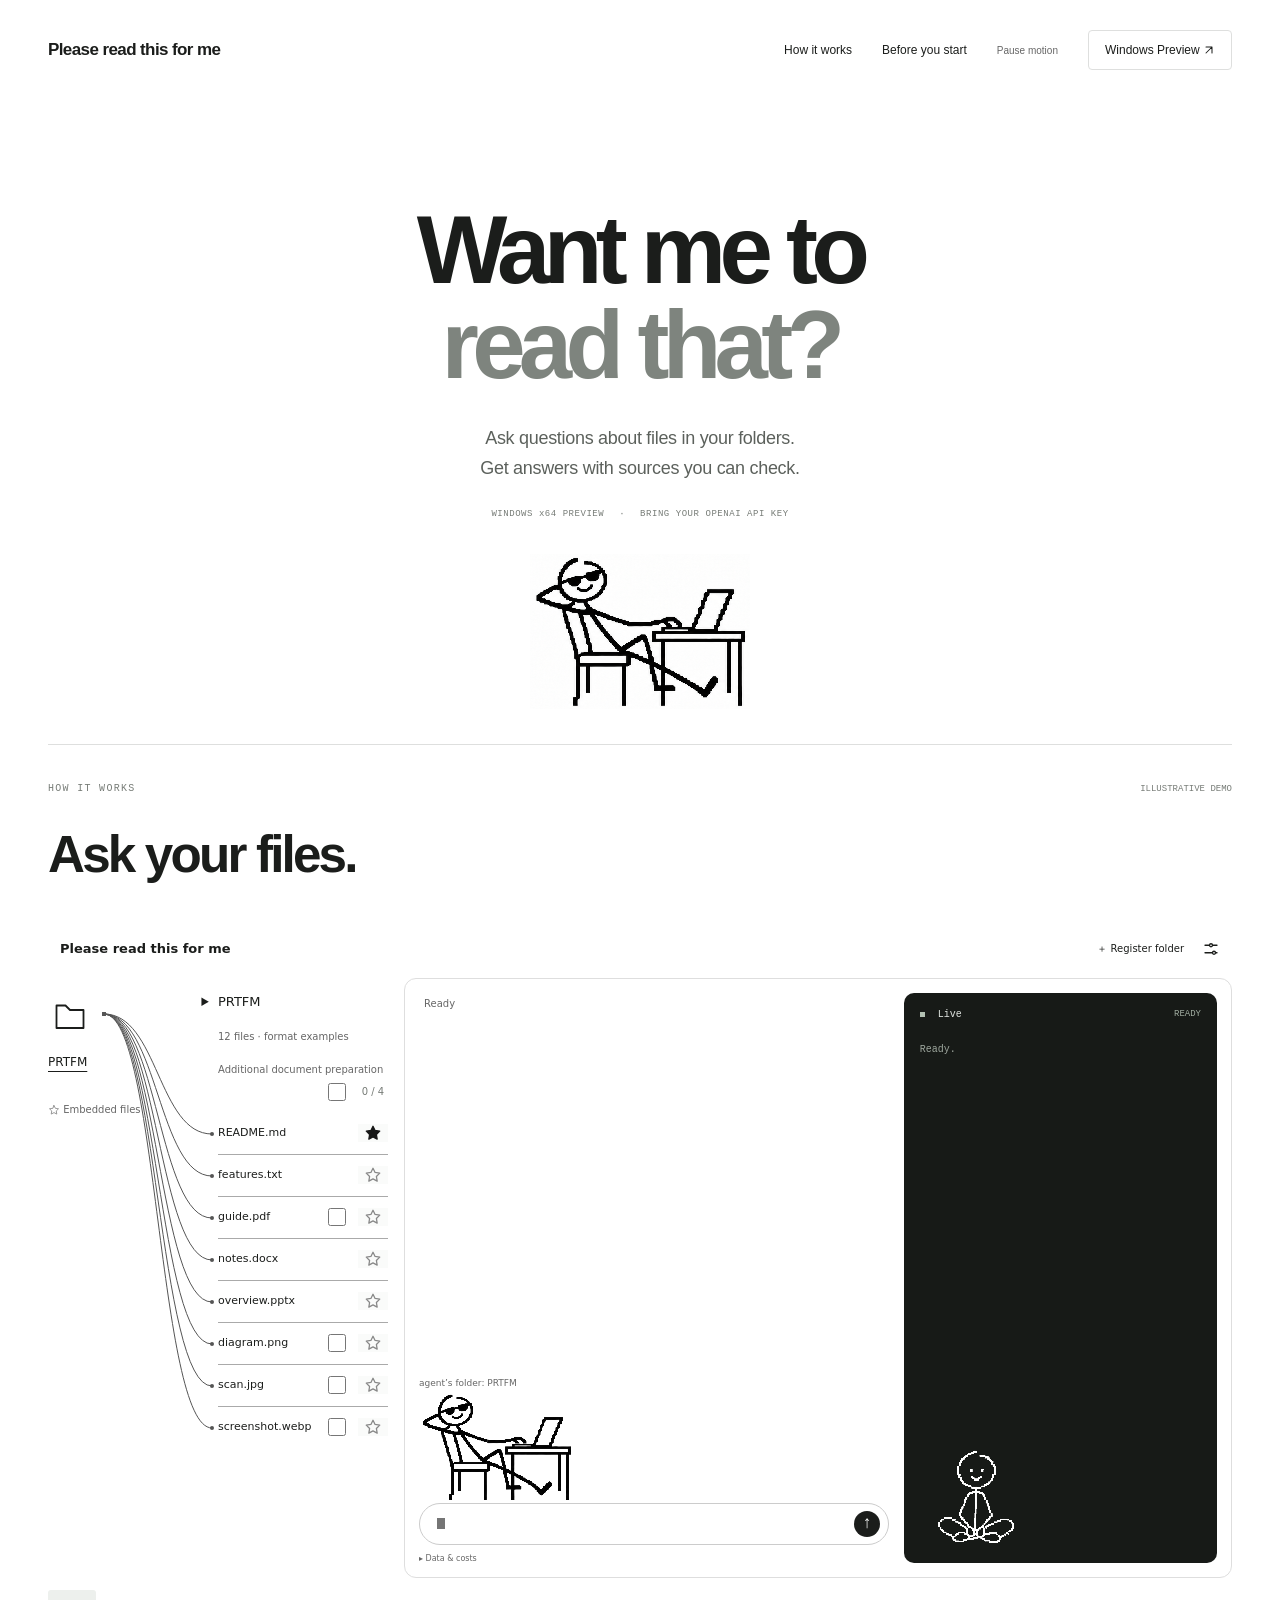
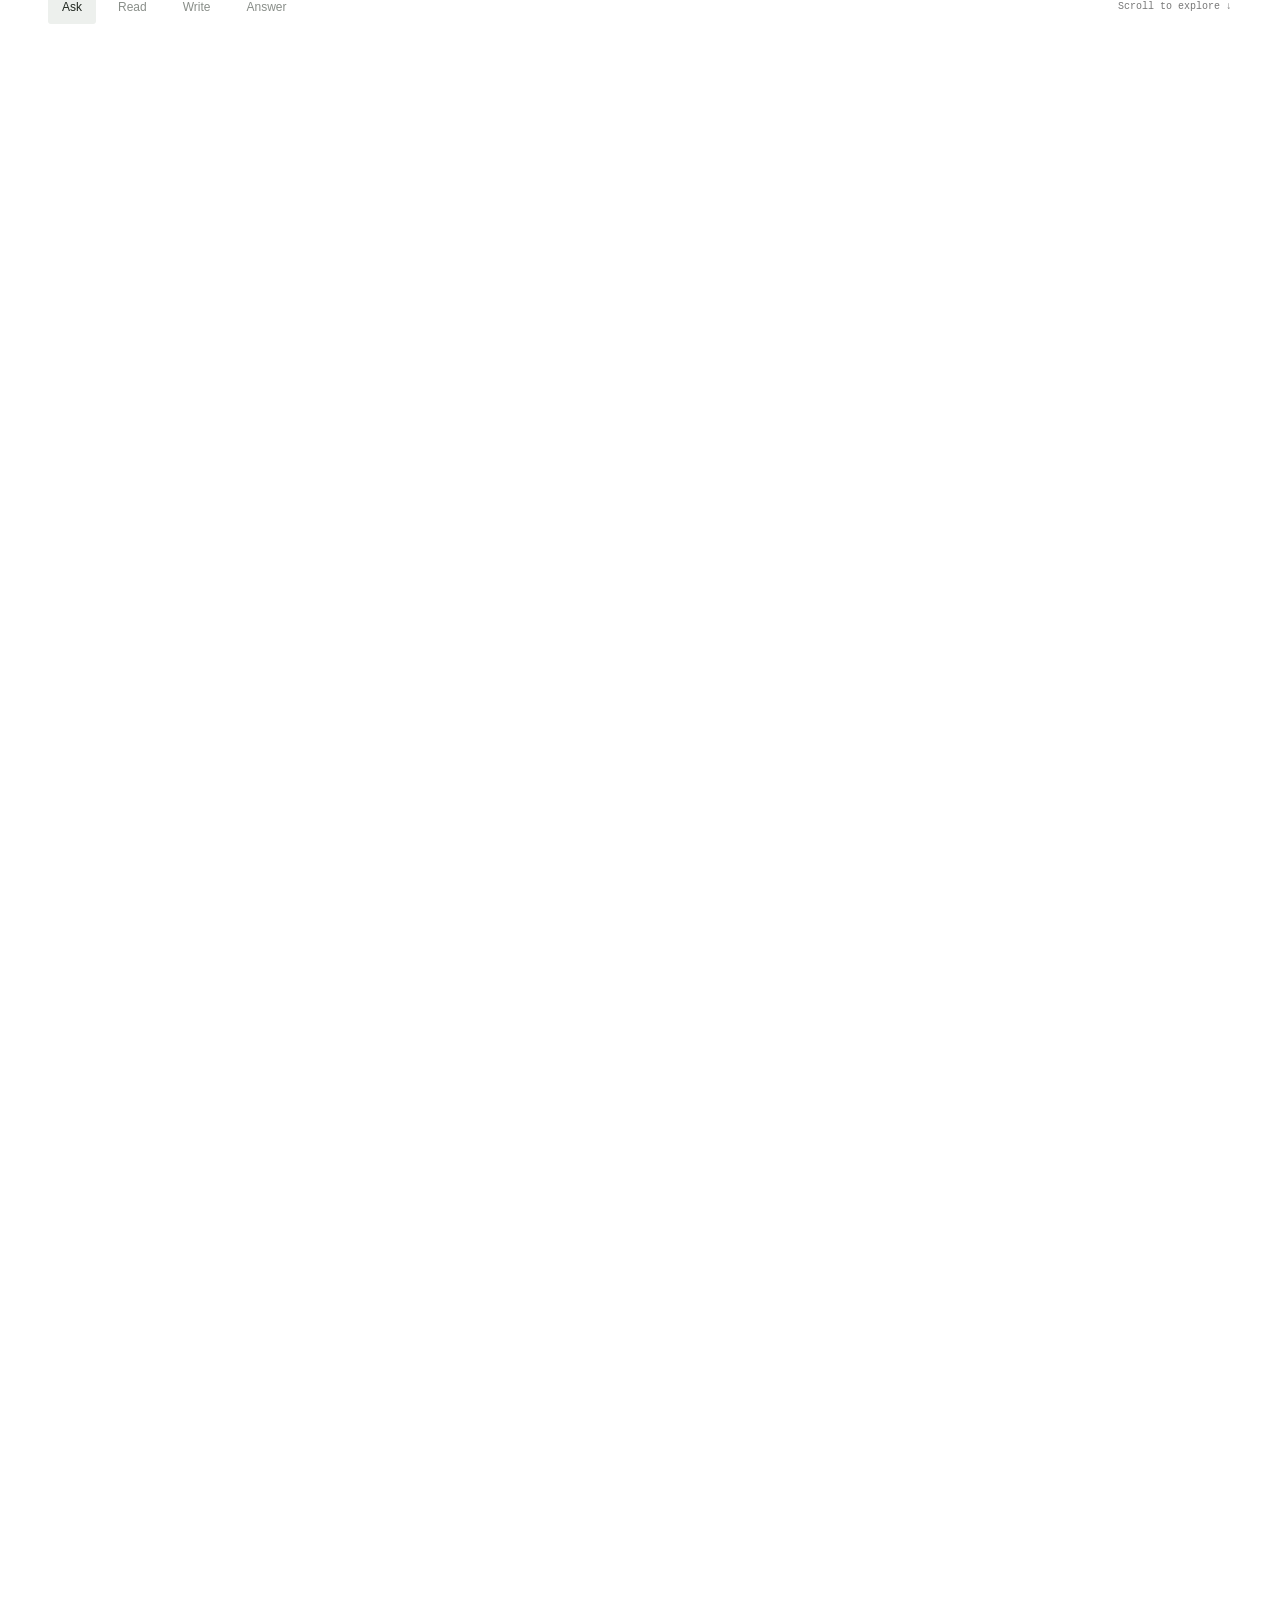
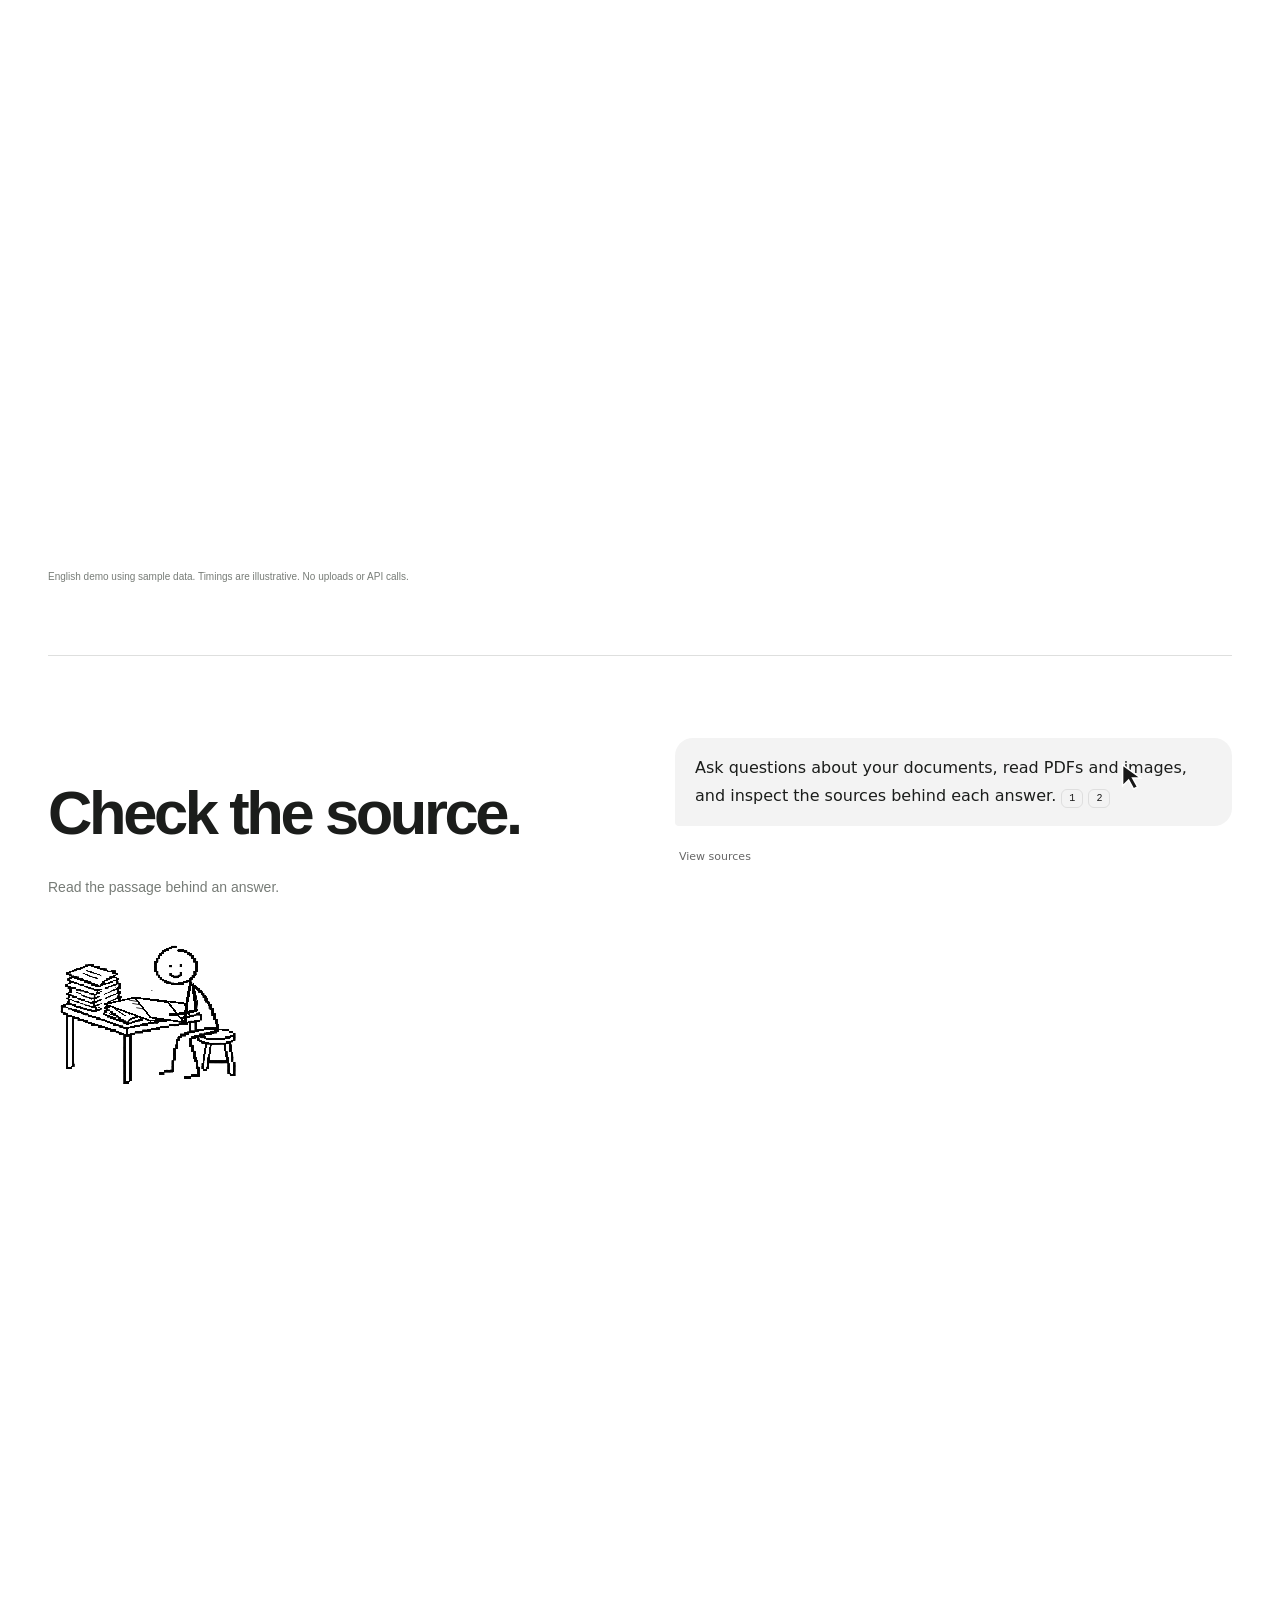
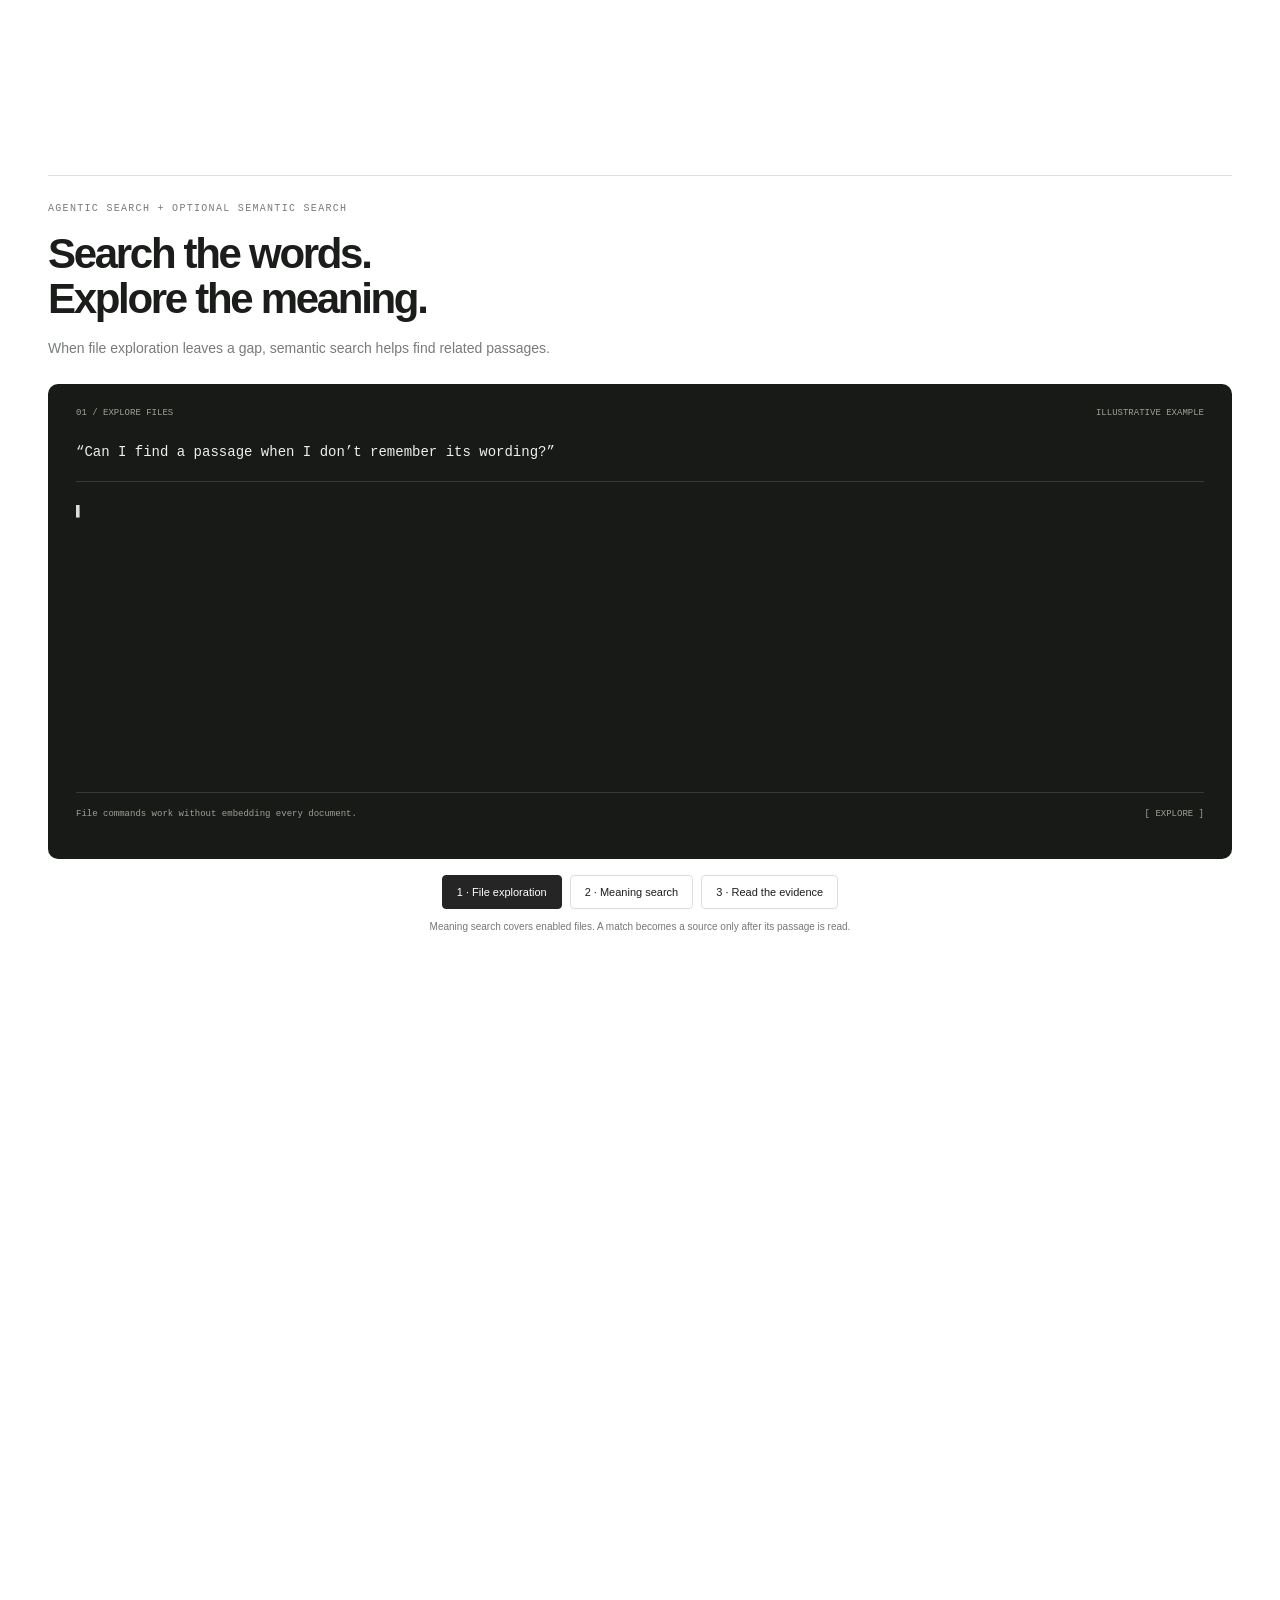
==== commit 8cd986ef: "Fix mascot loading and mobile arrows" ====
--- a/index.html
+++ b/index.html
@@ -8,7 +8,7 @@
 </head>
 <body>
 <a class="skip" href="#main">Skip to content</a>
-<header class="masthead"><a class="brand" href="#">Please read this for me</a><nav aria-label="Main navigation"><a href="#how">How it works</a><a href="#before">Before you start</a><button id="motion-toggle" class="motion-toggle" aria-pressed="false">Pause motion</button><a class="nav-download" href="#download">Windows Preview <span aria-hidden="true">↗</span></a></nav></header>
+<header class="masthead"><a class="brand" href="#">Please read this for me</a><nav aria-label="Main navigation"><a href="#how">How it works</a><a href="#before">Before you start</a><button id="motion-toggle" class="motion-toggle" aria-pressed="false">Pause motion</button><a class="nav-download" href="#download">Windows Preview <svg class="link-arrow" viewBox="0 0 16 16" aria-hidden="true" focusable="false"><path d="M4 12 12 4M4 4h8v8"/></svg></a></nav></header>
 <main id="main">
 <section class="hero" aria-labelledby="headline">
 
@@ -59,12 +59,12 @@
 </div></section>
 <section class="workflow" aria-labelledby="workflow-title"><h2 id="workflow-title">Start with a folder.</h2><div class="workflow-list"><article><span>01</span><h3>Pick a folder.</h3><p>Choose which folder and subfolders to explore.</p></article><article><span>02</span><h3>Prepare what needs it.</h3><p>Read text directly. Review costs before PDF or image preparation.</p></article><article><span>03</span><h3>Choose semantic search.</h3><p>Embed selected files. Other files remain searchable through basic exploration.</p></article></div></section>
 <section id="before" class="before" aria-labelledby="before-title"><h2 id="before-title">Before you start.</h2><div class="conditions"><details open><summary>Windows x64 Preview <span>+</span></summary><p>The desktop app is available for Windows x64 only. No macOS, iOS or Android app is currently provided.</p></details><details open><summary>Your OpenAI API key <span>+</span></summary><p>Bring your own OpenAI API key. API charges are separate. Never enter your key on this site.</p></details><details open><summary>Local storage. External model calls. <span>+</span></summary><p>App data stays in local storage. Model calls may send questions, chat context, document content and paths to OpenAI. Preparation and embedding show costs before execution.</p></details><details><summary>You manage the app data. <span>+</span></summary><p>Inspect and clean up storage in the app. Uninstalling does not delete app data.</p></details></div></section>
-<section id="download" class="download"><h2>Windows Preview</h2><a class="button primary" href="https://github.com/pleasereadthisforme/pleasereadthisforme/releases/download/v0.1.24/Please.read.this.for.me.Preview_0.1.24_x64-setup.exe"><span>Download for Windows</span></a><span class="release-status">v0.1.24 · Windows x64 · Unsigned installer</span><a href="https://github.com/pleasereadthisforme/pleasereadthisforme/releases/tag/v0.1.24" class="text-link">Release notes &amp; checksums</a><a href="https://github.com/pleasereadthisforme/pleasereadthisforme" class="text-link">Project on GitHub <span aria-hidden="true">↗</span></a></section>
+<section id="download" class="download"><h2>Windows Preview</h2><a class="button primary" href="https://github.com/pleasereadthisforme/pleasereadthisforme/releases/download/v0.1.25/Please.read.this.for.me.Preview_0.1.25_x64-setup.exe"><span>Download for Windows</span></a><span class="release-status">v0.1.25 · Windows x64 · Unsigned installer</span><a href="https://github.com/pleasereadthisforme/pleasereadthisforme/releases/tag/v0.1.25" class="text-link">Release notes &amp; checksums</a><a href="https://github.com/pleasereadthisforme/pleasereadthisforme" class="text-link">Project on GitHub <svg class="link-arrow" viewBox="0 0 16 16" aria-hidden="true" focusable="false"><path d="M4 12 12 4M4 4h8v8"/></svg></a></section>
 </main><footer id="site-footer" class="site-footer" aria-label="Site footer">
 <div class="footer-main">
 <div class="footer-identity"><a class="brand" href="#">Please read this for me.</a><div id="footer-mascot" class="footer-mascot" aria-hidden="true"></div></div>
 <nav class="footer-links" aria-label="Product"><h2>Product</h2><a href="#how">Overview</a><a href="#download">Download</a></nav>
-<nav class="footer-links" aria-label="Project"><h2>Project</h2><a href="https://github.com/pleasereadthisforme/pleasereadthisforme">GitHub <span aria-hidden="true">↗</span></a><a href="https://github.com/pleasereadthisforme/pleasereadthisforme/issues">Issues <span aria-hidden="true">↗</span></a></nav>
+<nav class="footer-links" aria-label="Project"><h2>Project</h2><a href="https://github.com/pleasereadthisforme/pleasereadthisforme">GitHub <svg class="link-arrow" viewBox="0 0 16 16" aria-hidden="true" focusable="false"><path d="M4 12 12 4M4 4h8v8"/></svg></a><a href="https://github.com/pleasereadthisforme/pleasereadthisforme/issues">Issues <svg class="link-arrow" viewBox="0 0 16 16" aria-hidden="true" focusable="false"><path d="M4 12 12 4M4 4h8v8"/></svg></a></nav>
 </div>
 <div class="footer-bottom"><span>© 2026 ayaan</span><a href="licensing.html">AGPL-3.0-only</a><div class="footer-policies"><a href="privacy.html">Privacy</a><a href="terms.html">Terms</a></div><a class="footer-top" href="#">↑ Top</a></div>
 </footer>
--- a/styles.css
+++ b/styles.css
@@ -129,3 +129,6 @@
 
 /* Disable browser anchoring while the active log is followed explicitly. */
 .stage .terminal-content{overflow-anchor:none}
+
+/* Keep link arrows consistent across desktop and mobile emoji fonts. */
+.link-arrow{display:inline-block;width:1em;height:1em;vertical-align:-.125em;fill:none;stroke:currentColor;stroke-width:1.35;stroke-linecap:round;stroke-linejoin:round}
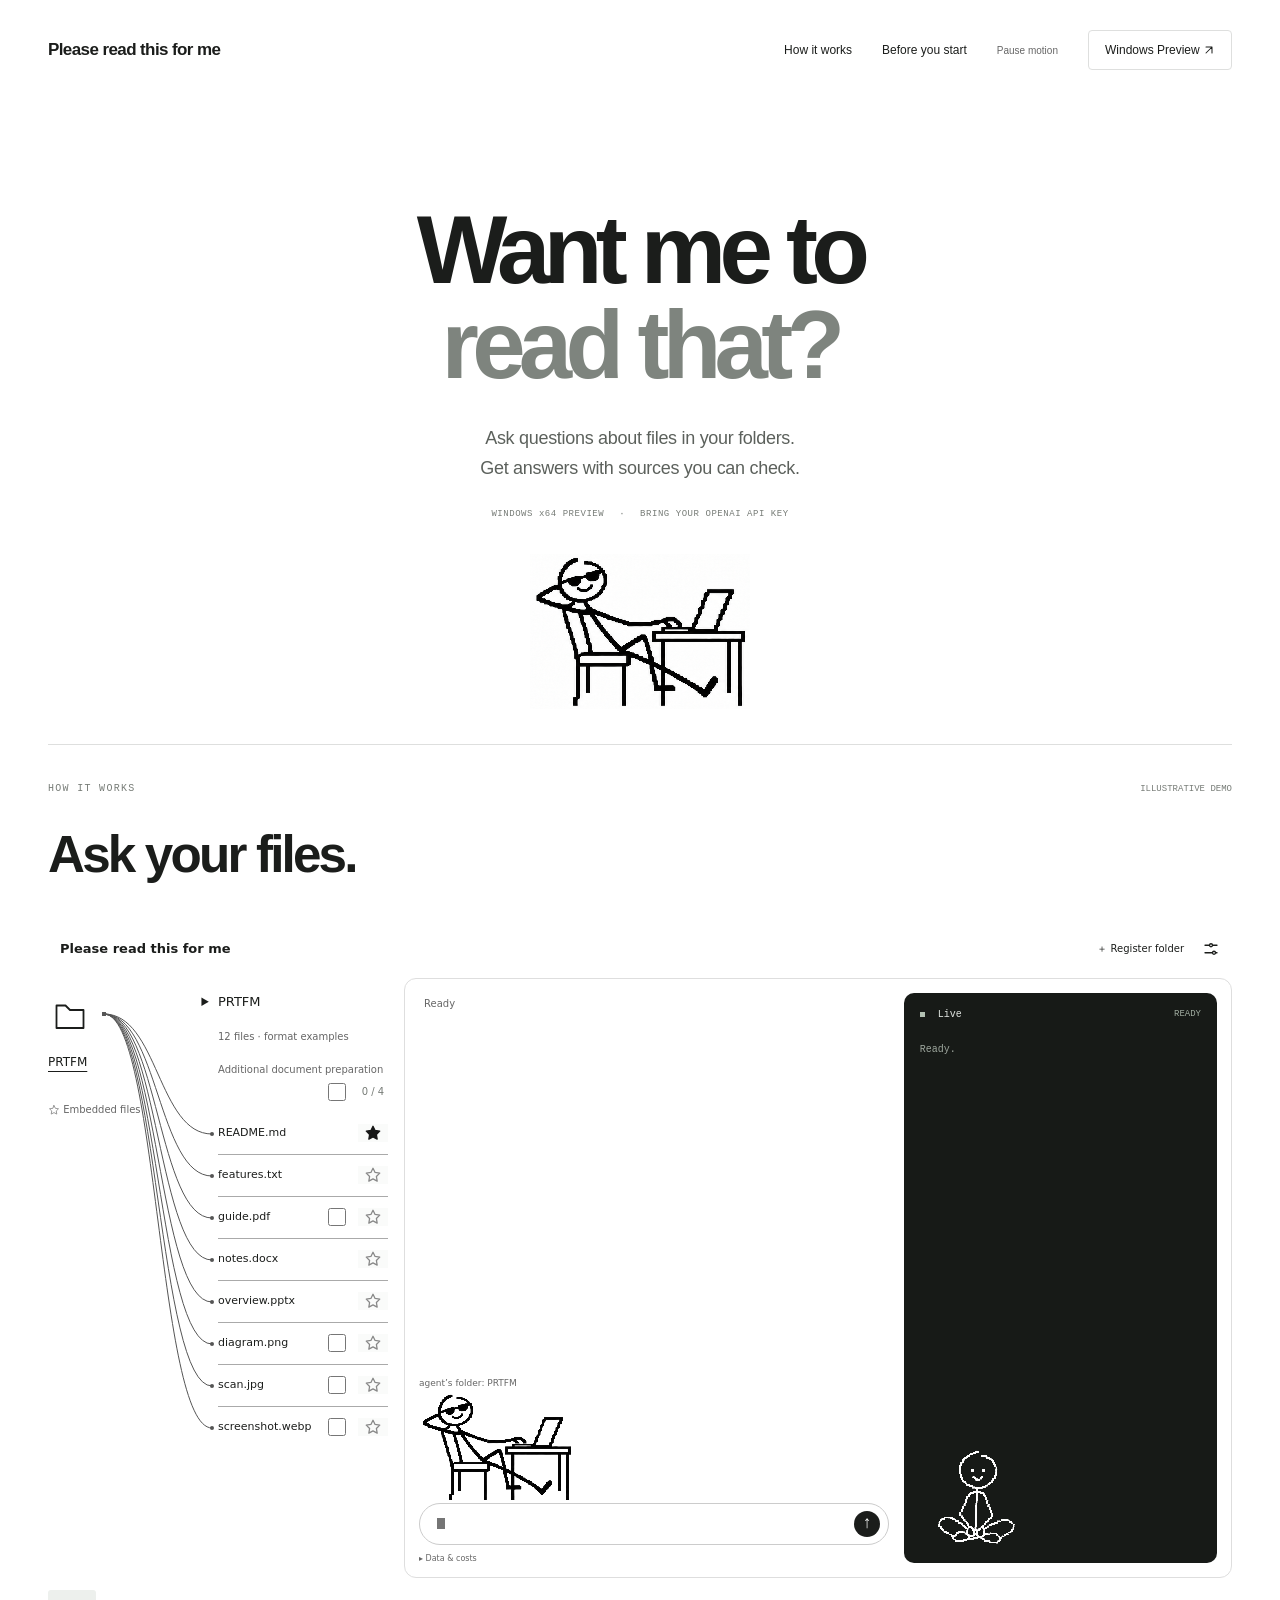
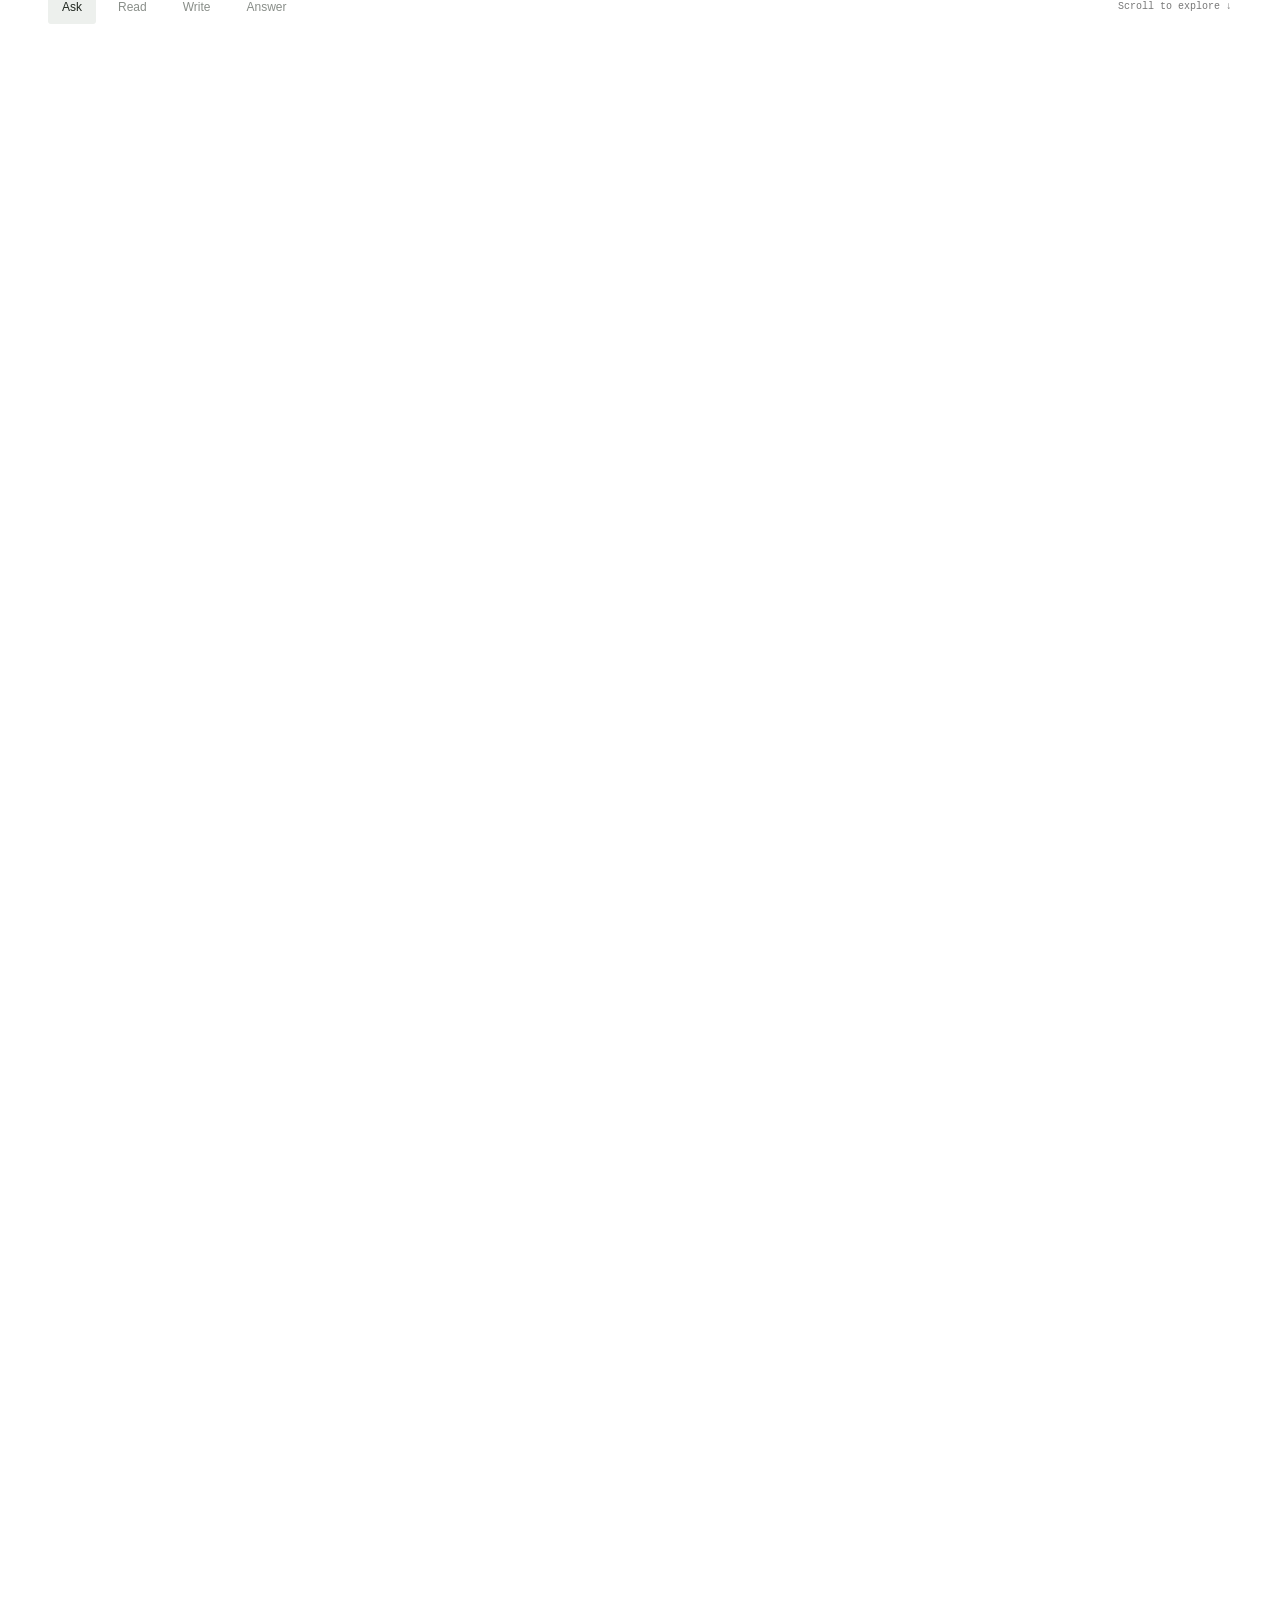
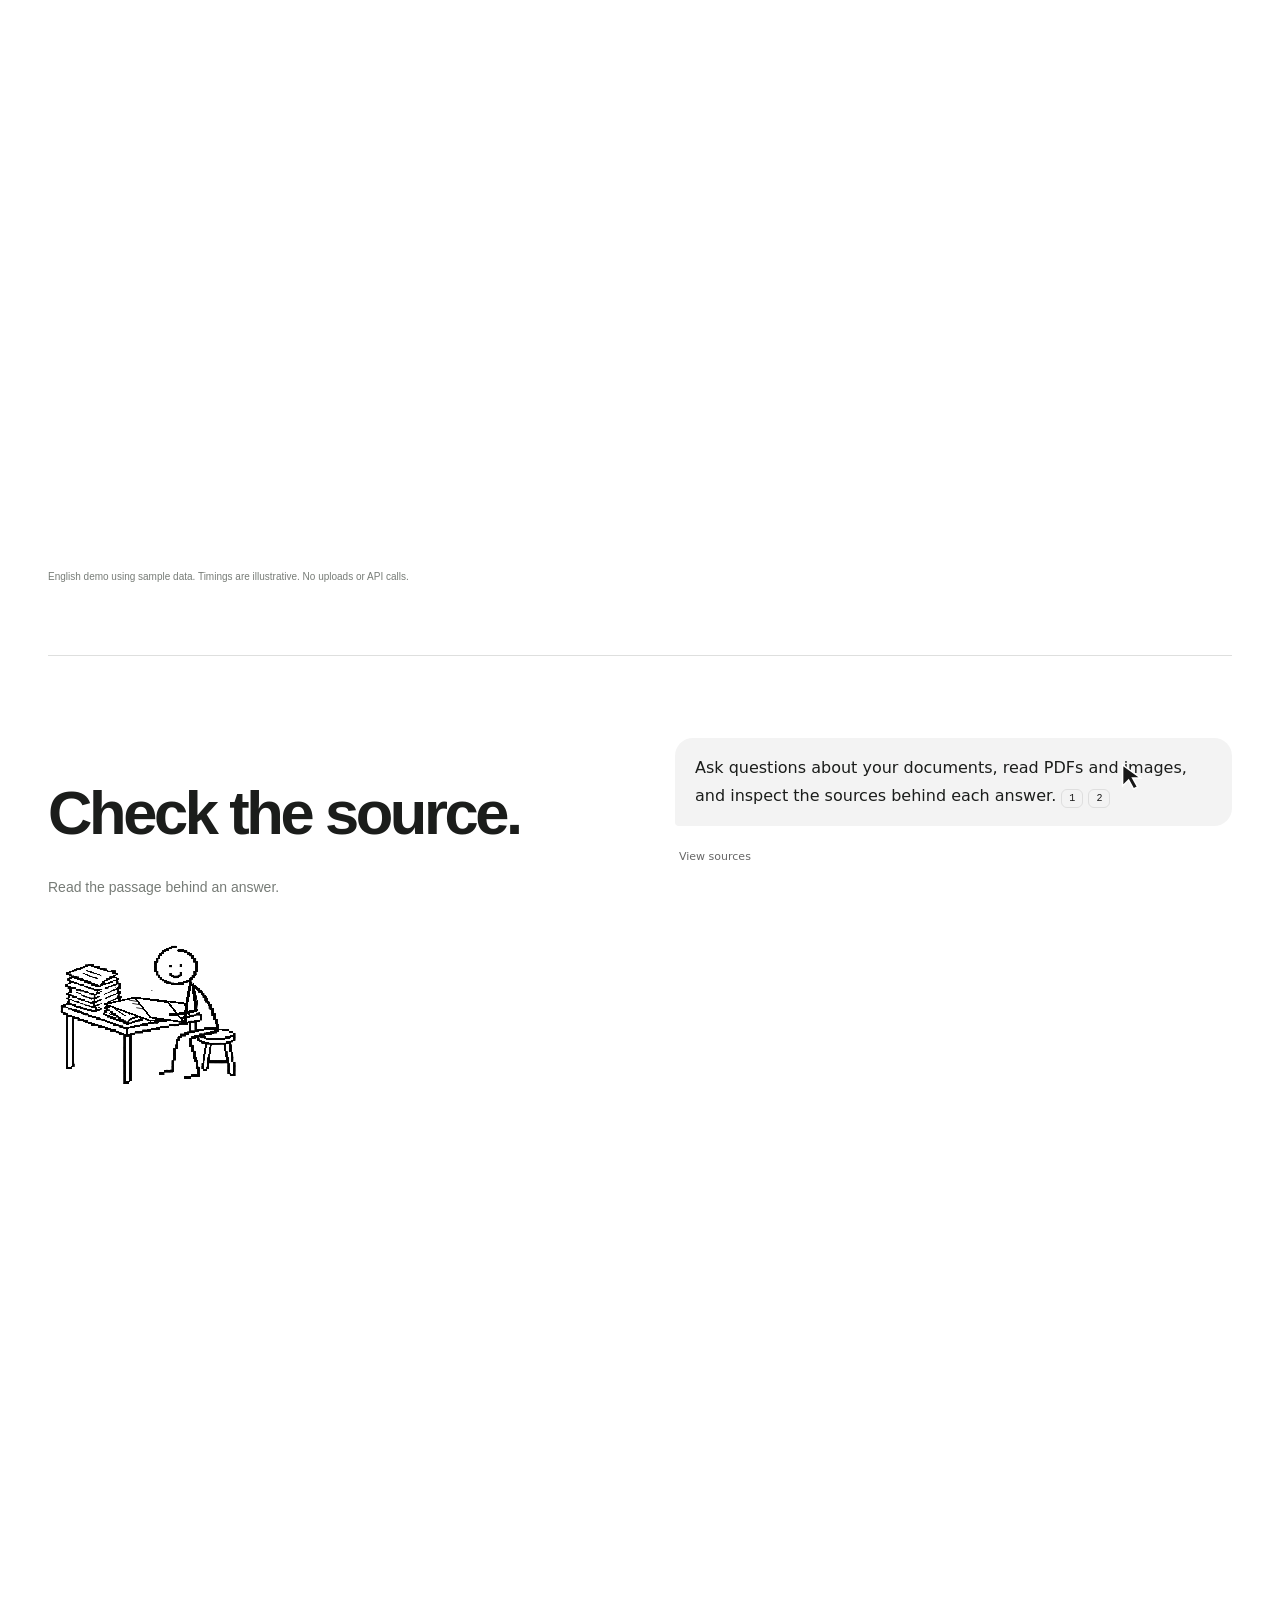
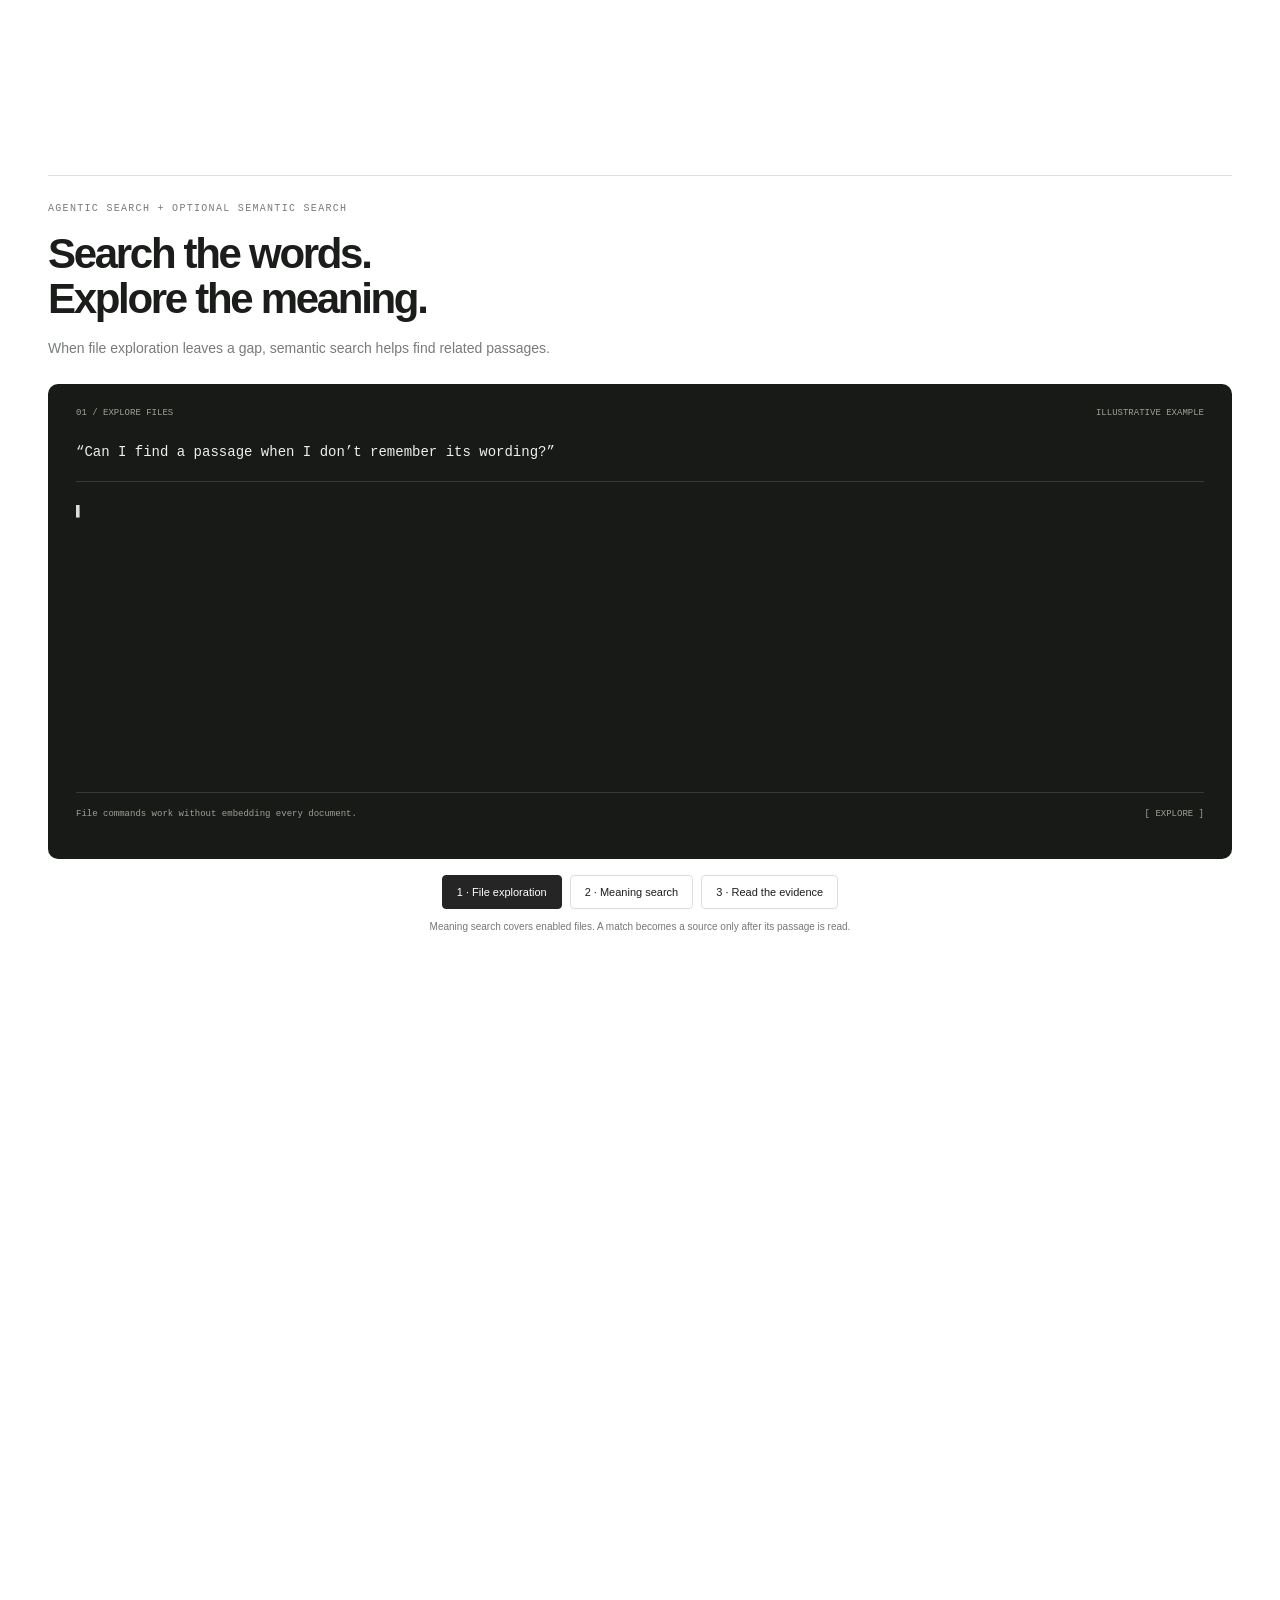
==== commit 40642d2d: "Add user character favicon" ====
--- a/index.html
+++ b/index.html
@@ -5,6 +5,9 @@
 <title>Please read this for me — Want me to read that?</title>
 <meta name="description" content="Ask questions about files in your folders. Get answers with sources you can check. Windows x64 Preview.">
 <link rel="stylesheet" href="styles.css"><script type="module" src="main.js"></script>
+<link rel="icon" type="image/png" sizes="32x32" href="assets/favicon-32.png">
+<link rel="icon" type="image/svg+xml" href="assets/favicon.svg">
+<link rel="apple-touch-icon" sizes="180x180" href="assets/apple-touch-icon.png">
 </head>
 <body>
 <a class="skip" href="#main">Skip to content</a>
